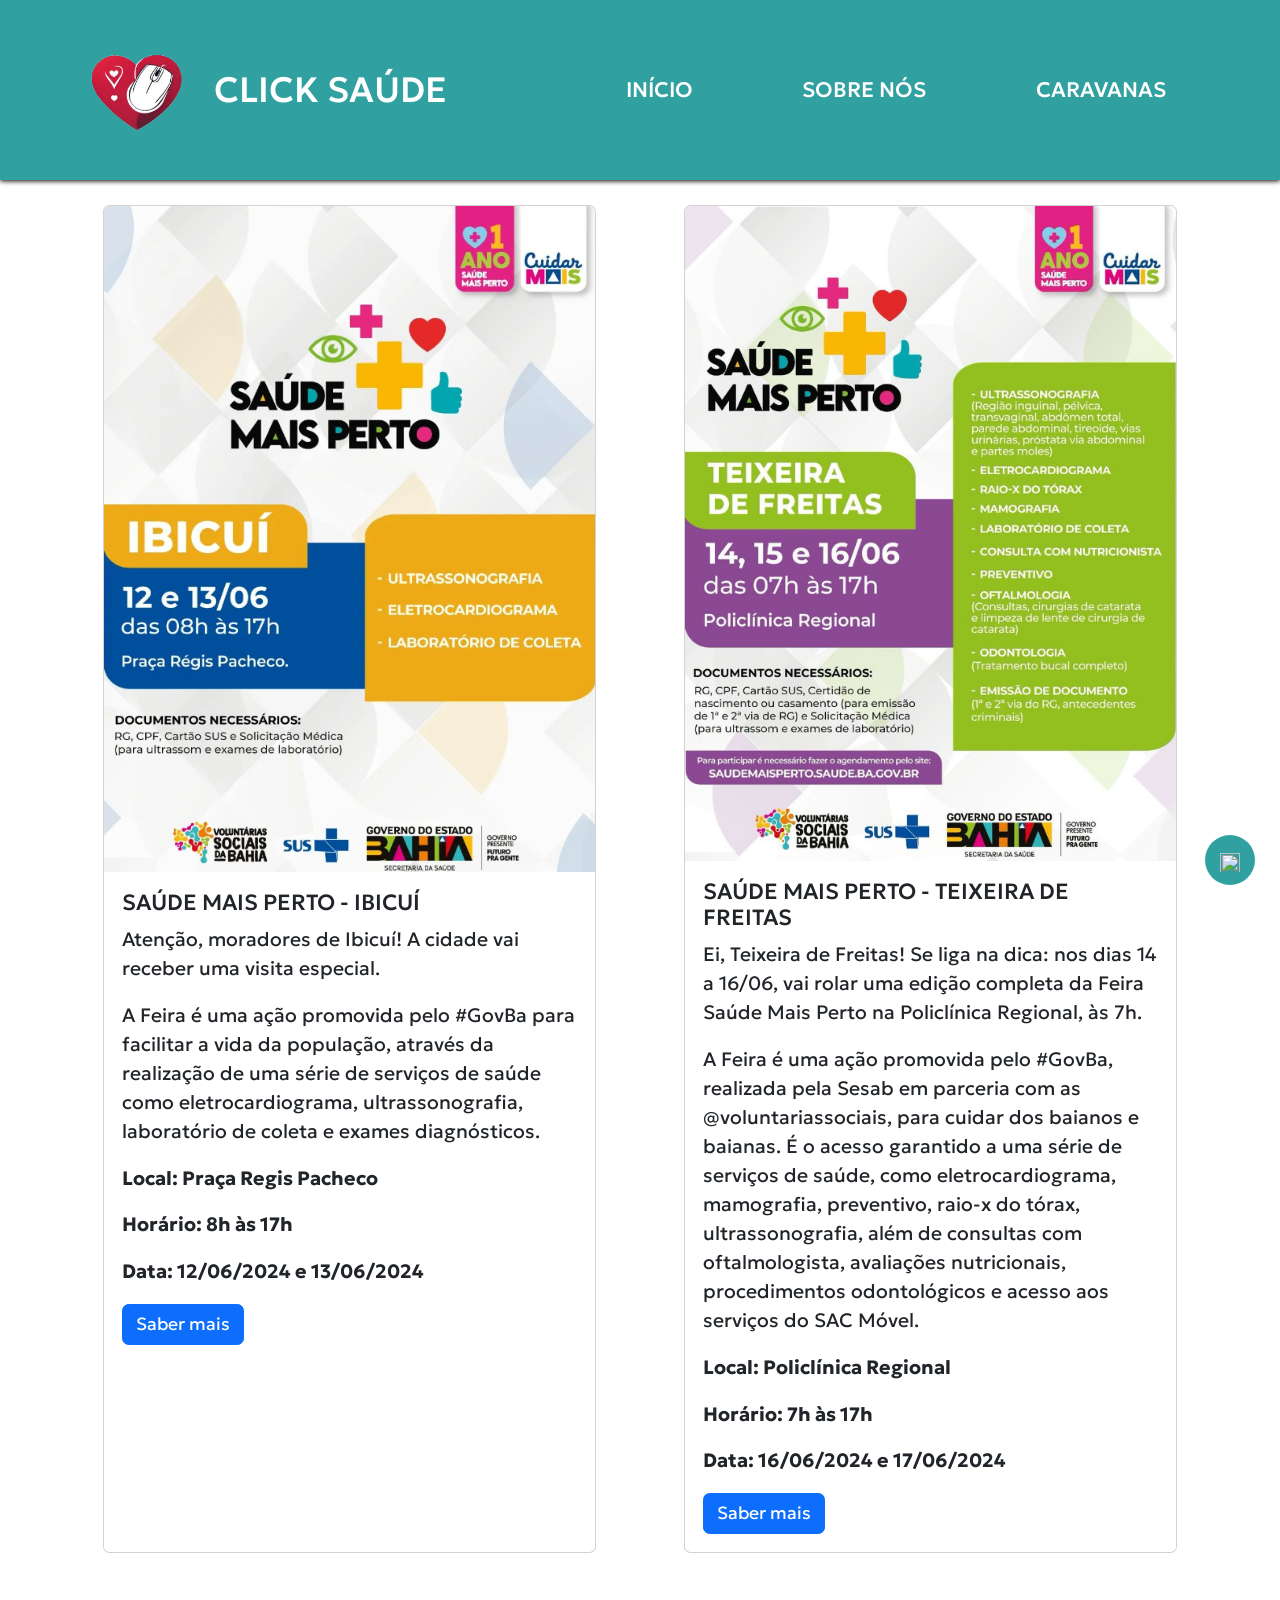
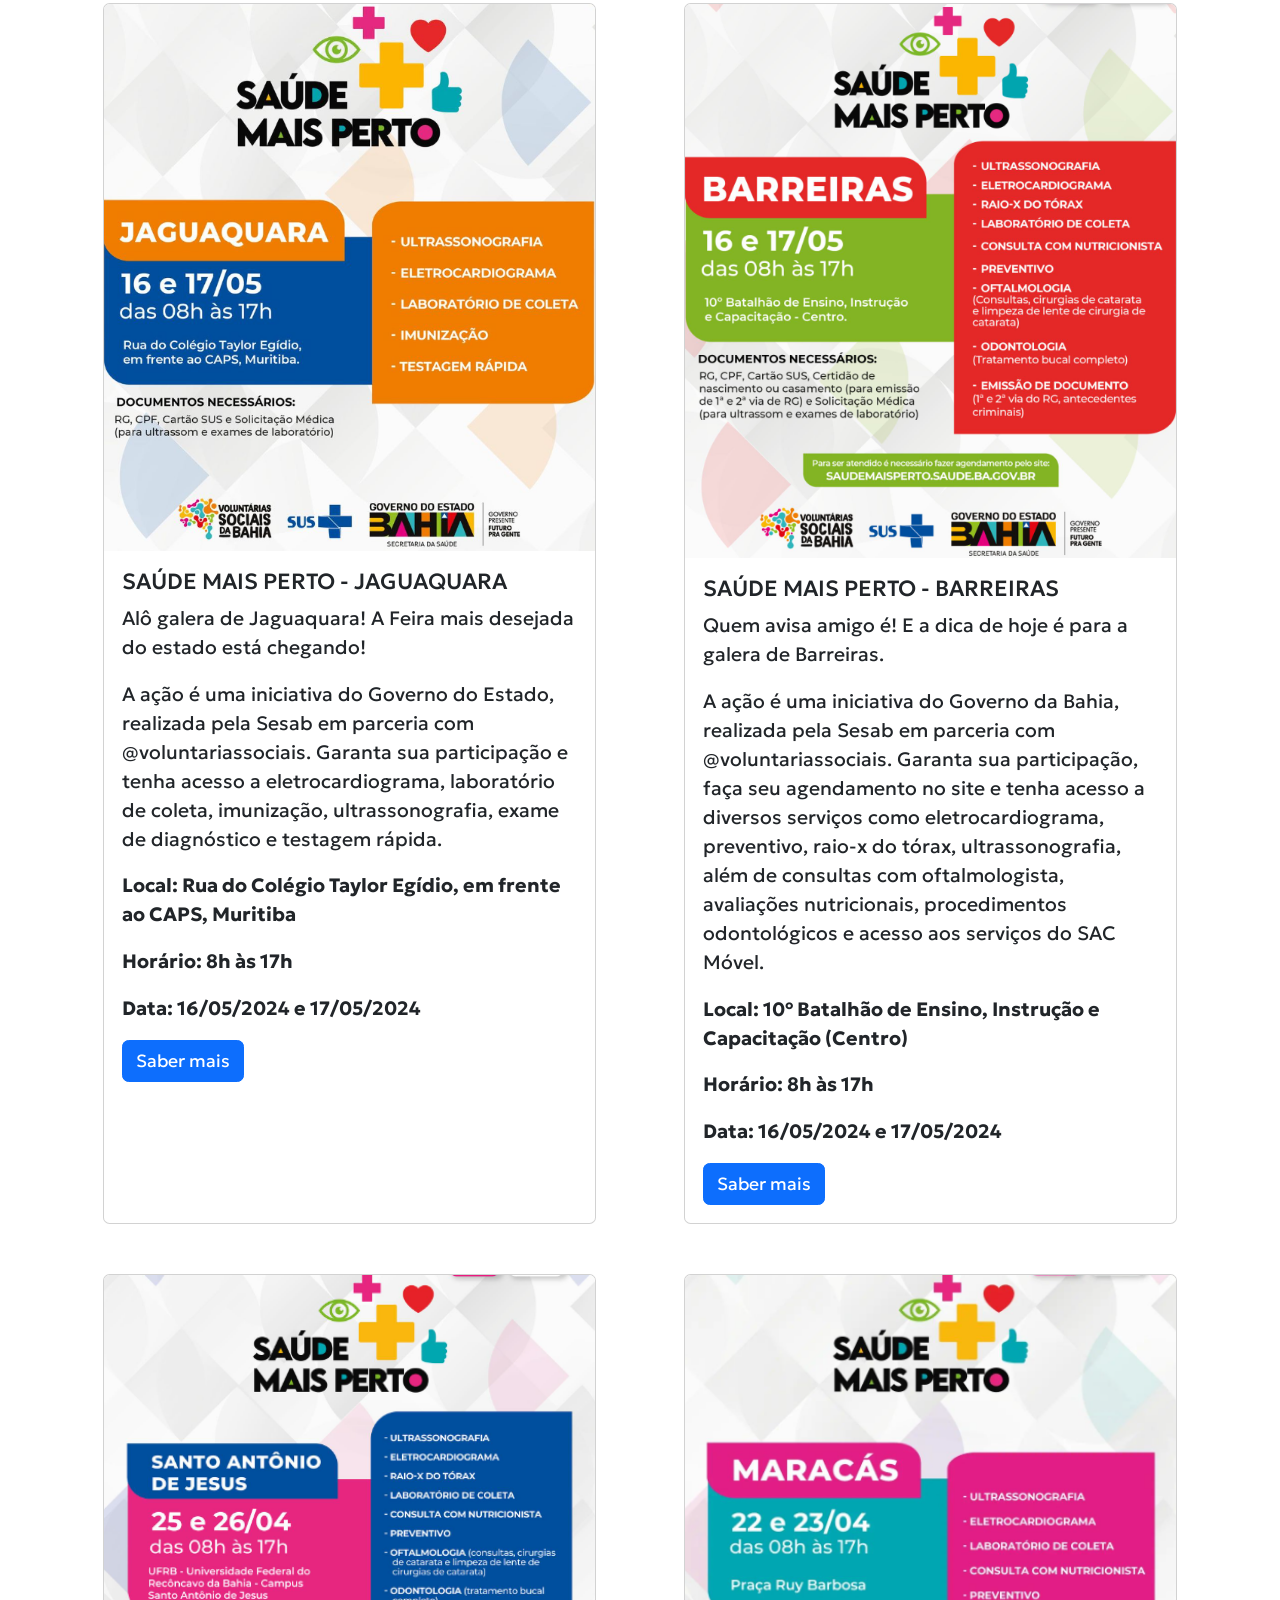
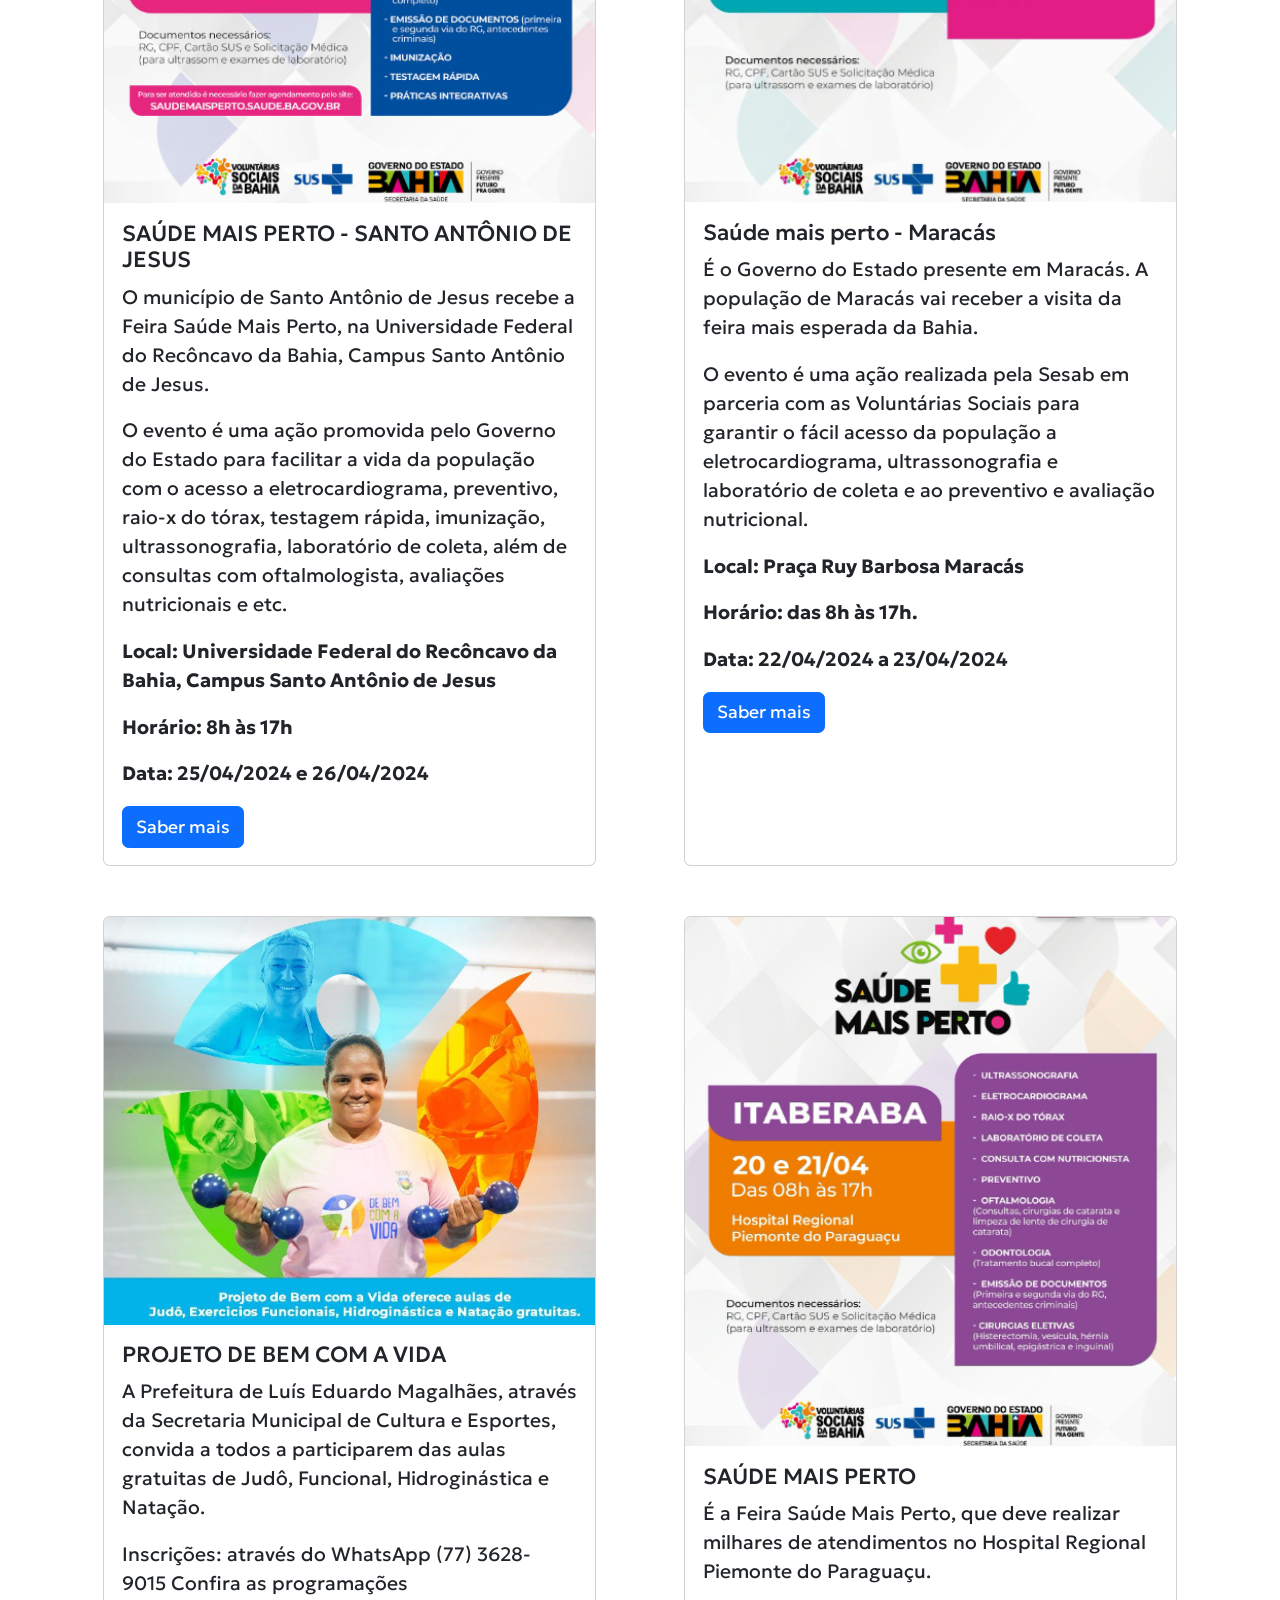
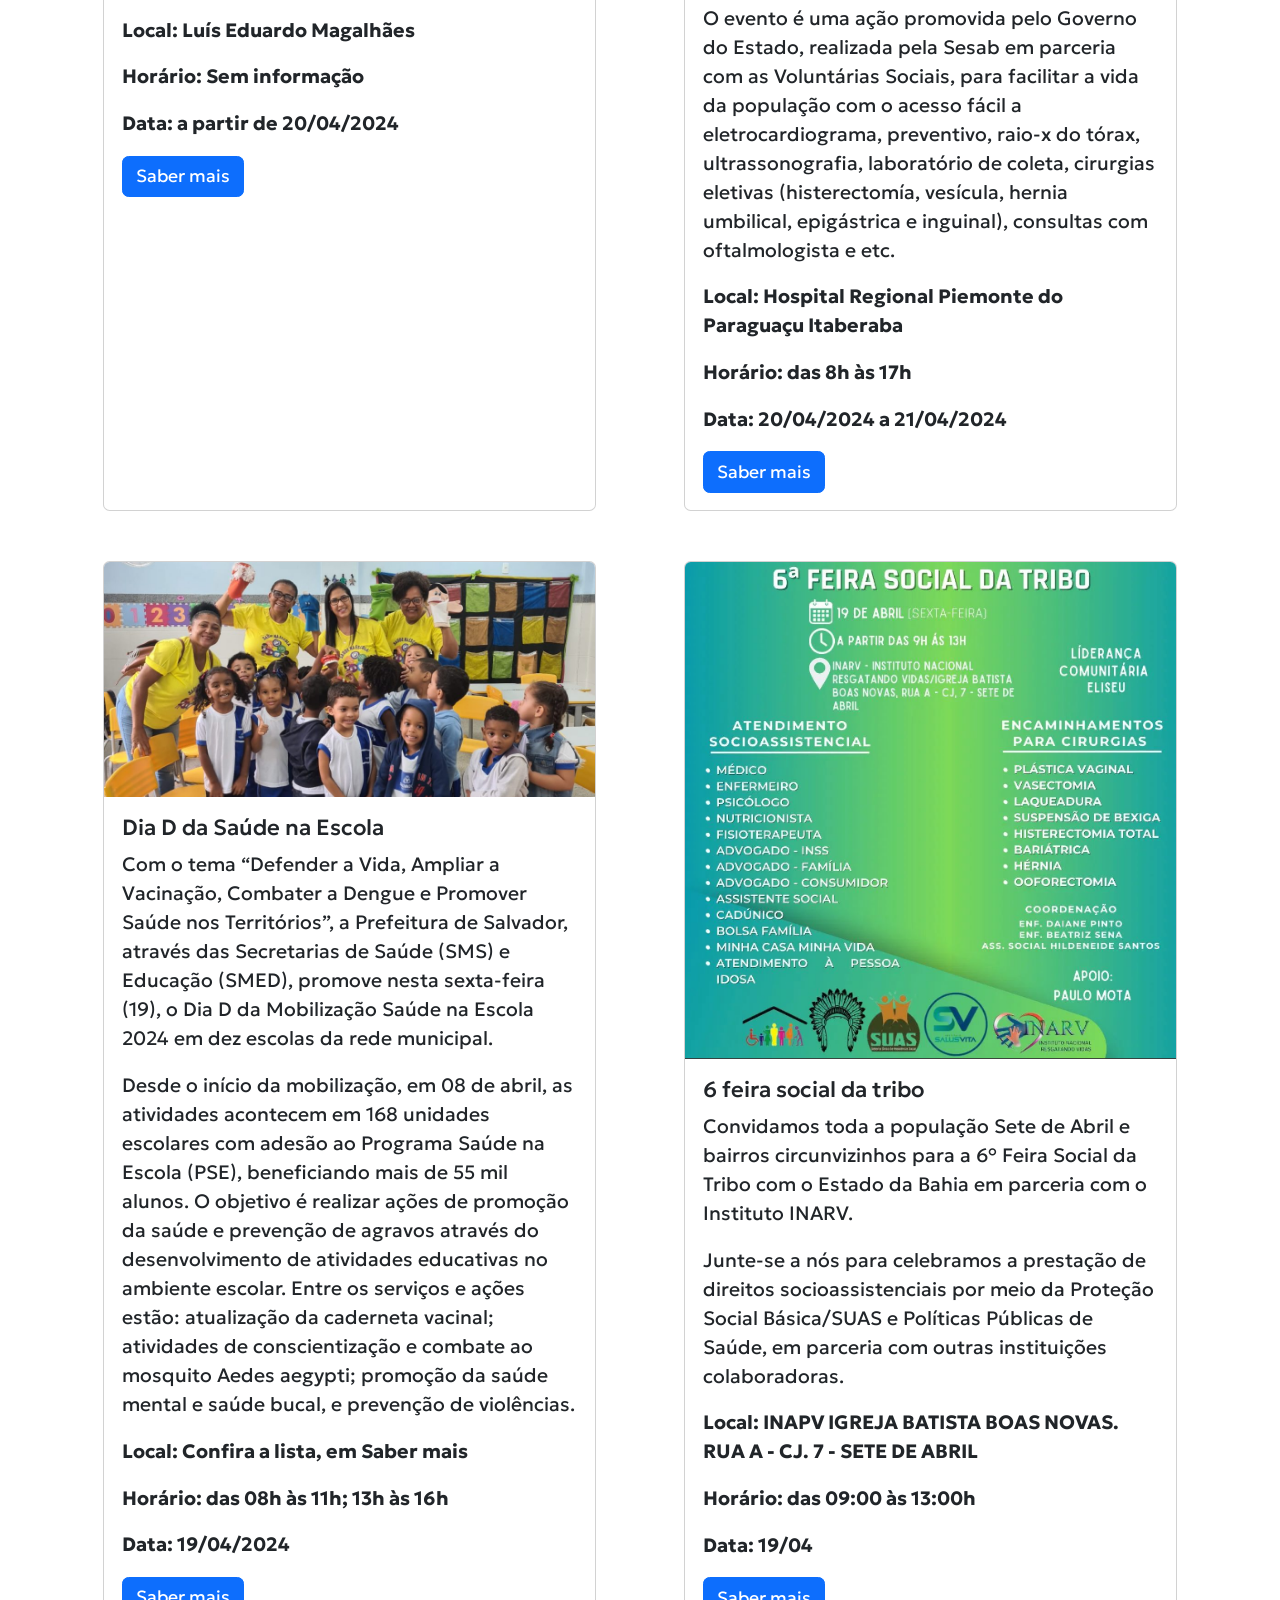
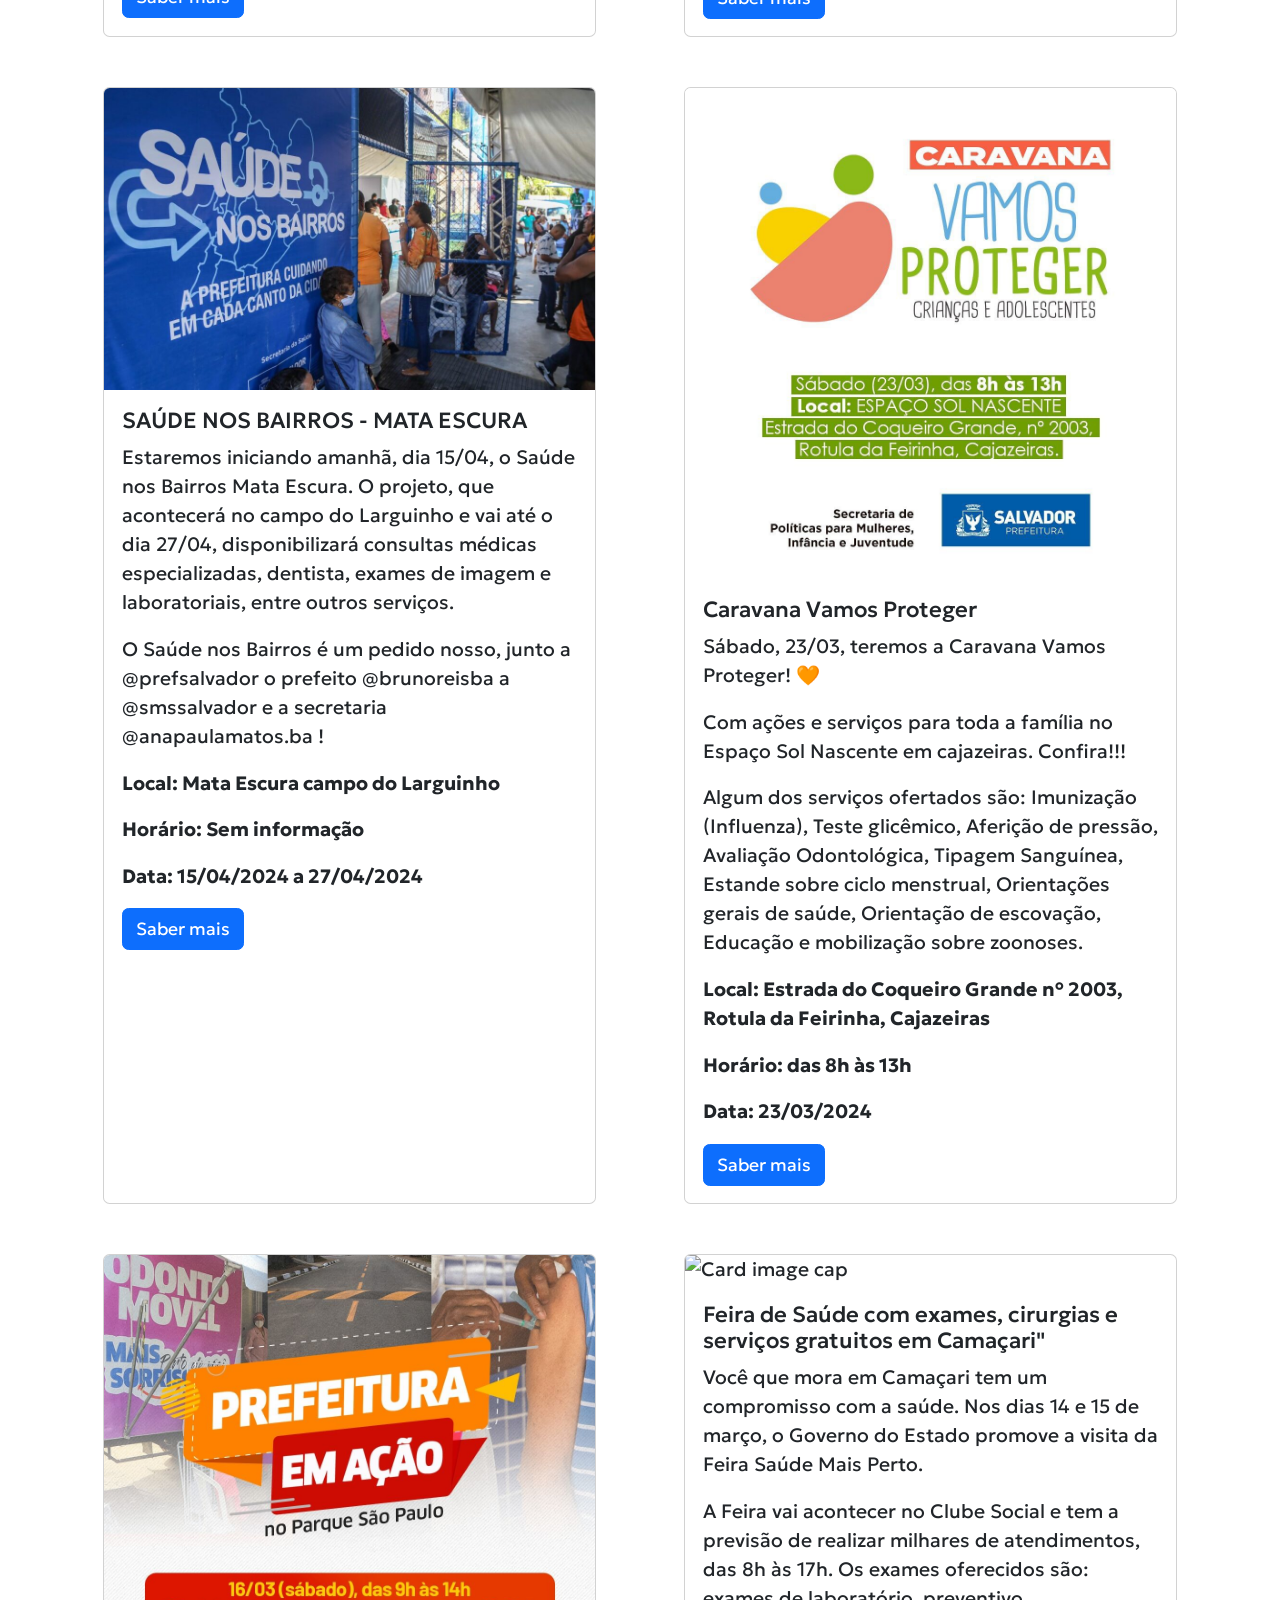
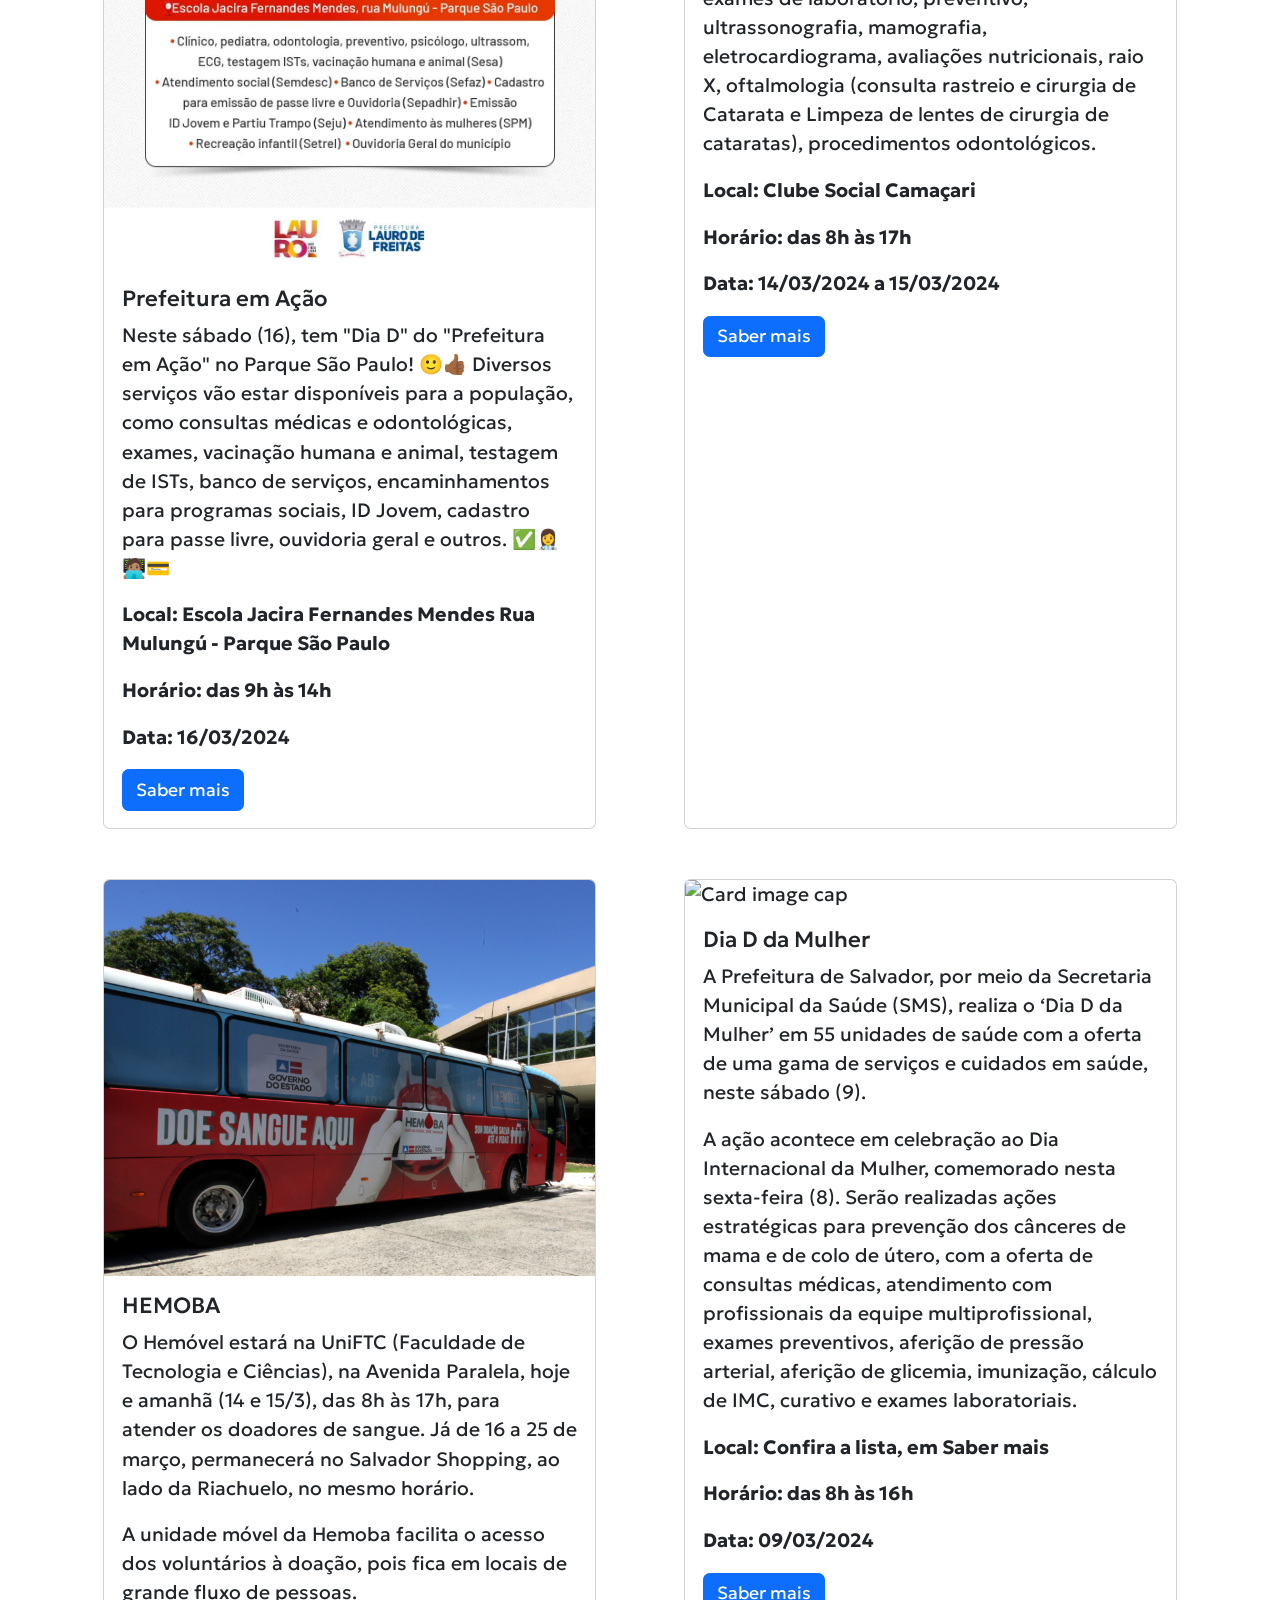
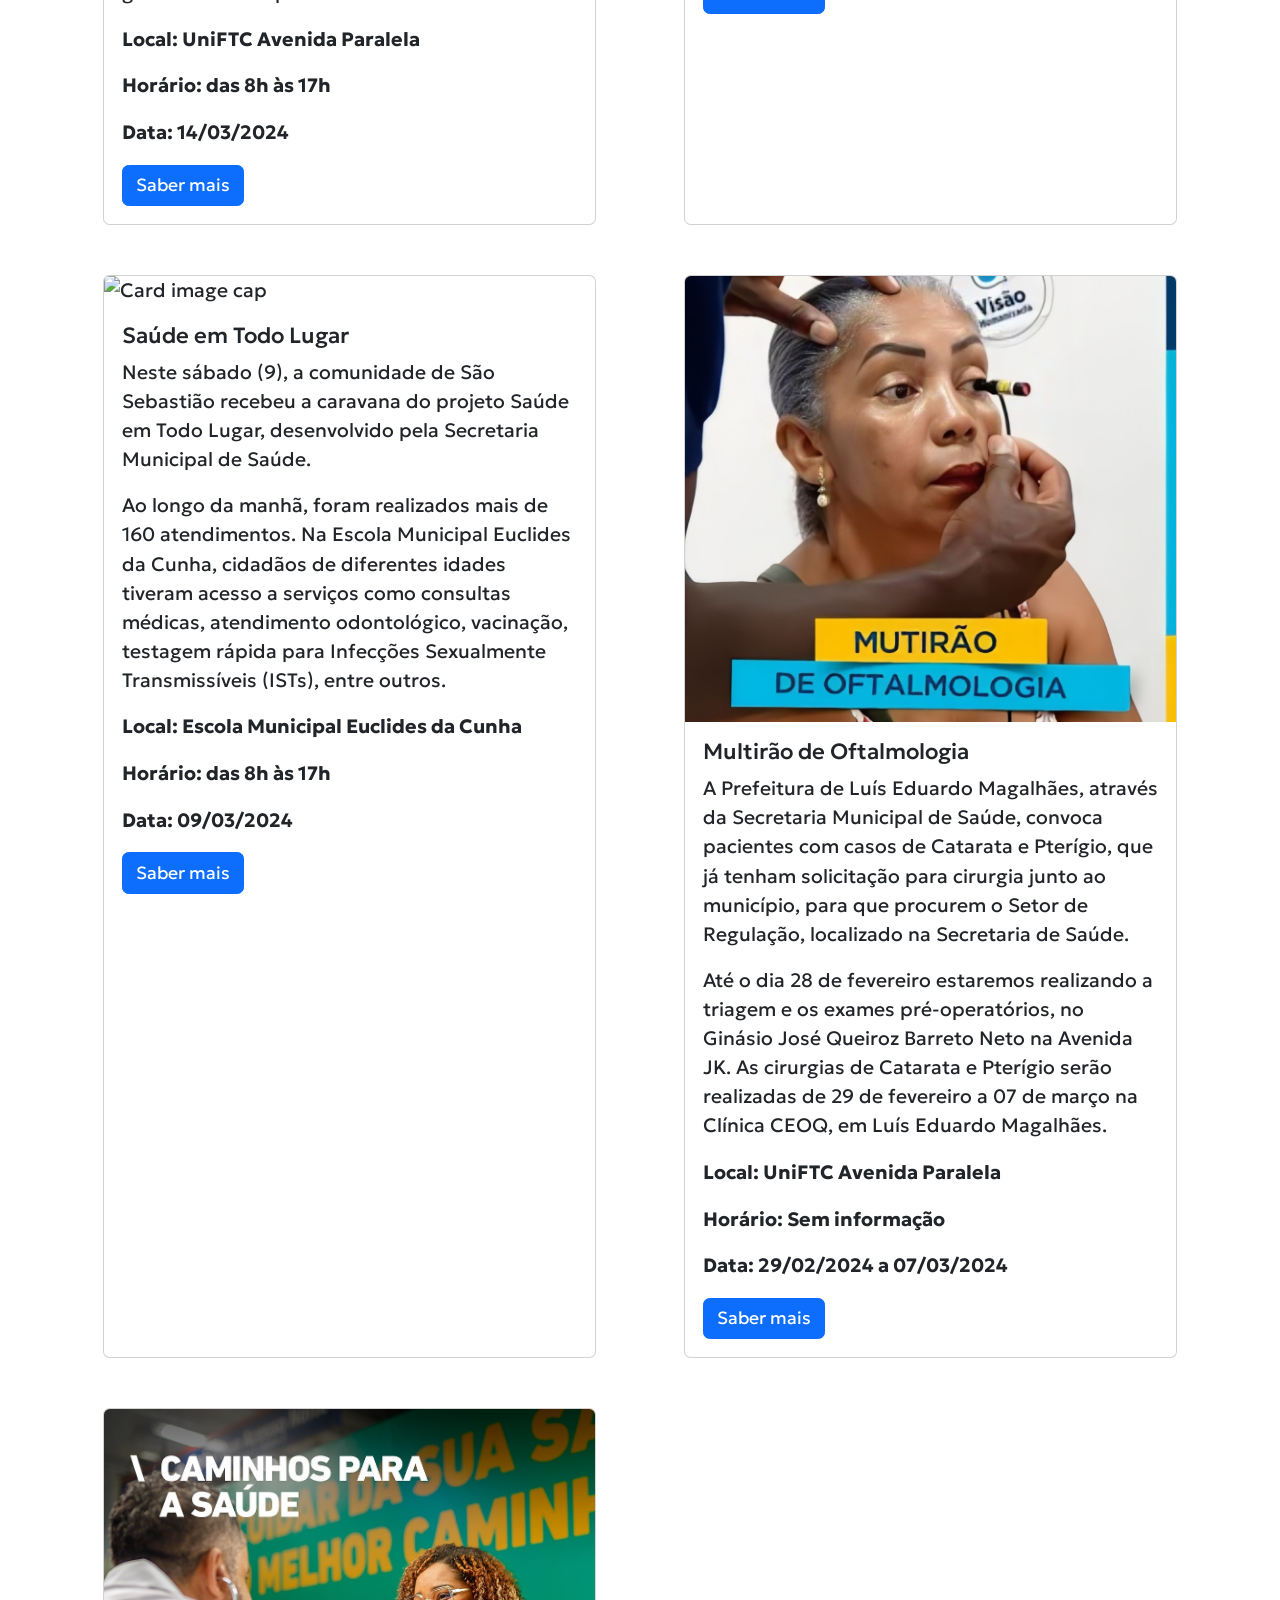
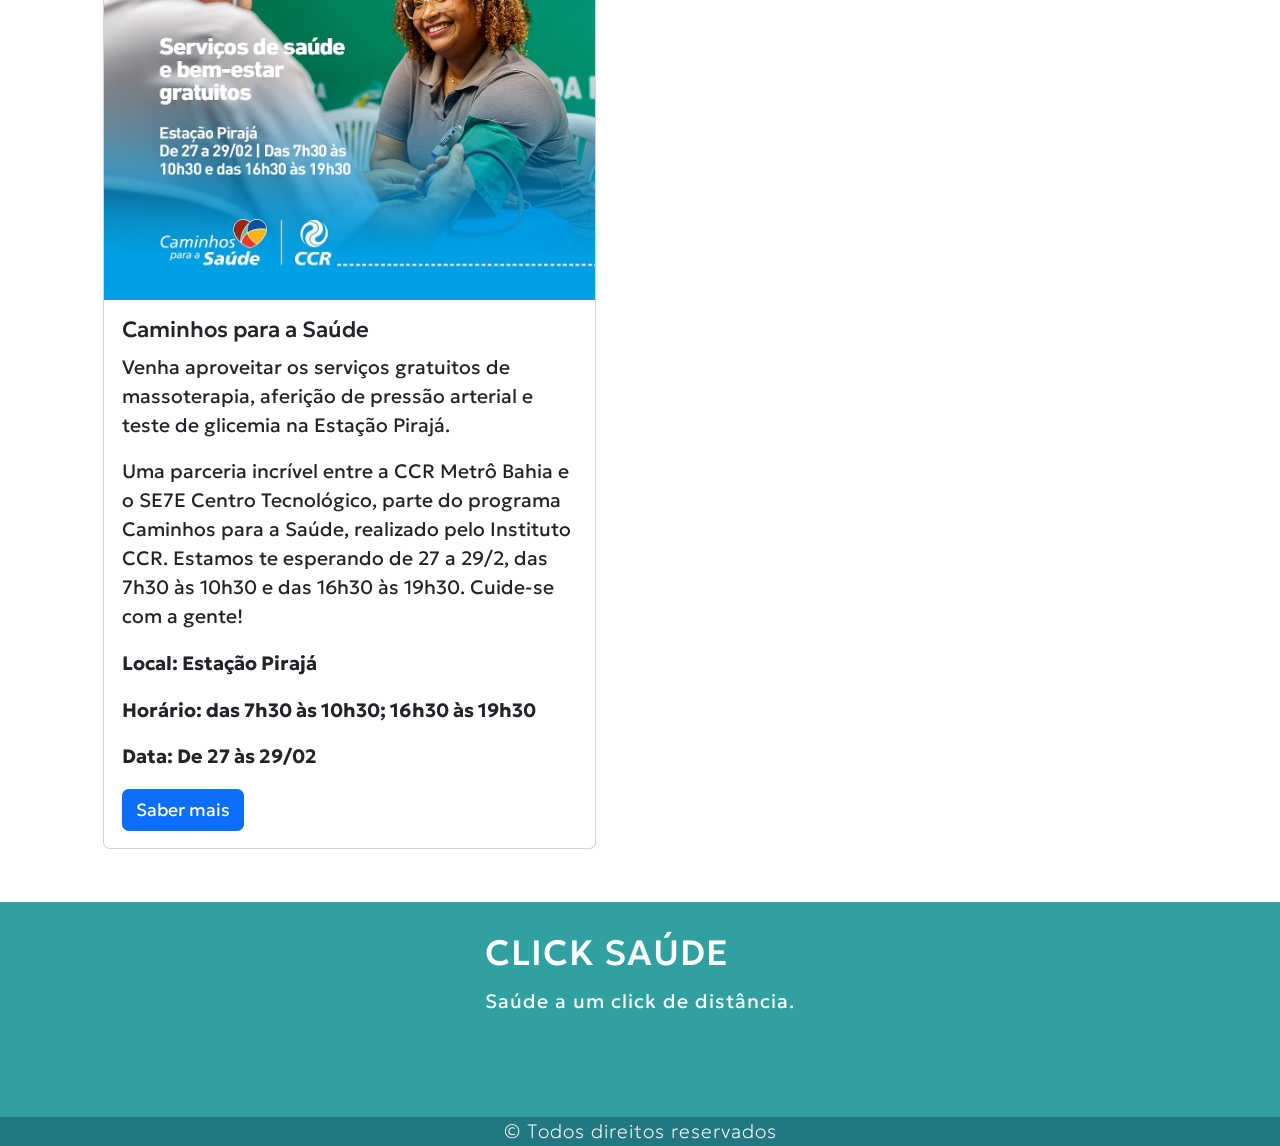
==== index.html @ d9667198 "Update index.html - Adjusted date on Teixeira de Freitas card; - Added new pack icons on footer." ====
<!DOCTYPE html>
<html lang="pt-br">
  <head>
    <meta charset="UTF-8" />
    <meta name="viewport" content="width=device-width, initial-scale=1.0" />
    <link rel="shortcut icon" href="images/favicon.ico" type="image/x-icon" />
    <script src="./index.js" defer></script>
    <title>Click Saúde</title>

    <!-- BOOTSTRAP -->
    <link
      href="https://cdn.jsdelivr.net/npm/bootstrap@5.3.3/dist/css/bootstrap.min.css"
      rel="stylesheet"
      integrity="sha384-QWTKZyjpPEjISv5WaRU9OFeRpok6YctnYmDr5pNlyT2bRjXh0JMhjY6hW+ALEwIH"
      crossorigin="anonymous"
    />
    <!-- ANIMATIONS -->
    <link rel="stylesheet" href="https://cdnjs.cloudflare.com/ajax/libs/animate.css/4.1.1/animate.min.css" />

    <!-- TAILWIND CSS -->
    <!-- <script src="https://cdn.tailwindcss.com"></script> -->

    <link
      rel="stylesheet"
      href="https://cdnjs.cloudflare.com/ajax/libs/font-awesome/6.2.0/css/all.min.css"
      integrity="sha512-xh6O/CkQoPOWDdYTDqeRdPCVd1SpvCA9XXcUnZS2FmJNp1coAFzvtCN9BmamE+4aHK8yyUHUSCcJHgXloTyT2A=="
      crossorigin="anonymous"
      referrerpolicy="no-referrer"
    />

    <link rel="stylesheet" href="style.css" />
  </head>
  <body>
    <header class="">
      <div class="logo-container">
        <img src="images/logo.png" id="logo" width="150" alt="Logo da click saúde" />
        <p class="logo-title">CLICK SAÚDE</p>
      </div>
      <!-- <div>Desenvolvimento de sistemas para Web</div> -->
      <nav>
        <ul class="nav-options">
          <li class="nav-options-button" tabindex="1">
            <a href="https://beamicalares.github.io/click-saude/#aba4" target="_blank"> INÍCIO </a>
          </li>
          <li class="nav-options-button" tabindex="2">
            <a href="https://beamicalares.github.io/click-saude/#inicio" target="_blank"> SOBRE NÓS </a>
          </li>
          <li class="nav-options-button" tabindex="3">
            <a href="#post-section"> CARAVANAS </a>
          </li>
          <!-- <li class="nav-options-button">1</li> -->
        </ul>
      </nav>
    </header>
    <div id="container">
      <div id="box">
        <div id="post-section">
          <div class="card">
            <img class="card-img-top" src="images/posts/saude-mais-perto-ibucui.png" alt="Card image cap" />
            <div class="card-body">
              <h5 class="card-title">SAÚDE MAIS PERTO - IBICUÍ</h5>
              <p class="card-text">
                Atenção, moradores de Ibicuí! A cidade vai receber uma visita especial.
              </p>
              <p>
                A Feira é uma ação promovida pelo #GovBa para facilitar a vida da população, 
                através da realização de uma série de serviços de saúde como eletrocardiograma, 
                ultrassonografia, laboratório de coleta e exames diagnósticos.
              </p>
              <p>
                <b>Local: <a 
                  class="local-links"
                  href="https://www.google.com/maps/dir//Praça+Regis+Pacheco+-+Ibicuí,+BA,+45290-000/@-14.8426752,-39.9872862,18.32z/data=!4m18!1m8!3m7!1s0x74789e4a16e6261:0xfa3d642fe5904601!2sPraça+Regis+Pacheco+-+Ibicuí,+BA,+45290-000!3b1!8m2!3d-14.8427332!4d-39.9866017!16s%2Fg%2F11sg8gr337!4m8!1m0!1m5!1m1!1s0x74789e4a16e6261:0xfa3d642fe5904601!2m2!1d-39.9866017!2d-14.8427332!3e3?entry=ttu"
                  target="_blank"
                  >Praça Regis Pacheco</a></b>
              </p>
              <p>
                <b>Horário: 8h às 17h</b>
              </p>
              <p>
                <b>Data: 12/06/2024 e 13/06/2024</b>
              </p>
              <a href="https://www.instagram.com/p/C8CJQI0OaCX/" class="btn btn-primary" target="_blank">Saber mais</a>
            </div>
          </div>
          
          <div class="card">
            <img class="card-img-top" src="images/posts/saude-mais-perto-teixeira-de-freitas.png" alt="Card image cap" />
            <div class="card-body">
              <h5 class="card-title">SAÚDE MAIS PERTO - TEIXEIRA DE FREITAS</h5>
              <p class="card-text">
                Ei, Teixeira de Freitas! Se liga na dica: nos dias 14 a 16/06, vai rolar uma edição completa da Feira Saúde Mais Perto na Policlínica Regional, às 7h.
              </p>
              <p>
                A Feira é uma ação promovida pelo #GovBa, realizada pela Sesab em parceria com as @voluntariassociais, para cuidar dos baianos e baianas. 
                É o acesso garantido a uma série de serviços de saúde, como eletrocardiograma, mamografia, preventivo, raio-x do tórax, ultrassonografia, 
                além de consultas com oftalmologista, avaliações nutricionais, procedimentos odontológicos e acesso aos serviços do SAC Móvel.
              </p>
              <p>
                <b>Local: <a 
                  href="https://www.google.com/maps/dir//Policlínica+Regional+do+Extremo+Sul+(Teixeira+de+Freitas)+-+Av.+Pres.+Getúlio+Vargas,+1733+-+São+José,+Teixeira+de+Freitas+-+BA,+45988-074/@-17.5358205,-39.7256033,19z/data=!4m17!1m7!3m6!1s0x73546ad3bff5d4b:0x19d08fd9bd49c306!2sPoliclínica+Regional+do+Extremo+Sul+(Teixeira+de+Freitas)!8m2!3d-17.5352365!4d-39.7257676!16s%2Fg%2F11d_tfnpm2!4m8!1m0!1m5!1m1!1s0x73546ad3bff5d4b:0x19d08fd9bd49c306!2m2!1d-39.7257236!2d-17.5353988!3e3?entry=ttu" 
                  class="local-links"
                  target="_blank"
                  >Policlínica Regional</a></b>
              </p>
              <p>
                <b>Horário: 7h às 17h</b>
              </p>
              <p>
                <b>Data: 16/06/2024 e 17/06/2024</b>
              </p>
              <a href="https://www.instagram.com/p/C77ZxQ_v9ya/" class="btn btn-primary" target="_blank">Saber mais</a>
            </div>
          </div>

          <div class="card">
            <img class="card-img-top" src="images/posts/saude-mais-perto-jaguaquara.png" alt="Card image cap" />
            <div class="card-body">
              <h5 class="card-title">SAÚDE MAIS PERTO - JAGUAQUARA</h5>
              <p class="card-text">
                Alô galera de Jaguaquara! A Feira mais desejada do estado está chegando!
              </p>
              <p>
                A ação é uma iniciativa do Governo do Estado, realizada pela Sesab em parceria com @voluntariassociais. Garanta sua participação e tenha acesso a eletrocardiograma, laboratório de coleta, imunização, ultrassonografia, exame de diagnóstico e testagem rápida.
              </p>
              <p>
                <b>Local: Rua do Colégio Taylor Egídio, em frente ao CAPS, Muritiba</b>
              </p>
              <p>
                <b>Horário: 8h às 17h</b>
              </p>
              <p>
                <b>Data: 16/05/2024 e 17/05/2024</b>
              </p>
              <a href="https://www.instagram.com/p/C69G8KdhngT/" class="btn btn-primary" target="_blank">Saber mais</a>
            </div>
          </div>

          <div class="card">
            <img class="card-img-top" src="images/posts/saude-mais-perto-barreiras.png" alt="Card image cap" />
            <div class="card-body">
              <h5 class="card-title">SAÚDE MAIS PERTO - BARREIRAS</h5>
              <p class="card-text">
                Quem avisa amigo é! E a dica de hoje é para a galera de Barreiras.
              </p>
              <p>
                A ação é uma iniciativa do Governo da Bahia, realizada pela Sesab em parceria com @voluntariassociais. Garanta sua participação,
                 faça seu agendamento no site e tenha acesso a diversos serviços como eletrocardiograma, preventivo, raio-x do tórax, ultrassonografia,
                  além de consultas com oftalmologista, avaliações nutricionais, procedimentos odontológicos e acesso aos serviços do SAC Móvel.
              </p>
              <p>
                <b>Local: 10º Batalhão de Ensino, Instrução e Capacitação (Centro)</b>
              </p>
              <p>
                <b>Horário: 8h às 17h</b>
              </p>
              <p>
                <b>Data: 16/05/2024 e 17/05/2024</b>
              </p>
              <a href="https://www.instagram.com/p/C664aNTqacf/" class="btn btn-primary" target="_blank">Saber mais</a>
            </div>
          </div>

          <div class="card">
            <img class="card-img-top" src="images/posts/saude-mais-perto-santo-antonio.png" alt="Card image cap" />
            <div class="card-body">
              <h5 class="card-title">SAÚDE MAIS PERTO - SANTO ANTÔNIO DE JESUS</h5>
              <p class="card-text">
                O município de Santo Antônio de Jesus recebe a Feira Saúde Mais Perto, na Universidade Federal do Recôncavo da Bahia, Campus Santo
                Antônio de Jesus.
              </p>
              <p>
                O evento é uma ação promovida pelo Governo do Estado para facilitar a vida da população com o acesso a eletrocardiograma, preventivo,
                raio-x do tórax, testagem rápida, imunização, ultrassonografia, laboratório de coleta, além de consultas com oftalmologista,
                avaliações nutricionais e etc.
              </p>
              <p>
                <b>Local: Universidade Federal do Recôncavo da Bahia, Campus Santo Antônio de Jesus</b>
              </p>
              <p>
                <b>Horário: 8h às 17h</b>
              </p>
              <p>
                <b>Data: 25/04/2024 e 26/04/2024</b>
              </p>
              <a href="https://www.instagram.com/p/C5_nRCVu8m1/" class="btn btn-primary" target="_blank">Saber mais</a>
            </div>
          </div>

          
          <div class="card">
            <img class="card-img-top" src="images/posts/saude-mais-perto-maracas.png" alt="Card image cap" />
            <div class="card-body">
              <h5 class="card-title">Saúde mais perto - Maracás</h5>
              <p class="card-text">
                É o Governo do Estado presente em Maracás. A população de Maracás vai receber a visita da feira mais esperada da Bahia.
              </p>
              <p>
                O evento é uma ação realizada pela Sesab em parceria com as Voluntárias Sociais para garantir o fácil acesso da população a
                eletrocardiograma, ultrassonografia e laboratório de coleta e ao preventivo e avaliação nutricional.
              </p>
              <p>
                <b>Local: Praça Ruy Barbosa Maracás</b>
              </p>
              <p>
                <b>Horário: das 8h às 17h.</b>
              </p>
              <p>
                <b>Data: 22/04/2024 a 23/04/2024</b>
              </p>
              <a href="https://www.instagram.com/p/C56QAoeu_Ie/" class="btn btn-primary" target="_blank">Saber mais</a>
            </div>
          </div>
       
            <div class="card">
            <img class="card-img-top" src="images/posts/projeto-de-bem.png" alt="Card image cap" />
            <div class="card-body">
              <h5 class="card-title">PROJETO DE BEM COM A VIDA</h5>
              <p class="card-text">
                A Prefeitura de Luís Eduardo Magalhães, através da Secretaria Municipal de Cultura e Esportes, convida a todos a participarem das
                aulas gratuitas de Judô, Funcional, Hidroginástica e Natação.
              </p>
              <p>Inscrições: através do WhatsApp (77) 3628- 9015 Confira as programações </p>
              <p>
                <b>Local: Luís Eduardo Magalhães</b>
              </p>
              <p>
                <b>Horário: Sem informação</b>
              </p>
              <p>
                <b>Data: a partir de 20/04/2024</b>
              </p>
              <a href="https://www.instagram.com/p/C58176KNqXq/" class="btn btn-primary" target="_blank">Saber mais</a>
            </div>
          </div>

          <div class="card">
            <img class="card-img-top" src="images/posts/saude-mais-perto.png" alt="Card image cap" />
            <div class="card-body">
              <h5 class="card-title">SAÚDE MAIS PERTO</h5>
              <p class="card-text">
                É a Feira Saúde Mais Perto, que deve realizar milhares de atendimentos no Hospital Regional Piemonte do Paraguaçu.
              </p>
              <p>
                O evento é uma ação promovida pelo Governo do Estado, realizada pela Sesab em parceria com as Voluntárias Sociais, para facilitar a
                vida da população com o acesso fácil a eletrocardiograma, preventivo, raio-x do tórax, ultrassonografia, laboratório de coleta,
                cirurgias eletivas (histerectomía, vesícula, hernia umbilical, epigástrica e inguinal), consultas com oftalmologista e etc.
              </p>
              <p>
                <b>Local: Hospital Regional Piemonte do Paraguaçu Itaberaba</b>
              </p>
              <p>
                <b>Horário: das 8h às 17h </b>
              </p>
              <p>
                <b>Data: 20/04/2024 a 21/04/2024</b>
              </p>
              <a href="https://www.instagram.com/p/C51KWeogonf/" class="btn btn-primary" target="_blank">Saber mais</a>
            </div>
          </div>

           <div class="card">
            <img class="card-img-top" src="images/posts/dia-d-escola.jpeg" alt="Card image cap" />
            <div class="card-body">
              <h5 class="card-title">Dia D da Saúde na Escola</h5>
              <p class="card-text">
                Com o tema “Defender a Vida, Ampliar a Vacinação, Combater a Dengue e Promover Saúde nos Territórios”, a Prefeitura de Salvador,
                através das Secretarias de Saúde (SMS) e Educação (SMED), promove nesta sexta-feira (19), o Dia D da Mobilização Saúde na Escola 2024
                em dez escolas da rede municipal.
              </p>
              <p>
                Desde o início da mobilização, em 08 de abril, as atividades acontecem em 168 unidades escolares com adesão ao Programa Saúde na
                Escola (PSE), beneficiando mais de 55 mil alunos. O objetivo é realizar ações de promoção da saúde e prevenção de agravos através do
                desenvolvimento de atividades educativas no ambiente escolar. Entre os serviços e ações estão: atualização da caderneta vacinal;
                atividades de conscientização e combate ao mosquito Aedes aegypti; promoção da saúde mental e saúde bucal, e prevenção de violências.
              </p>
              <p>
                <b>Local: Confira a lista, em Saber mais</b>
              </p>
              <p>
                <b>Horário: das 08h às 11h; 13h às 16h</b>
              </p>
              <p>
                <b>Data: 19/04/2024</b>
              </p>
              <a
                href="http://www.saude.salvador.ba.gov.br/prefeitura-de-salvador-promove-dia-d-da-saude-na-escola-nesta-sexta-feira-19-confira-programacao/"
                class="btn btn-primary"
                target="_blank"
                >Saber mais</a
              >
            </div>
          </div>

            <div class="card">
            <img class="card-img-top" src="images/posts/6-feira-social-tribo.png" alt="Card image cap" />
            <div class="card-body">
              <h5 class="card-title">6 feira social da tribo</h5>
              <p class="card-text">
                Convidamos toda a população Sete de Abril e bairros circunvizinhos para a 6° Feira Social da Tribo com o Estado da Bahia em parceria
                com o Instituto INARV.
              </p>
              <p>
                Junte-se a nós para celebramos a prestação de direitos socioassistenciais por meio da Proteção Social Básica/SUAS e Políticas Públicas
                de Saúde, em parceria com outras instituições colaboradoras.
              </p>
              <p>
                <b>Local: INAPV IGREJA BATISTA BOAS NOVAS. RUA A - CJ. 7 - SETE DE ABRIL</b>
              </p>
              <p>
                <b>Horário: das 09:00 às 13:00h</b>
              </p>
              <p>
                <b>Data: 19/04</b>
              </p>
              <a href="https://www.instagram.com/p/C5i6bUKuUdg/" class="btn btn-primary" target="_blank">Saber mais</a>
            </div>
          </div>
    
         <div class="card">
            <img class="card-img-top" src="images/posts/saude-nos-bairros.jpeg" alt="Card image cap" />
            <div class="card-body">
              <h5 class="card-title">SAÚDE NOS BAIRROS - MATA ESCURA</h5>
              <p class="card-text">
                Estaremos iniciando amanhã, dia 15/04, o Saúde nos Bairros Mata Escura. O projeto, que acontecerá no campo do Larguinho e vai até o
                dia 27/04, disponibilizará consultas médicas especializadas, dentista, exames de imagem e laboratoriais, entre outros serviços.
              </p>
              <p>
                O Saúde nos Bairros é um pedido nosso, junto a @prefsalvador o prefeito @brunoreisba a @smssalvador e a secretaria @anapaulamatos.ba !
              </p>
              <p>
                <b>Local: Mata Escura campo do Larguinho</b>
              </p>
              <p>
                <b>Horário: Sem informação</b>
              </p>
              <p>
                <b>Data: 15/04/2024 a 27/04/2024</b>
              </p>
              <a href="https://www.instagram.com/reel/C5v3Rq1AEQJ/" class="btn btn-primary" target="_blank">Saber mais</a>
            </div>
          </div>

          <!-- Caravana Vamos Proteger: 23/03/2024 -->
          <div class="card">
            <img class="card-img-top" src="images/posts/vamos-proteger.jpeg" alt="Card image cap" />
            <div class="card-body">
              <h5 class="card-title">Caravana Vamos Proteger</h5>
              <p class="card-text">Sábado, 23/03, teremos a Caravana Vamos Proteger! 🧡</p>
              <p>Com ações e serviços para toda a família no Espaço Sol Nascente em cajazeiras. Confira!!!</p>
              <p>
                Algum dos serviços ofertados são: Imunização (Influenza), Teste glicêmico, Aferição de pressão, Avaliação Odontológica, Tipagem
                Sanguínea, Estande sobre ciclo menstrual, Orientações gerais de saúde, Orientação de escovação, Educação e mobilização sobre zoonoses.
              </p>

              <p>
                <b>Local: Estrada do Coqueiro Grande n° 2003, Rotula da Feirinha, Cajazeiras</b>
              </p>
              <p>
                <b>Horário: das 8h às 13h</b>
              </p>
              <p>
                <b>Data: 23/03/2024</b>
              </p>
              <a href="https://www.instagram.com/p/C4vwredp9qp/" class="btn btn-primary" target="_blank">Saber mais</a>
            </div>
          </div>

          
          <!-- Prefeitura em Ação: 16/03/2024 -->
          <div class="card">
            <img class="card-img-top" src="images/posts/prefeitura-em-acao.jpeg" alt="Card image cap" />
            <div class="card-body">
              <h5 class="card-title">Prefeitura em Ação</h5>
              <p class="card-text">
                Neste sábado (16), tem "Dia D" do "Prefeitura em Ação" no Parque São Paulo! 🙂👍🏾 Diversos serviços vão estar disponíveis para a
                população, como consultas médicas e odontológicas, exames, vacinação humana e animal, testagem de ISTs, banco de serviços,
                encaminhamentos para programas sociais, ID Jovem, cadastro para passe livre, ouvidoria geral e outros. ✅👩‍⚕️🧑🏽‍💻💳
              </p>
              <p>
                <b>Local: Escola Jacira Fernandes Mendes Rua Mulungú - Parque São Paulo</b>
              </p>
              <p>
                <b>Horário: das 9h às 14h</b>
              </p>
              <p>
                <b>Data: 16/03/2024</b>
              </p>
              <a href="https://www.instagram.com/p/C4iRJ_fMQtt/?igsh=MTMxcGsxNGJqbmh5ZQ%3D%3D" class="btn btn-primary" target="_blank">Saber mais</a>
            </div>
          </div>
          
          <!-- Feira de Saúde em Camaçari: 14/03/2024 a 15/03/2024 -->
          <div class="card">
            <img
              class="card-img-top"
              src="https://jornalcamacari.com.br/wp-content/uploads/2024/03/IMG_20240311_194954.jpg.webp"
              alt="Card image cap"
            />
            <div class="card-body">
              <h5 class="card-title">Feira de Saúde com exames, cirurgias e serviços gratuitos em Camaçari"</h5>
              <p class="card-text">
                Você que mora em Camaçari tem um compromisso com a saúde. Nos dias 14 e 15 de março, o Governo do Estado promove a visita da Feira
                Saúde Mais Perto.
              </p>
              <p>
                A Feira vai acontecer no Clube Social e tem a previsão de realizar milhares de atendimentos, das 8h às 17h. Os exames oferecidos são:
                exames de laboratório, preventivo, ultrassonografia, mamografia, eletrocardiograma, avaliações nutricionais, raio X, oftalmologia
                (consulta rastreio e cirurgia de Catarata e Limpeza de lentes de cirurgia de cataratas), procedimentos odontológicos.
              </p>
              <p>
                <b>Local: Clube Social Camaçari</b>
              </p>
              <p>
                <b>Horário: das 8h às 17h</b>
              </p>
              <p>
                <b>Data: 14/03/2024 a 15/03/2024</b>
              </p>
              <a
                href="https://jornalcamacari.com.br/estado-promove-feira-de-saude-com-exames-cirurgias-e-servicos-gratuitos-em-camacari/"
                class="btn btn-primary"
                target="_blank"
                >Saber mais</a
              >
            </div>
          </div>

          <!-- HEMOBA: 14/03/2024 -->
          <div class="card">
            <img class="card-img-top" src="images/posts/hemoba.png" alt="Card image cap" />
            <div class="card-body">
              <h5 class="card-title">HEMOBA</h5>
              <p class="card-text">
                O Hemóvel estará na UniFTC (Faculdade de Tecnologia e Ciências), na Avenida Paralela, hoje e amanhã (14 e 15/3), das 8h às 17h, para
                atender os doadores de sangue. Já de 16 a 25 de março, permanecerá no Salvador Shopping, ao lado da Riachuelo, no mesmo horário.
              </p>
              <p>A unidade móvel da Hemoba facilita o acesso dos voluntários à doação, pois fica em locais de grande fluxo de pessoas.</p>
              <p>
                <b>Local: UniFTC Avenida Paralela</b>
              </p>
              <p>
                <b>Horário: das 8h às 17h</b>
              </p>
              <p>
                <b>Data: 14/03/2024</b>
              </p>
              <a
                href="http://www.hemoba.ba.gov.br/noticia/view/1212/hemovel-atendera-doadores-de-sangue-na-uniftc-e-salvador-shopping"
                class="btn btn-primary"
                target="_blank"
                >Saber mais</a
              >
            </div>
          </div>

              <!-- Dia D da Mulher: 09/03/2024 -->
          <div class="card">
            <img
              class="card-img-top"
              src="https://bahiaeconomica.com.br/wp/wp-content/uploads/2024/03/08-03-24_Prefeitura-DiaD-Mulher-Foto-Paulo-Almeida-Divulgacao-SMS-2.jpeg"
              alt="Card image cap"
            />
            <div class="card-body">
              <h5 class="card-title">Dia D da Mulher</h5>
              <p class="card-text">
                A Prefeitura de Salvador, por meio da Secretaria Municipal da Saúde (SMS), realiza o ‘Dia D da Mulher’ em 55 unidades de saúde com a
                oferta de uma gama de serviços e cuidados em saúde, neste sábado (9).
              </p>
              <p>
                A ação acontece em celebração ao Dia Internacional da Mulher, comemorado nesta sexta-feira (8). Serão realizadas ações estratégicas
                para prevenção dos cânceres de mama e de colo de útero, com a oferta de consultas médicas, atendimento com profissionais da equipe
                multiprofissional, exames preventivos, aferição de pressão arterial, aferição de glicemia, imunização, cálculo de IMC, curativo e
                exames laboratoriais.
              </p>
              <p>
                <b>Local: Confira a lista, em Saber mais</b>
              </p>
              <p>
                <b>Horário: das 8h às 16h</b>
              </p>
              <p>
                <b>Data: 09/03/2024</b>
              </p>
              <a
                href="https://bahiaeconomica.com.br/wp/2024/03/08/prefeitura-promove-dia-d-da-mulher-em-55-unidades-de-saude-neste-sabado-9/"
                class="btn btn-primary"
                target="_blank"
                >Saber mais</a
              >
            </div>
          </div>
          
              <!-- Saúde em Todo Lugar: 09/03/2024 -->
          <div class="card">
            <img
              class="card-img-top"
              src="https://www.pmvc.ba.gov.br/wp-content/uploads/Sa%C3%BAde-em-todo-lugar-S%C3%A3o-Sebasti%C3%A3o-09-03-2024-4-1020x680.jpg"
              alt="Card image cap"
            />
            <div class="card-body">
              <h5 class="card-title">Saúde em Todo Lugar</h5>
              <p class="card-text">
                Neste sábado (9), a comunidade de São Sebastião recebeu a caravana do projeto Saúde em Todo Lugar, desenvolvido pela Secretaria
                Municipal de Saúde.
              </p>
              <p>
                Ao longo da manhã, foram realizados mais de 160 atendimentos. Na Escola Municipal Euclides da Cunha, cidadãos de diferentes idades
                tiveram acesso a serviços como consultas médicas, atendimento odontológico, vacinação, testagem rápida para Infecções Sexualmente
                Transmissíveis (ISTs), entre outros.
              </p>
              <p>
                <b>Local: Escola Municipal Euclides da Cunha</b>
              </p>
              <p>
                <b>Horário: das 8h às 17h</b>
              </p>
              <p>
                <b>Data: 09/03/2024</b>
              </p>
              <a
                href="https://www.pmvc.ba.gov.br/distrito-de-sao-sebastiao-recebe-acao-do-saude-em-todo-lugar/"
                class="btn btn-primary"
                target="_blank"
                >Saber mais</a
              >
            </div>
          </div>

            <!-- Multirão de Oftalmologia: 29/02/2024 a 07/03/2024 -->
          <div class="card">
            <img class="card-img-top" src="images/posts/multirao-de-oftamologia.jpeg" alt="Card image cap" />
            <div class="card-body">
              <h5 class="card-title">Multirão de Oftalmologia</h5>
              <p class="card-text">
                A Prefeitura de Luís Eduardo Magalhães, através da Secretaria Municipal de Saúde, convoca pacientes com casos de Catarata e Pterígio,
                que já tenham solicitação para cirurgia junto ao município, para que procurem o Setor de Regulação, localizado na Secretaria de Saúde.
              </p>
              <p>
                Até o dia 28 de fevereiro estaremos realizando a triagem e os exames pré-operatórios, no Ginásio José Queiroz Barreto Neto na Avenida
                JK. As cirurgias de Catarata e Pterígio serão realizadas de 29 de fevereiro a 07 de março na Clínica CEOQ, em Luís Eduardo Magalhães.
              </p>
              <p>
                <b>Local: UniFTC Avenida Paralela</b>
              </p>
              <p>
                <b>Horário: Sem informação</b>
              </p>
              <p>
                <b>Data: 29/02/2024 a 07/03/2024</b>
              </p>
              <a href="https://www.instagram.com/p/C35VtutuF1Q/" class="btn btn-primary" target="_blank">Saber mais</a>
            </div>
          </div>

          <!-- Caminhos para a Saúde: 27/02/2024 a 29/02/2024 -->
          <div class="card">
            <img class="card-img-top" src="images/posts/caminho-para-a-saude.jpeg" alt="Card image cap" />
            <div class="card-body">
              <h5 class="card-title">Caminhos para a Saúde</h5>
              <p class="card-text">
                Venha aproveitar os serviços gratuitos de massoterapia, aferição de pressão arterial e teste de glicemia na Estação Pirajá.
              </p>
              <p>
                Uma parceria incrível entre a CCR Metrô Bahia e o SE7E Centro Tecnológico, parte do programa Caminhos para a Saúde, realizado pelo
                Instituto CCR. Estamos te esperando de 27 a 29/2, das 7h30 às 10h30 e das 16h30 às 19h30. Cuide-se com a gente!
              </p>
              <p>
                <b>Local: Estação Pirajá</b>
              </p>
              <p>
                <b>Horário: das 7h30 às 10h30; 16h30 às 19h30</b>
              </p>
              <p>
                <b>Data: De 27 às 29/02</b>
              </p>
              <a href="https://www.instagram.com/p/C30J_0sAQ_Z/?igsh=MWwxN2R5YWlkNnM5aA==" class="btn btn-primary" target="_blank">Saber mais</a>
            </div>
          </div>
        </div>
      </div>
    </div>

    <br><br>
    <footer>
      <div id="footer-content">

        <div id="footer-contacts">
          <h2> CLICK SAÚDE </h2>
          <p> Saúde a um click de distância. </p>

          <div id="footer-social-media"> 
            <a href="#" class="footer-link" id="instagram"> 
              <ion-icon name="logo-instagram"></ion-icon>
            </a>
            
            <a href="#" class="footer-link" id="facebook"> 
              <ion-icon name="logo-facebook"></ion-icon>
            </a>
            
            <a href="#" class="footer-link" id="whatsapp"> 
              <ion-icon name="logo-whatsapp"></ion-icon>
            </a>
            
            <a href="#" class="footer-link" id="github">
               <ion-icon name="logo-github"></ion-icon>
            </a>
  
          
        </div>
      </div>
          
        </div>
        
        <div id="footer-copyright">
          &copy; Todos direitos reservados 
        </div>
    </footer>

    <div id="utils">
      <button id="speechValue">
        <img width="20px" height="20px" src="images/audio.png" id="speechImage" alt="" />
      </button>
      <button id="pauseSpeech">
        <?xml version="1.0" ?><!DOCTYPE svg PUBLIC '-//W3C//DTD SVG 1.1//EN' 'http://www.w3.org/Graphics/SVG/1.1/DTD/svg11.dtd'>
        <svg
          height="20px"
          id="Layer_1"
          style="enable-background: new 0 0 512 512"
          version="1.1"
          viewBox="0 0 512 512"
          width="20px"
          xml:space="preserve"
          xmlns="http://www.w3.org/2000/svg"
          xmlns:xlink="http://www.w3.org/1999/xlink"
        >
          <g>
            <path
              d="M224,435.8V76.1c0-6.7-5.4-12.1-12.2-12.1h-71.6c-6.8,0-12.2,5.4-12.2,12.1v359.7c0,6.7,5.4,12.2,12.2,12.2h71.6   C218.6,448,224,442.6,224,435.8z"
            />
            <path
              d="M371.8,64h-71.6c-6.7,0-12.2,5.4-12.2,12.1v359.7c0,6.7,5.4,12.2,12.2,12.2h71.6c6.7,0,12.2-5.4,12.2-12.2V76.1   C384,69.4,378.6,64,371.8,64z"
            />
          </g>
        </svg>
      </button>
      <button id="scrollToTop">&UpArrow;</button>
    </div>
    <script>
      const header = document.querySelector('header');
      const button = document.getElementById('scrollToTop');
      window.onscroll = (ev) => {
        if (document.documentElement.scrollTop > header.getBoundingClientRect().y) {
          button.style.display = 'block';
          button.style.animation = 'fadeIn';
          button.style.animationDuration = '1s';
        } else button.style.display = 'none';
      };
      button.addEventListener('click', () => {
        document.documentElement.scrollTop = 0;
      });
    </script>
    <script type="module" src="https://unpkg.com/ionicons@7.1.0/dist/ionicons/ionicons.esm.js"></script>
    <script nomodule src="https://unpkg.com/ionicons@7.1.0/dist/ionicons/ionicons.js"></script>
  </body>
</html>
---- style.css ----
@import url('https://fonts.googleapis.com/css2?family=Geologica:wght@100..900&family=Merriweather:ital,wght@0,300;0,400;0,700;0,900;1,300;1,400;1,700;1,900&display=swap');
* {
  margin: 0;
  padding: 0;
  font-size: 1.1rem;
  font-family: 'Geologica', sans-serif;
}

dl,
ol,
ul {
  margin-top: 0;
  margin-bottom: 0;
}
ol,
ul {
  padding-left: 0;
}

body {
  width: 100vw;
  max-width: 100vw;
  min-height: 100vh;
  height: 100vh;
  overflow-x: hidden;
}

html {
  scroll-behavior: smooth;
}

header {
  width: 100%;
  display: flex;
  justify-content: space-around;
  align-items: center;
  height: 20%;
  background-color: rgb(48, 160, 160);
  /* background-color: white; */
  box-shadow: 0 1px 5px rgb(0, 0, 0);
  margin-bottom: 5px;
  color: white;
}

nav {
  width: 50%;
  display: flex;
  align-items: center;
  justify-content: center;
  /* font-size: 30px; */
  height: 100%;
}

#logo {
  animation: pulse infinite;
  animation-duration: 2s;
}

.logo-container {
  display: flex;
  align-items: center;
  font-weight: 500;
  animation: fadeIn;
  animation-duration: 0.5s;
}
.logo-title {
  margin: 0;
  font-size: 2rem ;
}
.nav-options {
  width: 100%;
  display: flex;
  justify-content: space-between;
  list-style: none;
}

.nav-options-button {
  padding: 5px 50px;
  font-size: 1.2rem;
  font-weight: 500;
  transition: ease 0.2s;
  animation: fadeInLeft;
  animation-duration: 0.5s;
}

.nav-options-button:hover {
  /* opacity: 0.5; */
  border-radius: 10px;
  border-bottom: solid 1px white;
}

/* FOOTER */
@import url('https://fonts.googleapis.com/css2?family=Inter:wght@100..900&display=swap');

footer {
  font-family: 'inter', sans-serif;
  letter-spacing: 1px;
  color: white;
}

#footer-content{
  background-color: rgb(48, 160, 160 );
  display: flex;
  align-items: center;
  justify-content: center;
  padding: 30px;
  gap: 100px;
  width: 100%;
}

#footer-contacts h2{
  margin-bottom: 0.75rem;
}

#footer-social-media{
  display: flex;
  gap: 2rem;
  margin-top: 1.5rem;
}

#footer-social-media .footer-link{
  height: 2.5rem;
  width: 2.5rem;
  color: white;
  transition: all 0.4s;
}

#footer-social-media .footer-link:hover{
  text-decoration: none;
  color: #a8a29e;
  }

#footer-copyright{
  display:flex;
 justify-content: center ;
  background-color: rgb(34, 120, 128);
  font-weight: 100;
}

#container {
  width: 100%;
  display: flex;
  flex-direction: row;
  justify-content: center;
}
#box {
  width: 90%;
  display: flex;
  flex-direction: column;
  gap: 10px;
  margin-top: 20px;
}
#utils > * {
  height: 50px;
  width: 50px;
  border: none;
  border-radius: 100px;
  background-color: rgb(48, 160, 160 );
}

#utils > *:hover {
  background-color: #ddd;
}
#utils {
  gap: 5px;
  position: fixed;
  bottom: 10px;
  right: 15px;
  padding: 5px 10px;
  display: flex;
  flex-direction: column;
}

#pauseSpeech {
  display: none;
  box-shadow: 0 3px 5px rgb(0, 0, 0);
}

#scrollToTop {
  display: none;
  /* position: fixed; */
  /* bottom: 10px; */
  /* right: 15px; */
  border-radius: 100px;
  height: 50px;
  width: 50px;
  border: none;
  background-color: rgb(48, 160, 160 );
  box-shadow: 0 3px 5px rgb(0, 0, 0);
}
#scrollToTop:hover {
  background-color: #ddd;
}

#post-section {
  display: grid;
  grid-template-columns: repeat(3, 1fr);
  gap: 50px 10px;
  justify-items: center;
}
.card {
  width: 28rem;
  animation: fadeIn; /* referring directly to the animation's @keyframe declaration */
  animation-duration: 1.5s; /* don't forget to set a duration! */
}

::-webkit-scrollbar {
  width: 10px;
}

::-webkit-scrollbar-track {
  box-shadow: inset 0 0 5px grey;
  border-radius: 10px;
}

::-webkit-scrollbar-thumb {
  background: rgb(37, 40, 41);
  border-radius: 10px;
}

@media screen and (max-width: 1600px) {
  #post-section {
    display: grid;
    grid-template-columns: repeat(2, 1fr);
  }
}

@media screen and (max-width: 1220px) {
  #post-section {
    display: grid;
    grid-template-columns: repeat(1, 1fr);
  }

  nav {
    /* width: 100%; */
    align-items: end;
  }
  .nav-options {
    width: 80%;
    justify-content: normal;
  }
  .nav-options-button {
    padding: 6px 30px;
  }
}

@media screen and (max-width: 920px) {
  header {
    justify-content: flex-start;
    flex-direction: column;
    height: fit-content;
  }
  nav {
    width: 100%;
    display: flex;
    justify-content: center;
  }
  .nav-options {
    justify-content: center;
    width: 100%;
    flex-direction: column;
  }
  #logo {
    width: 80px;
  }
  .nav-options-button {
    font-size: 1.1rem;
  }
  .logo-container {
    flex-direction: column;
  }
  #box {
    overflow-x: auto;
  }
  .card {
    width: 18rem;
  }
}

nav > ul > li > a {
  list-style: none;
  text-decoration: none;
  font-size: inherit;
  color: inherit;
}
.local-links {
  text-decoration: none;
  color: #212529;
  transition: 350ms;
}
.local-links:hover {
  color: #0b5ed7;
  transition: 350ms;
}
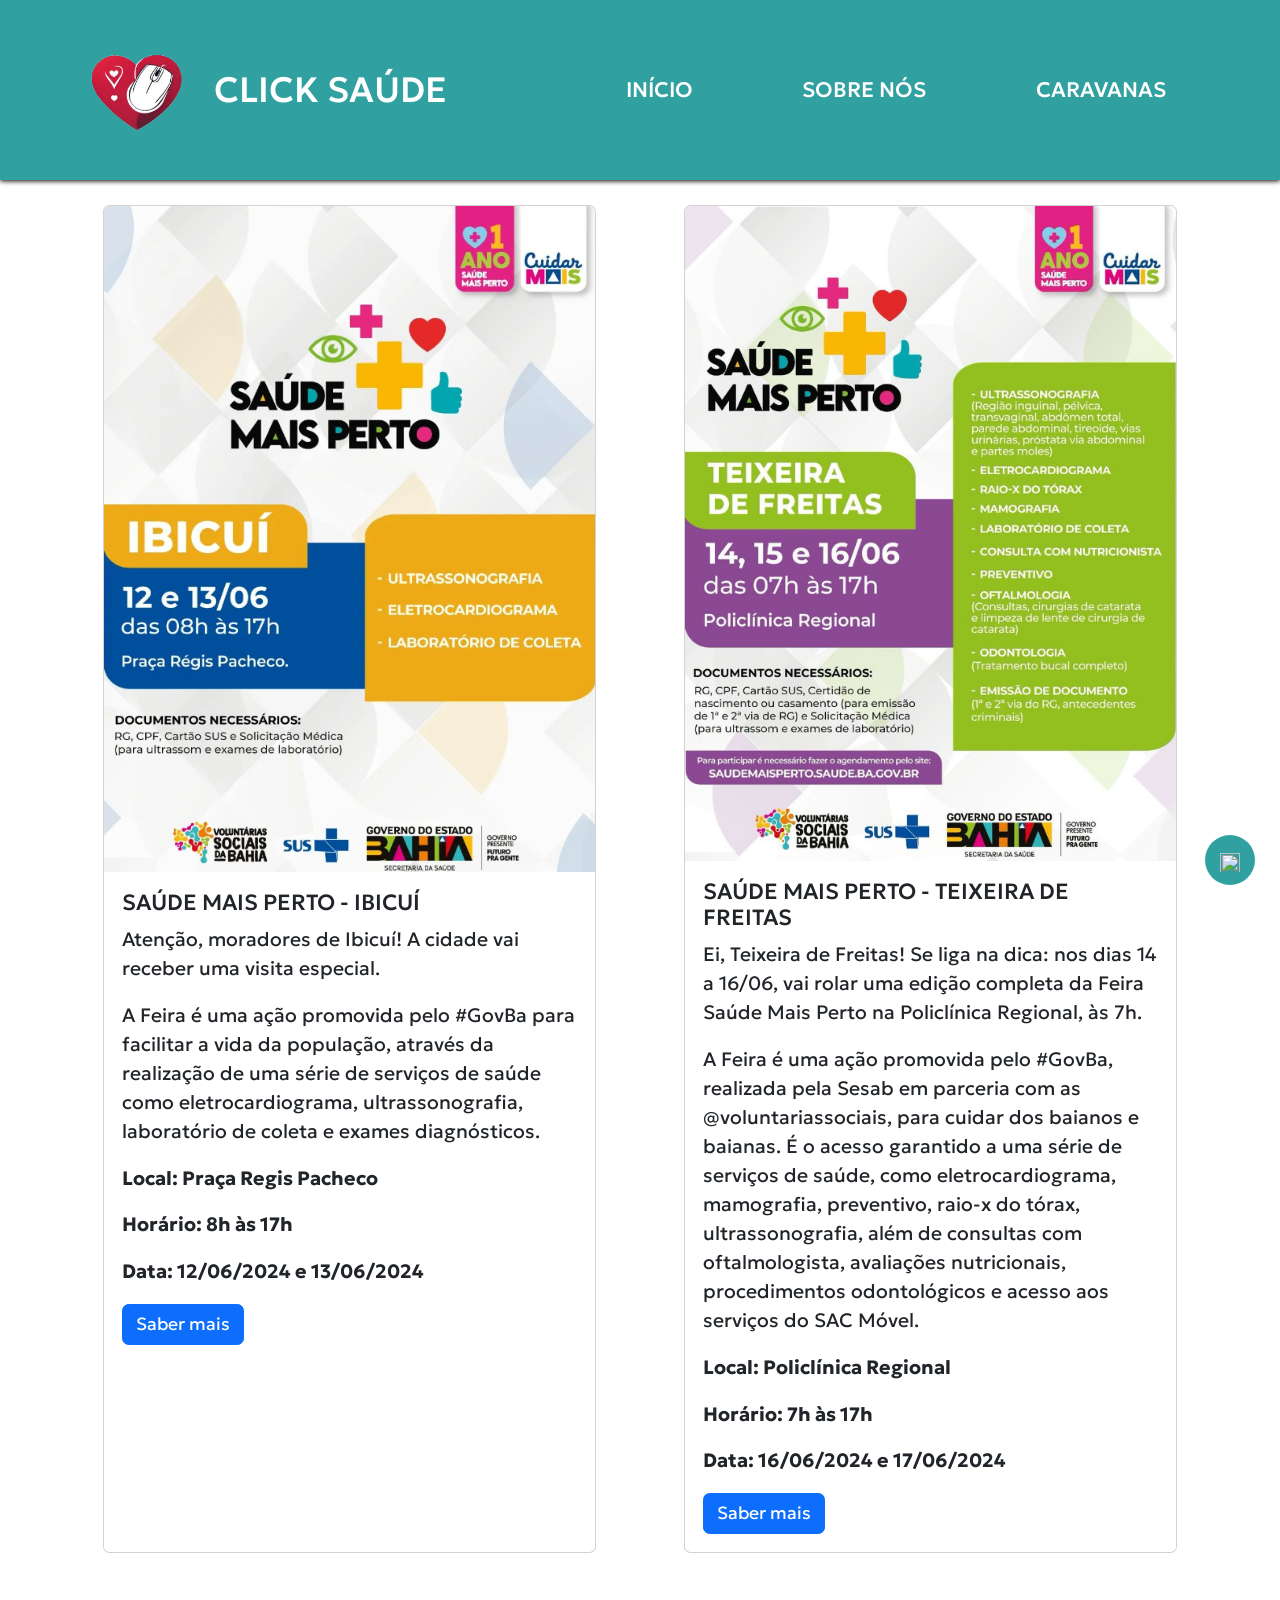
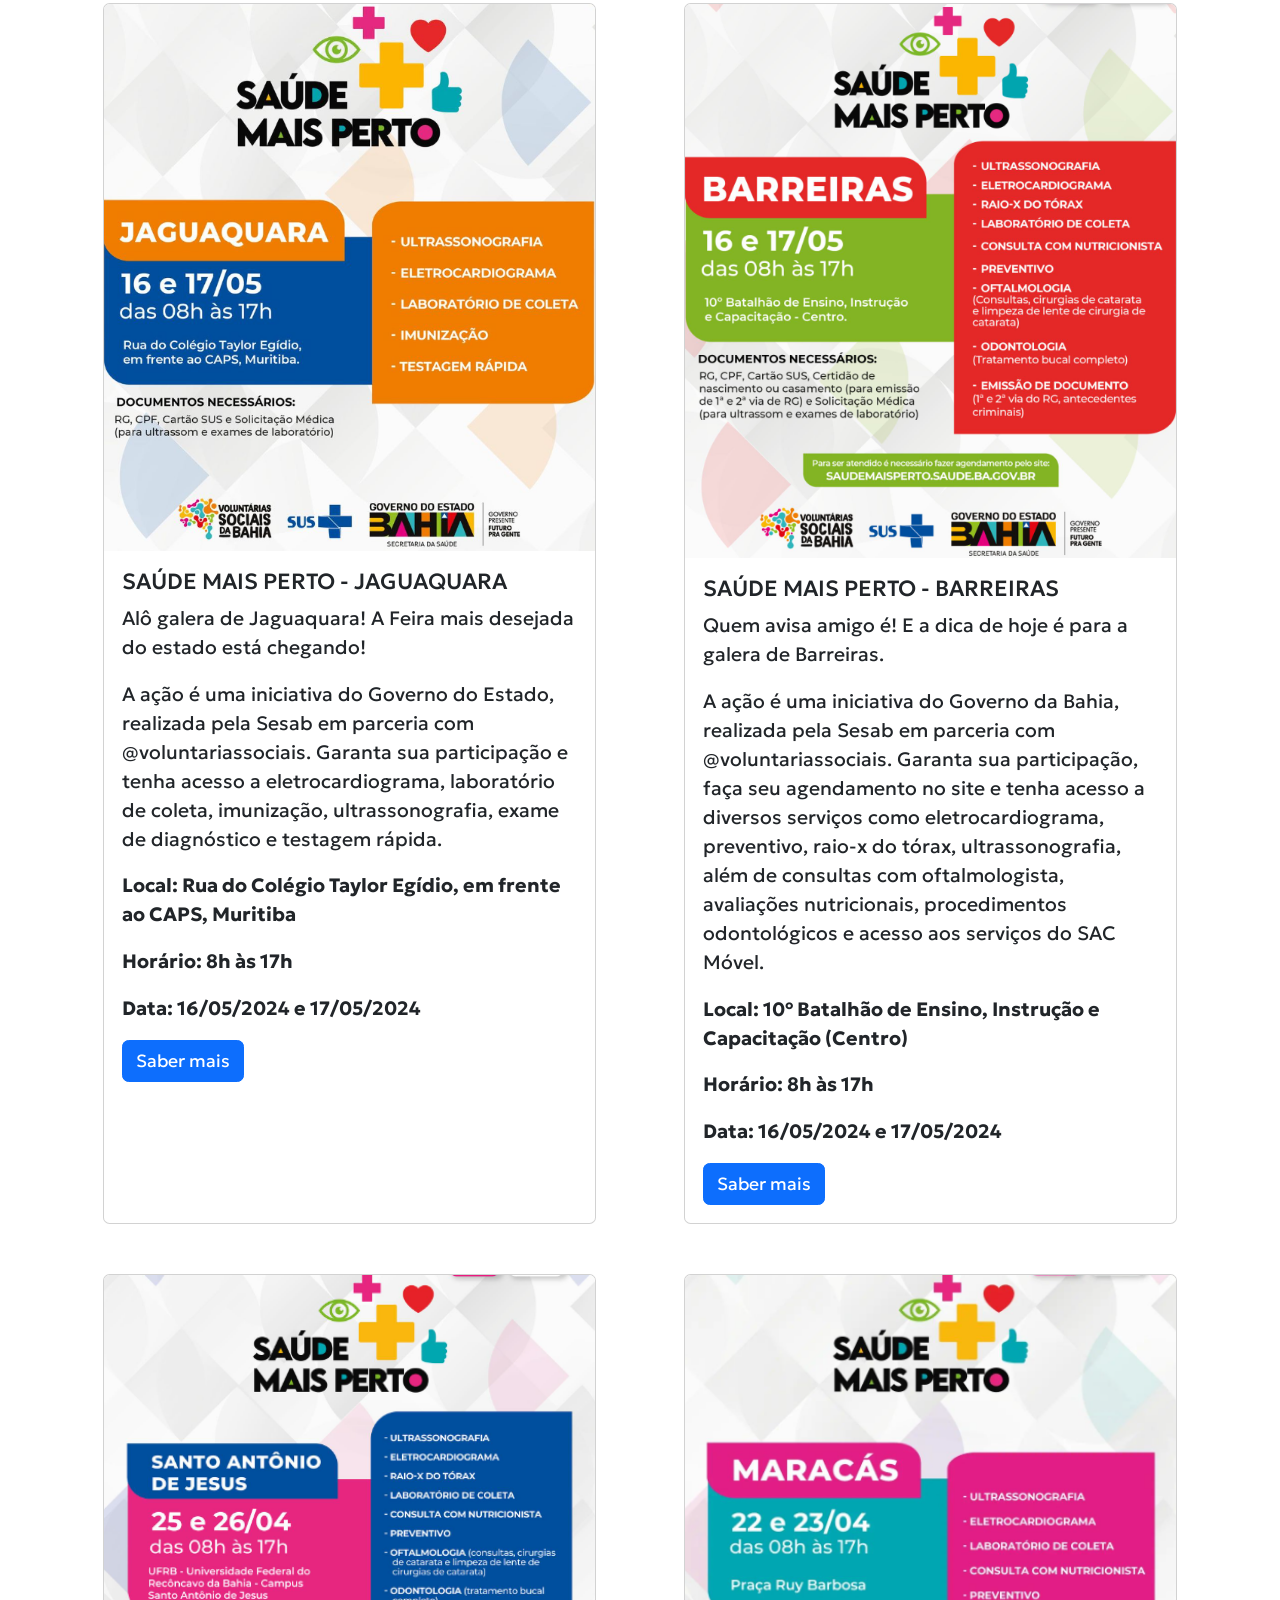
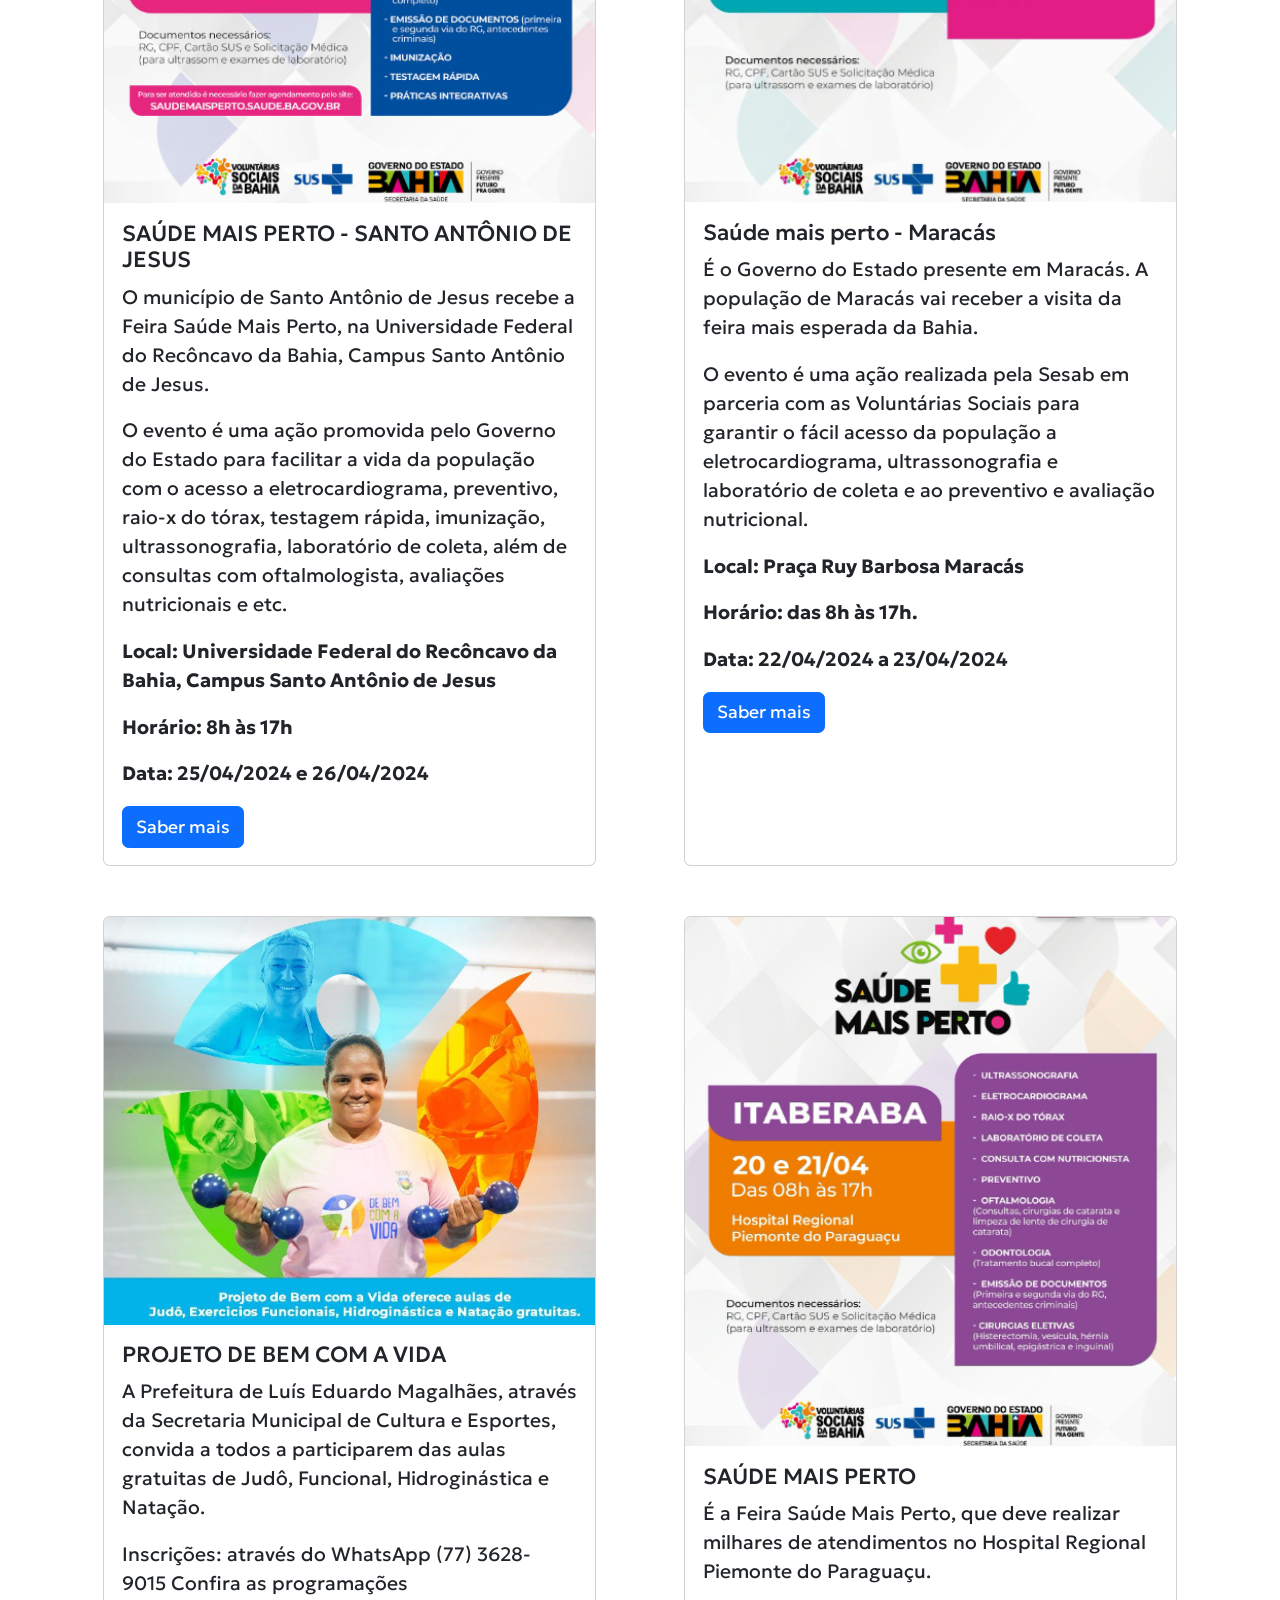
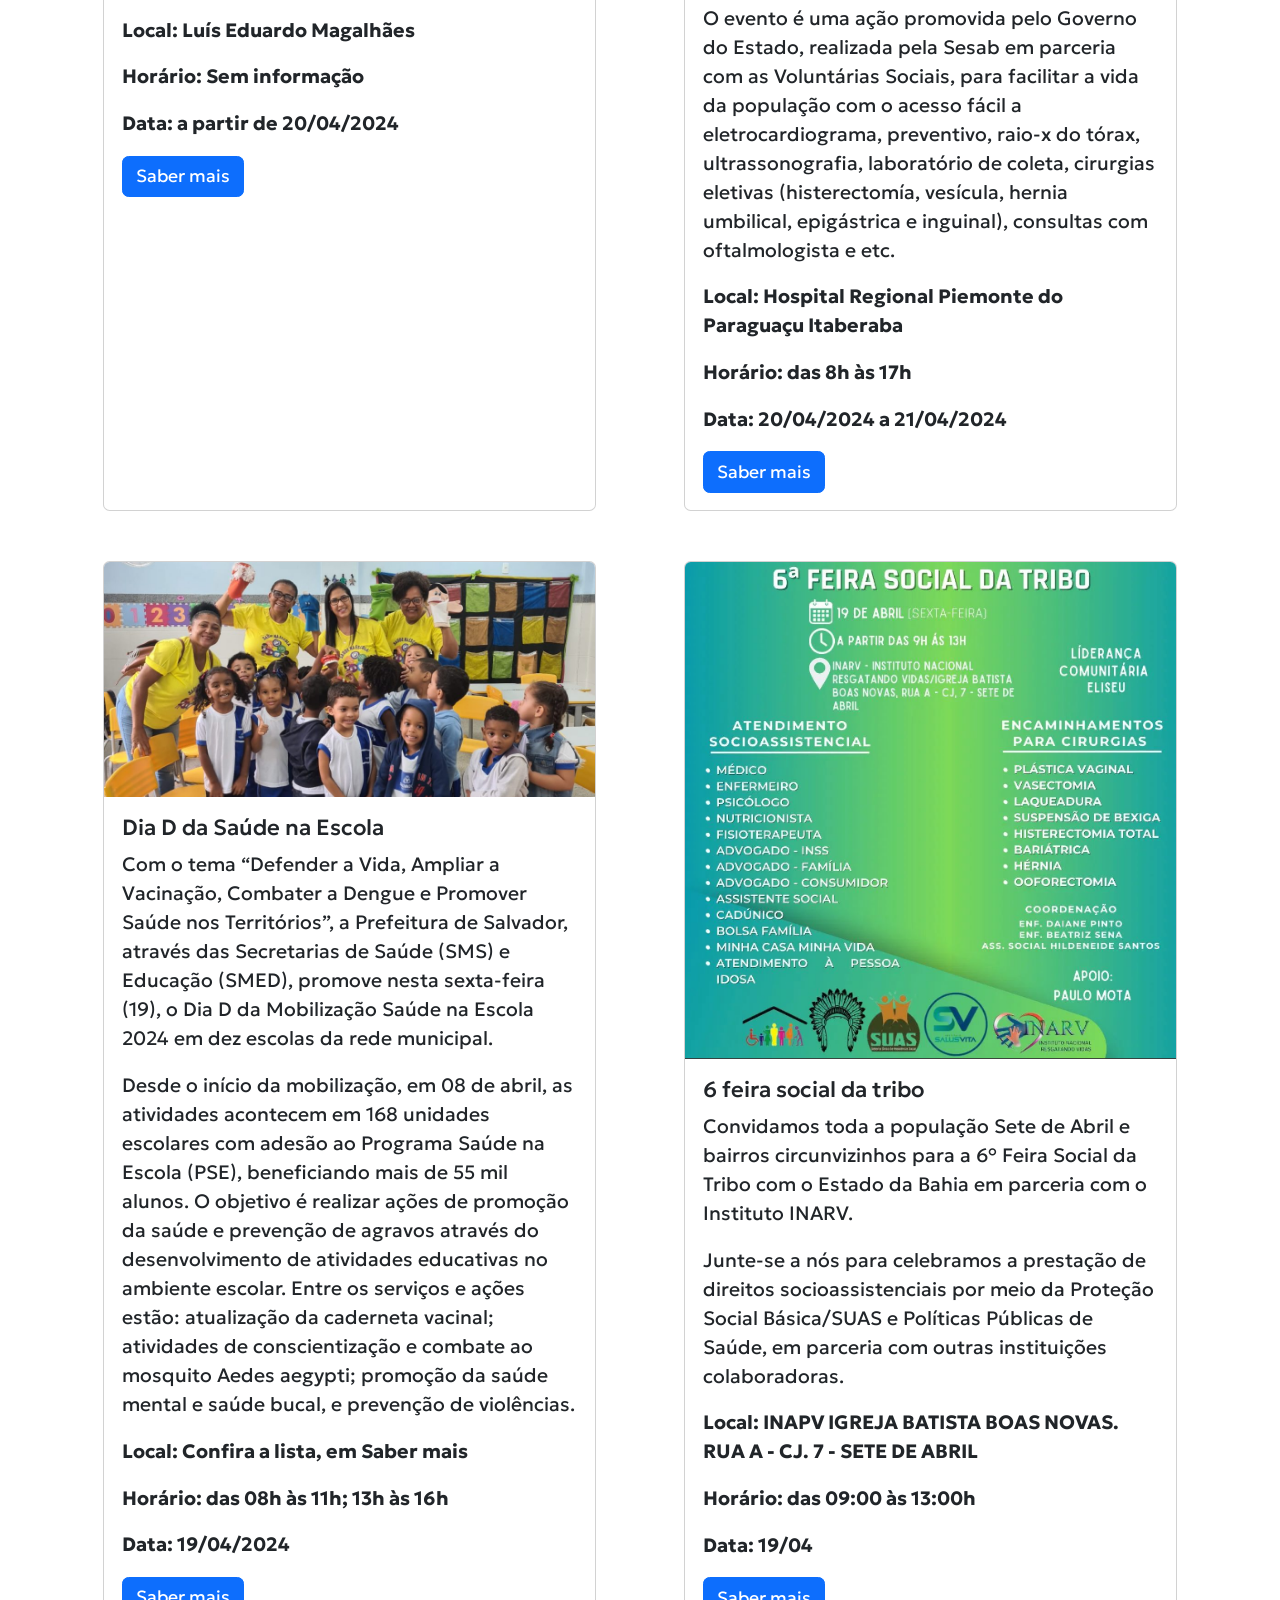
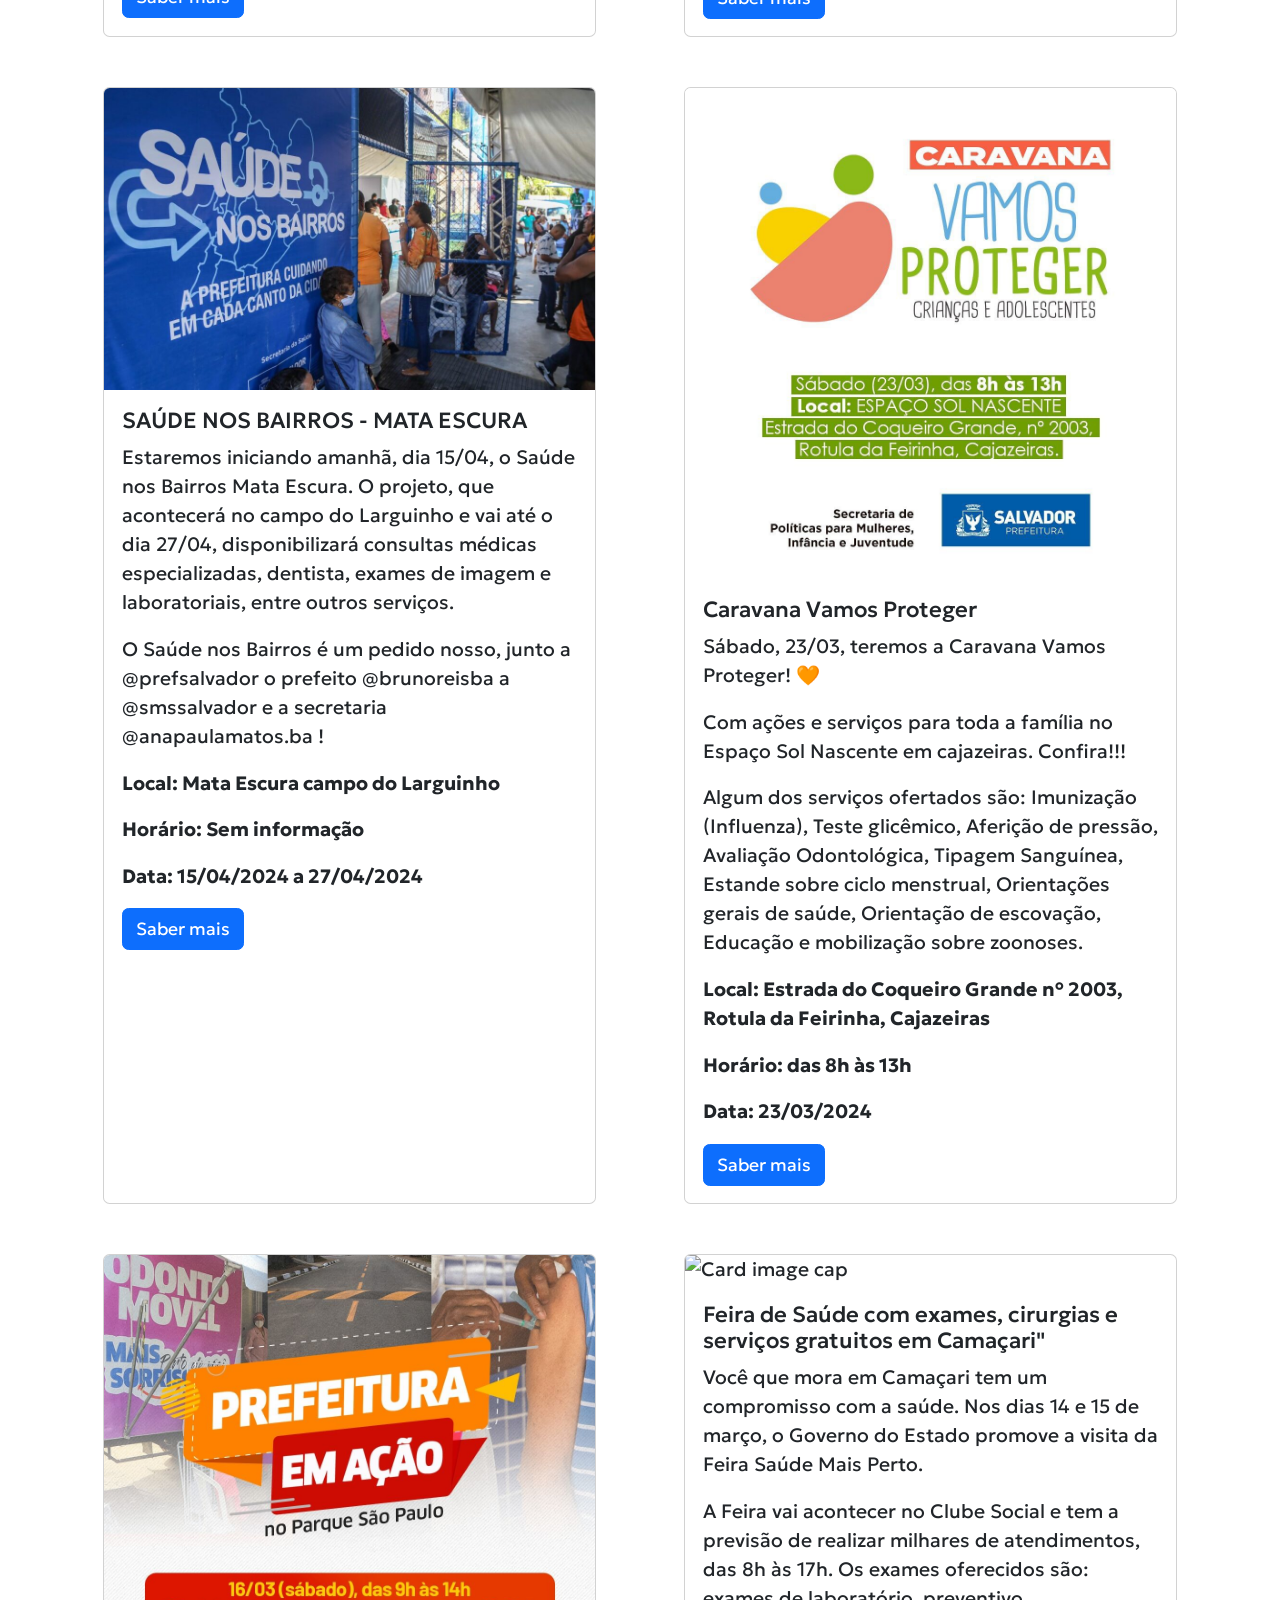
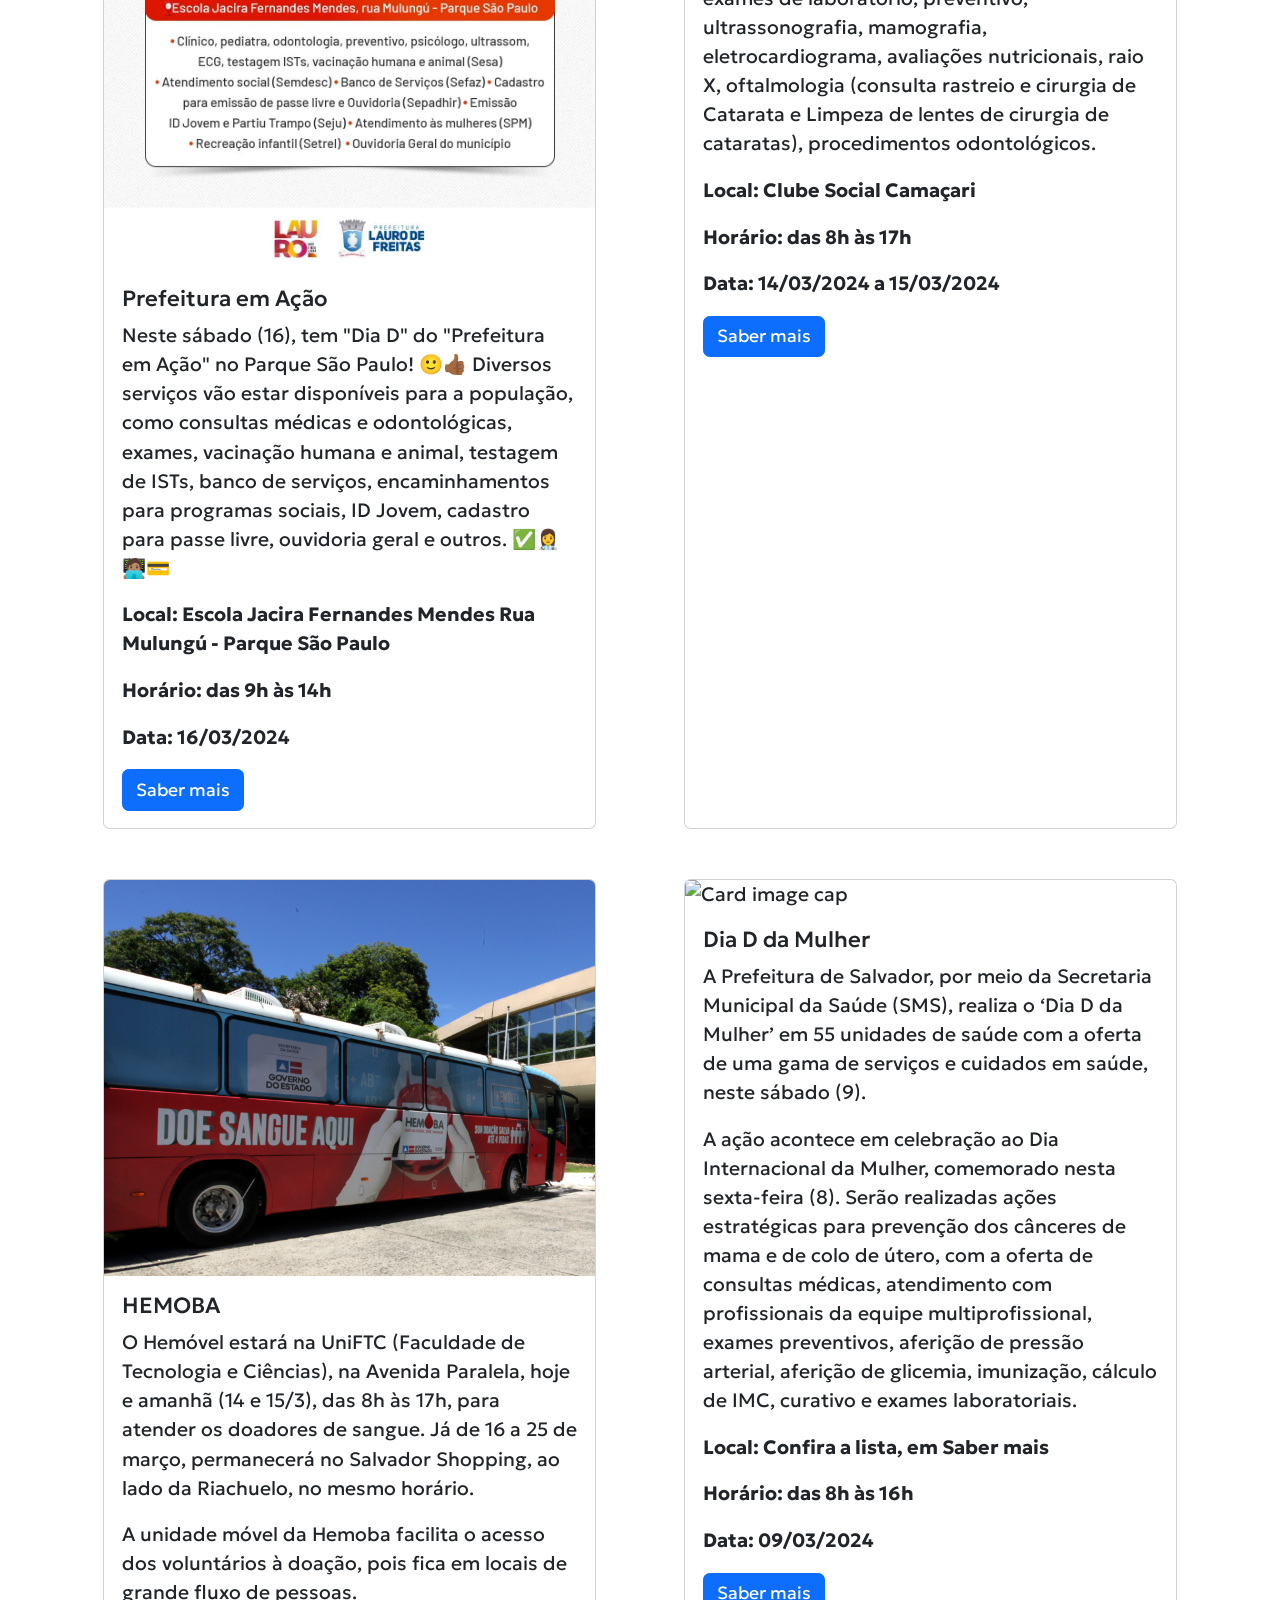
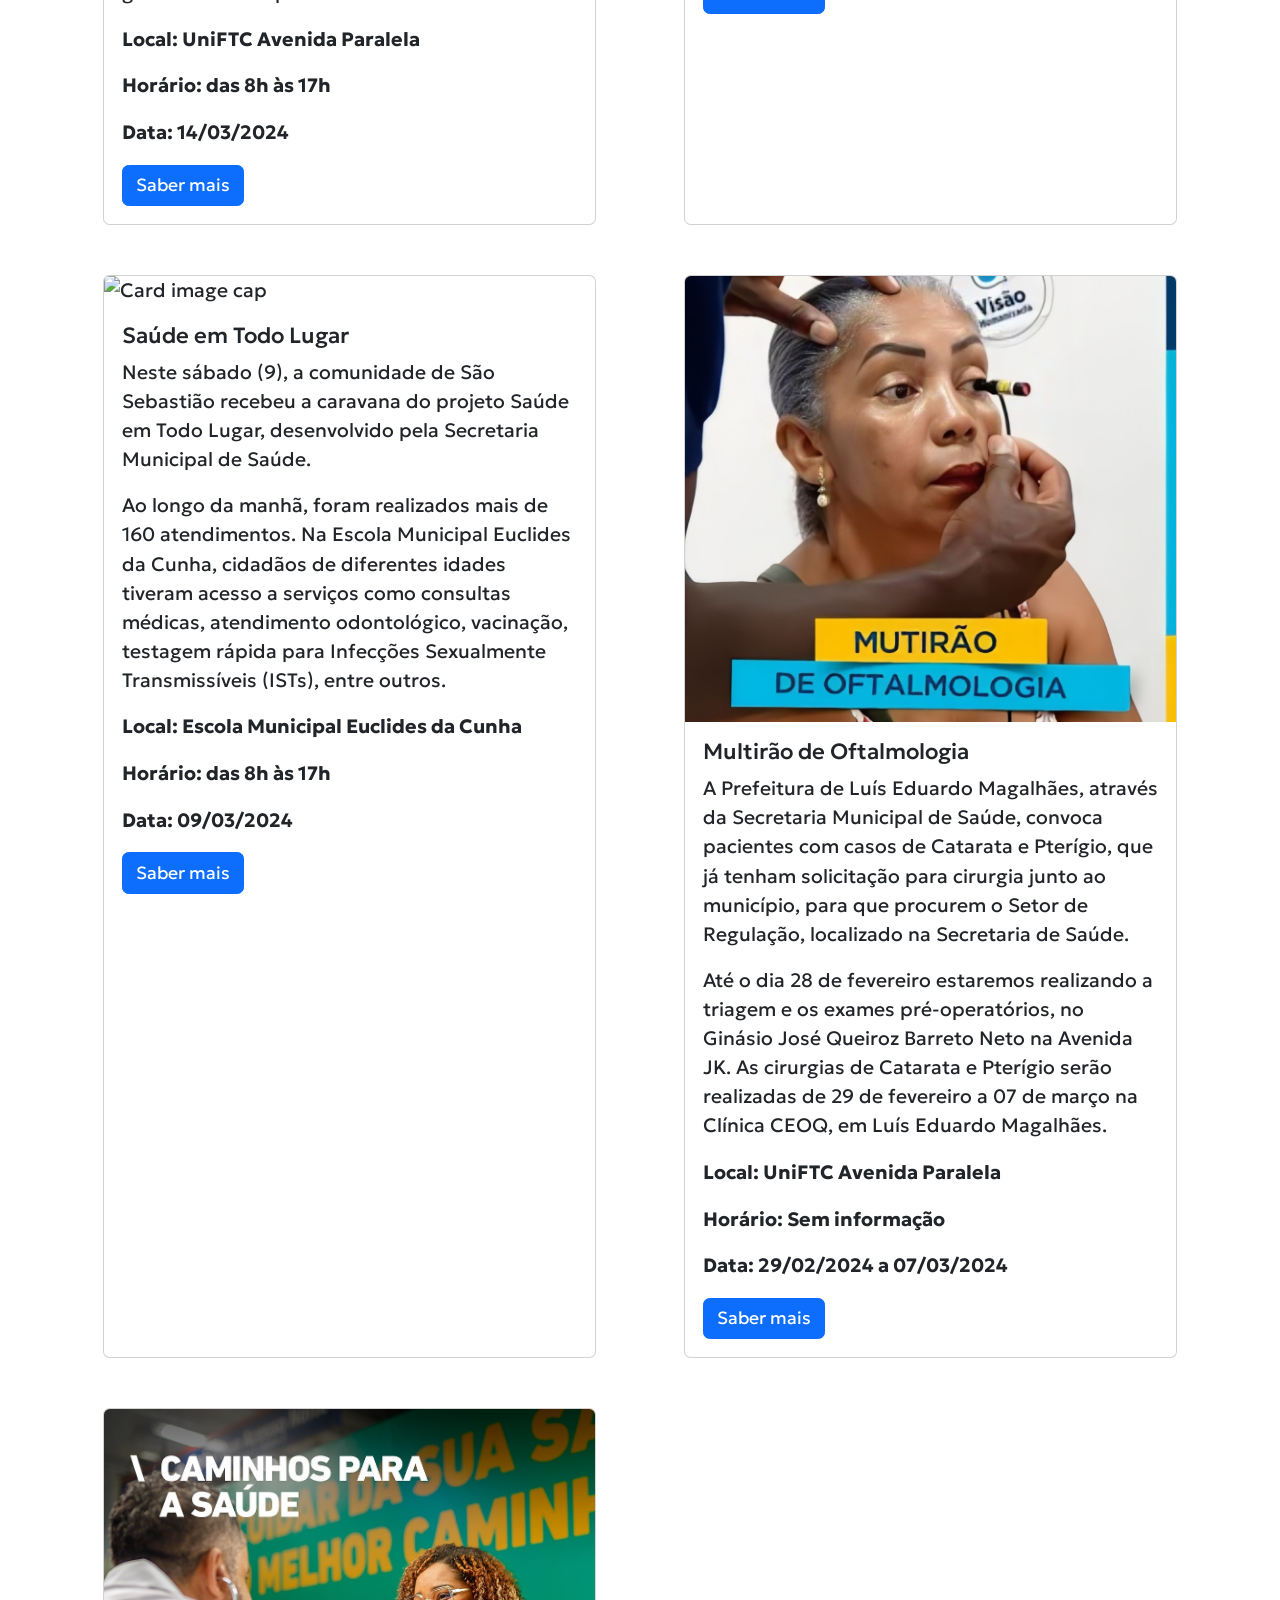
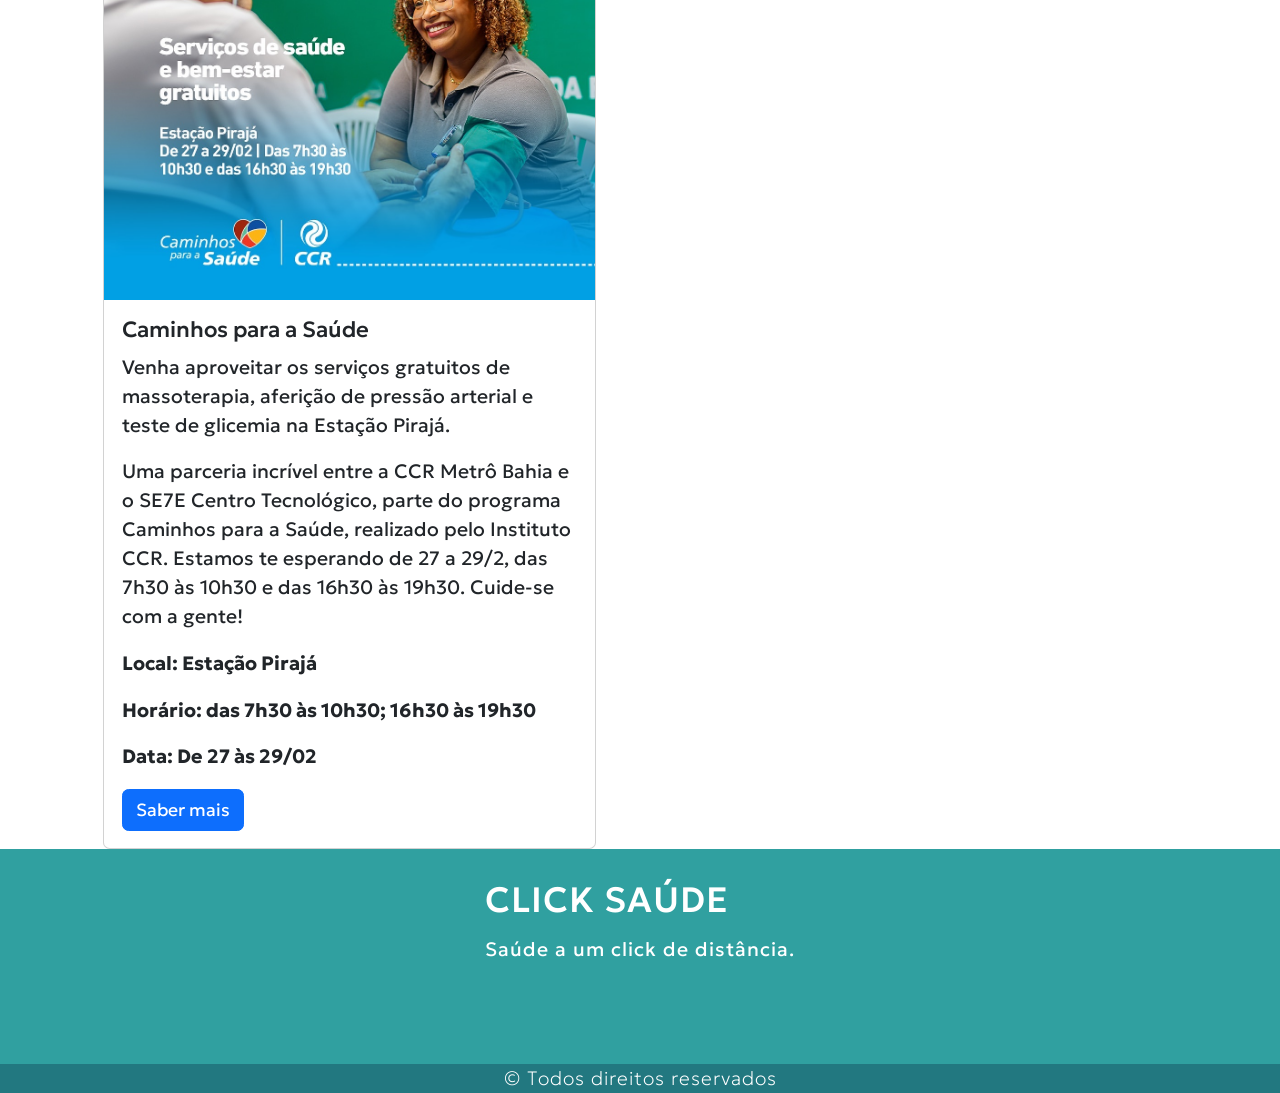
==== commit 188e6616: "Update index.html - Removed br tags before footer" ====
--- a/index.html
+++ b/index.html
@@ -580,8 +580,7 @@
         </div>
       </div>
     </div>
-
-    <br><br>
+    
     <footer>
       <div id="footer-content">
 
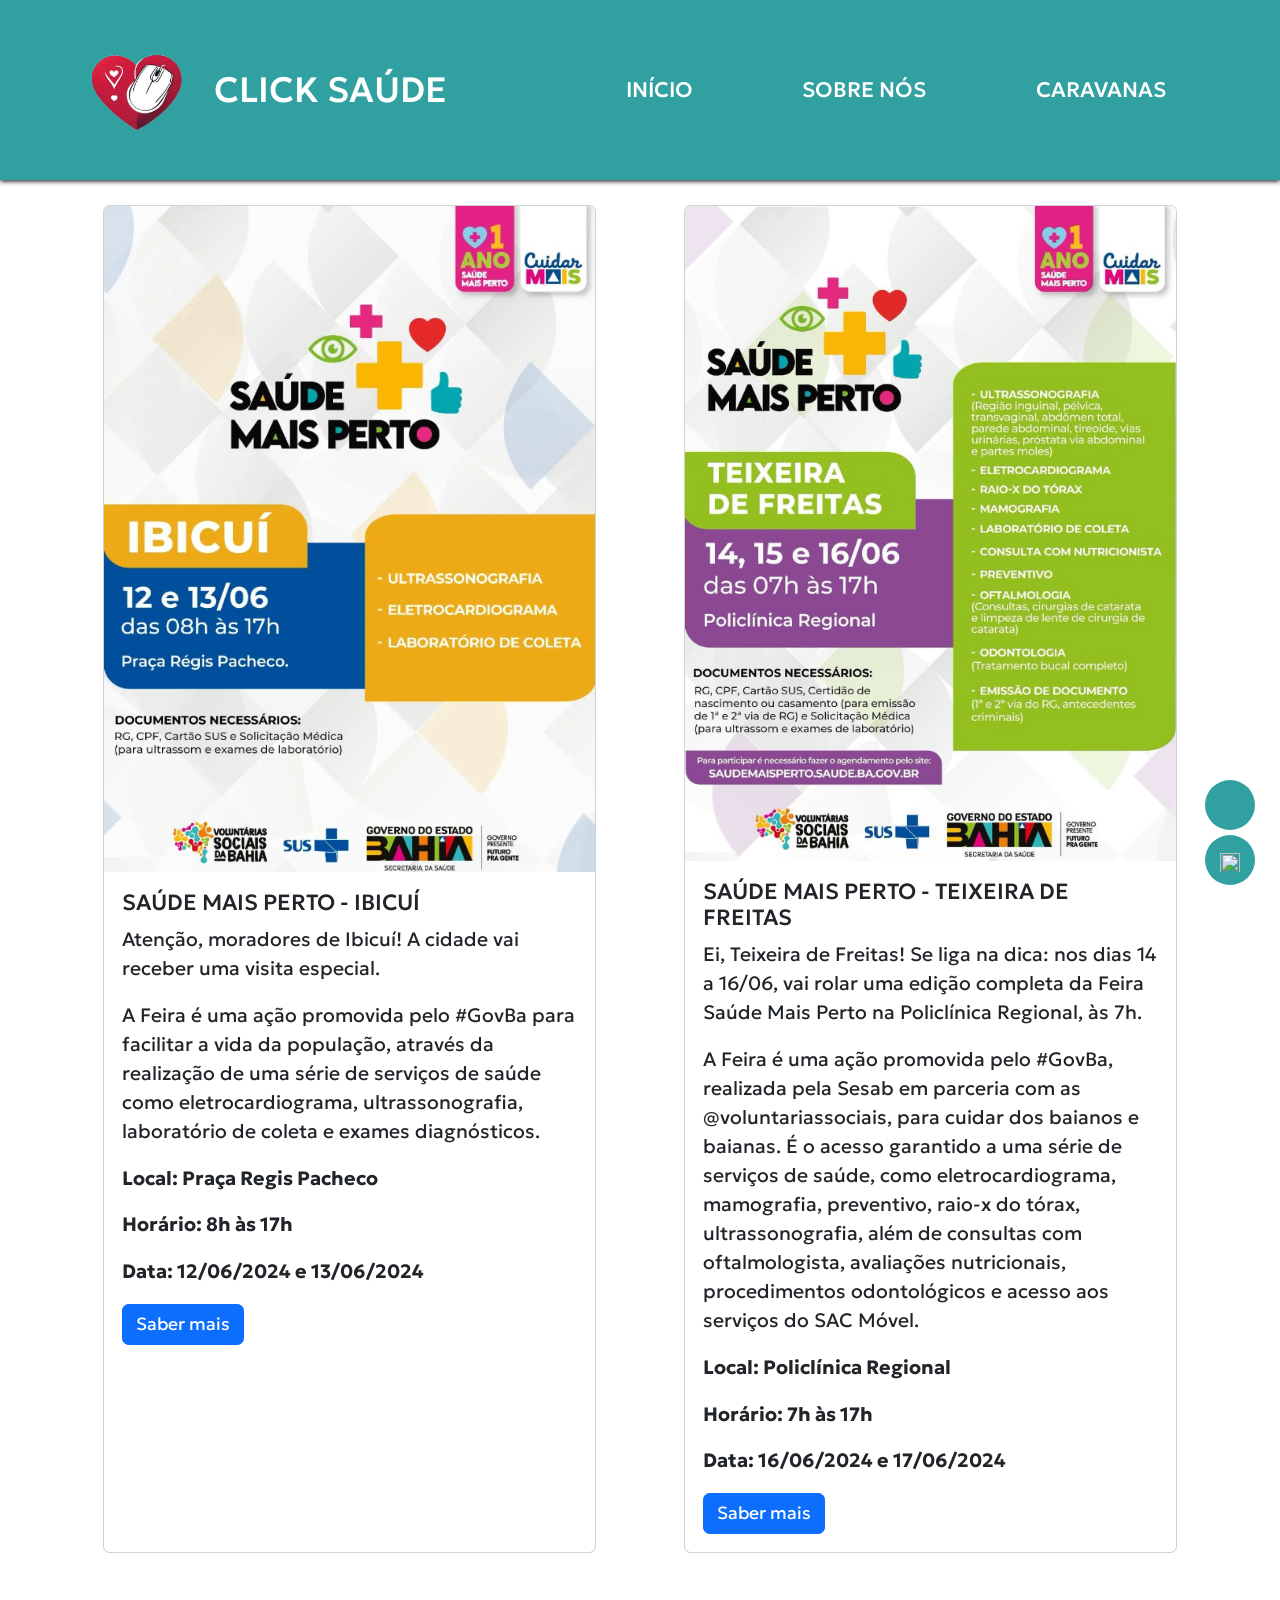
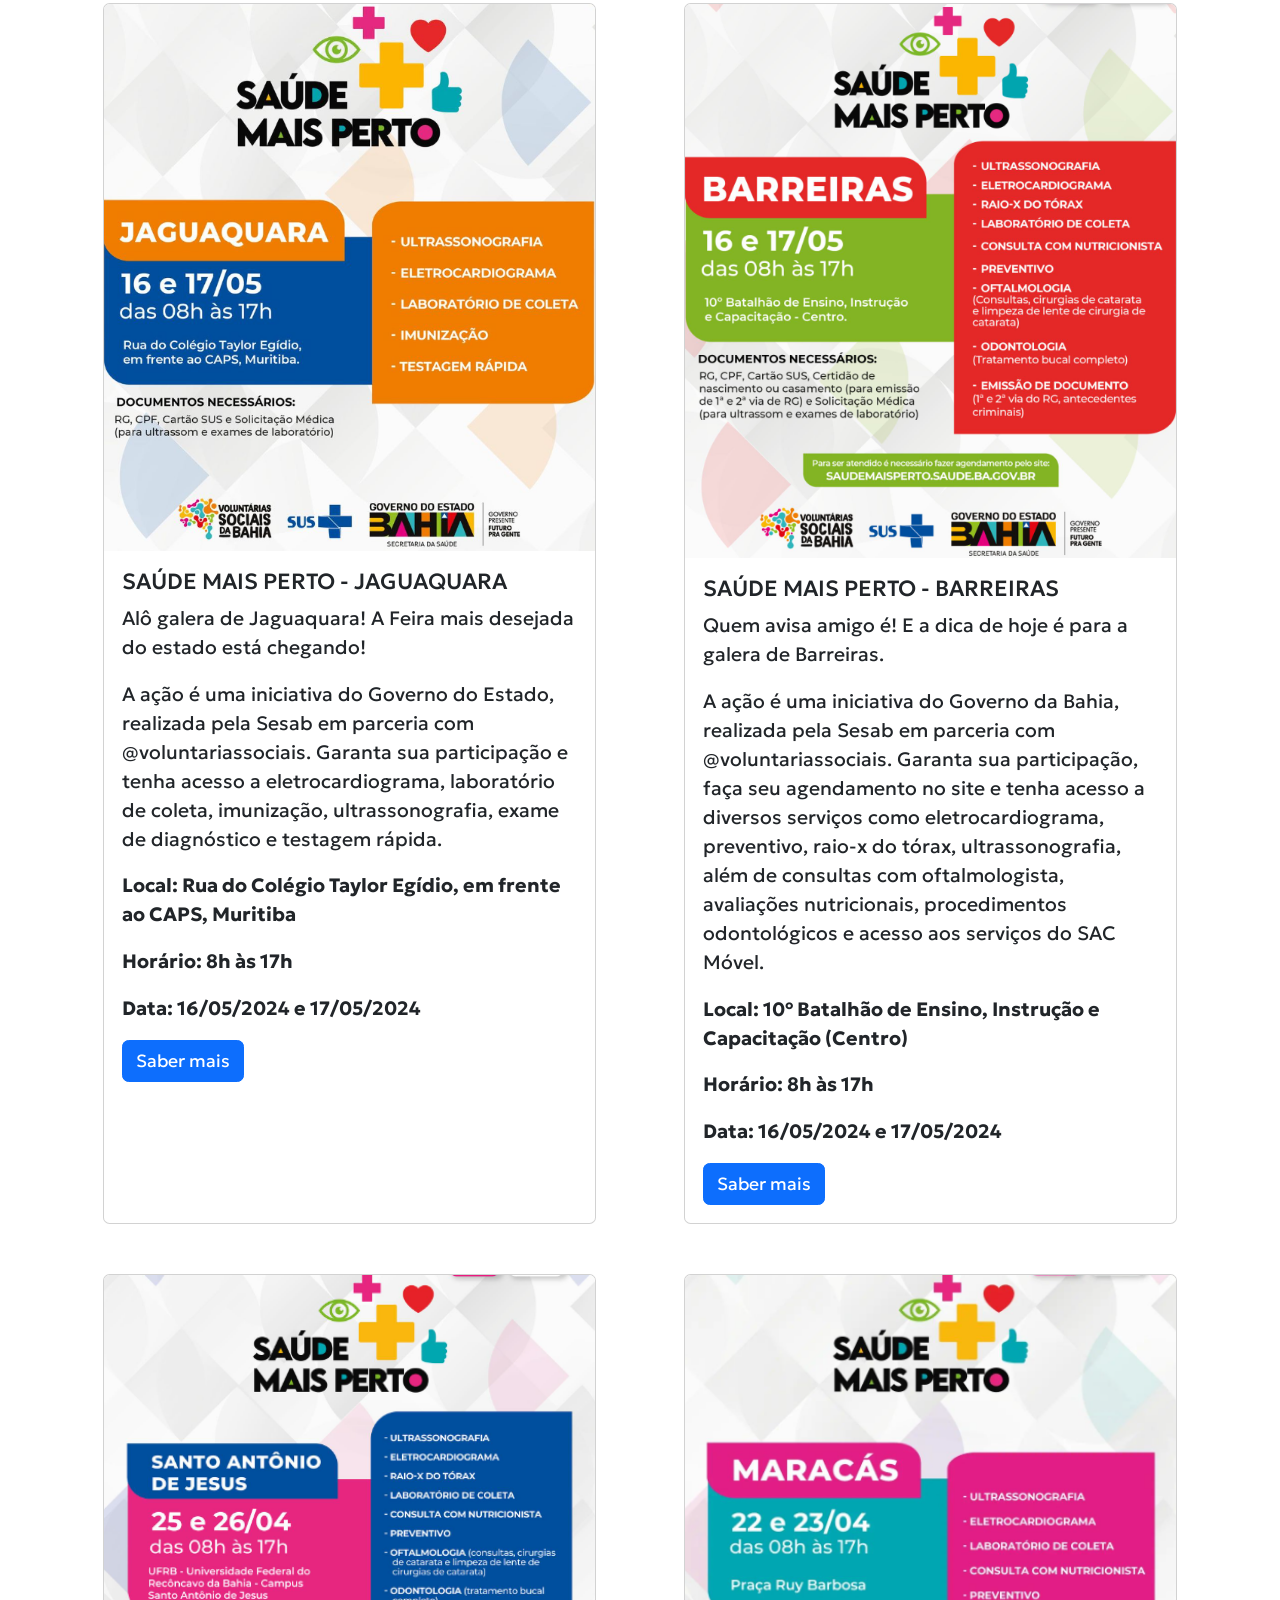
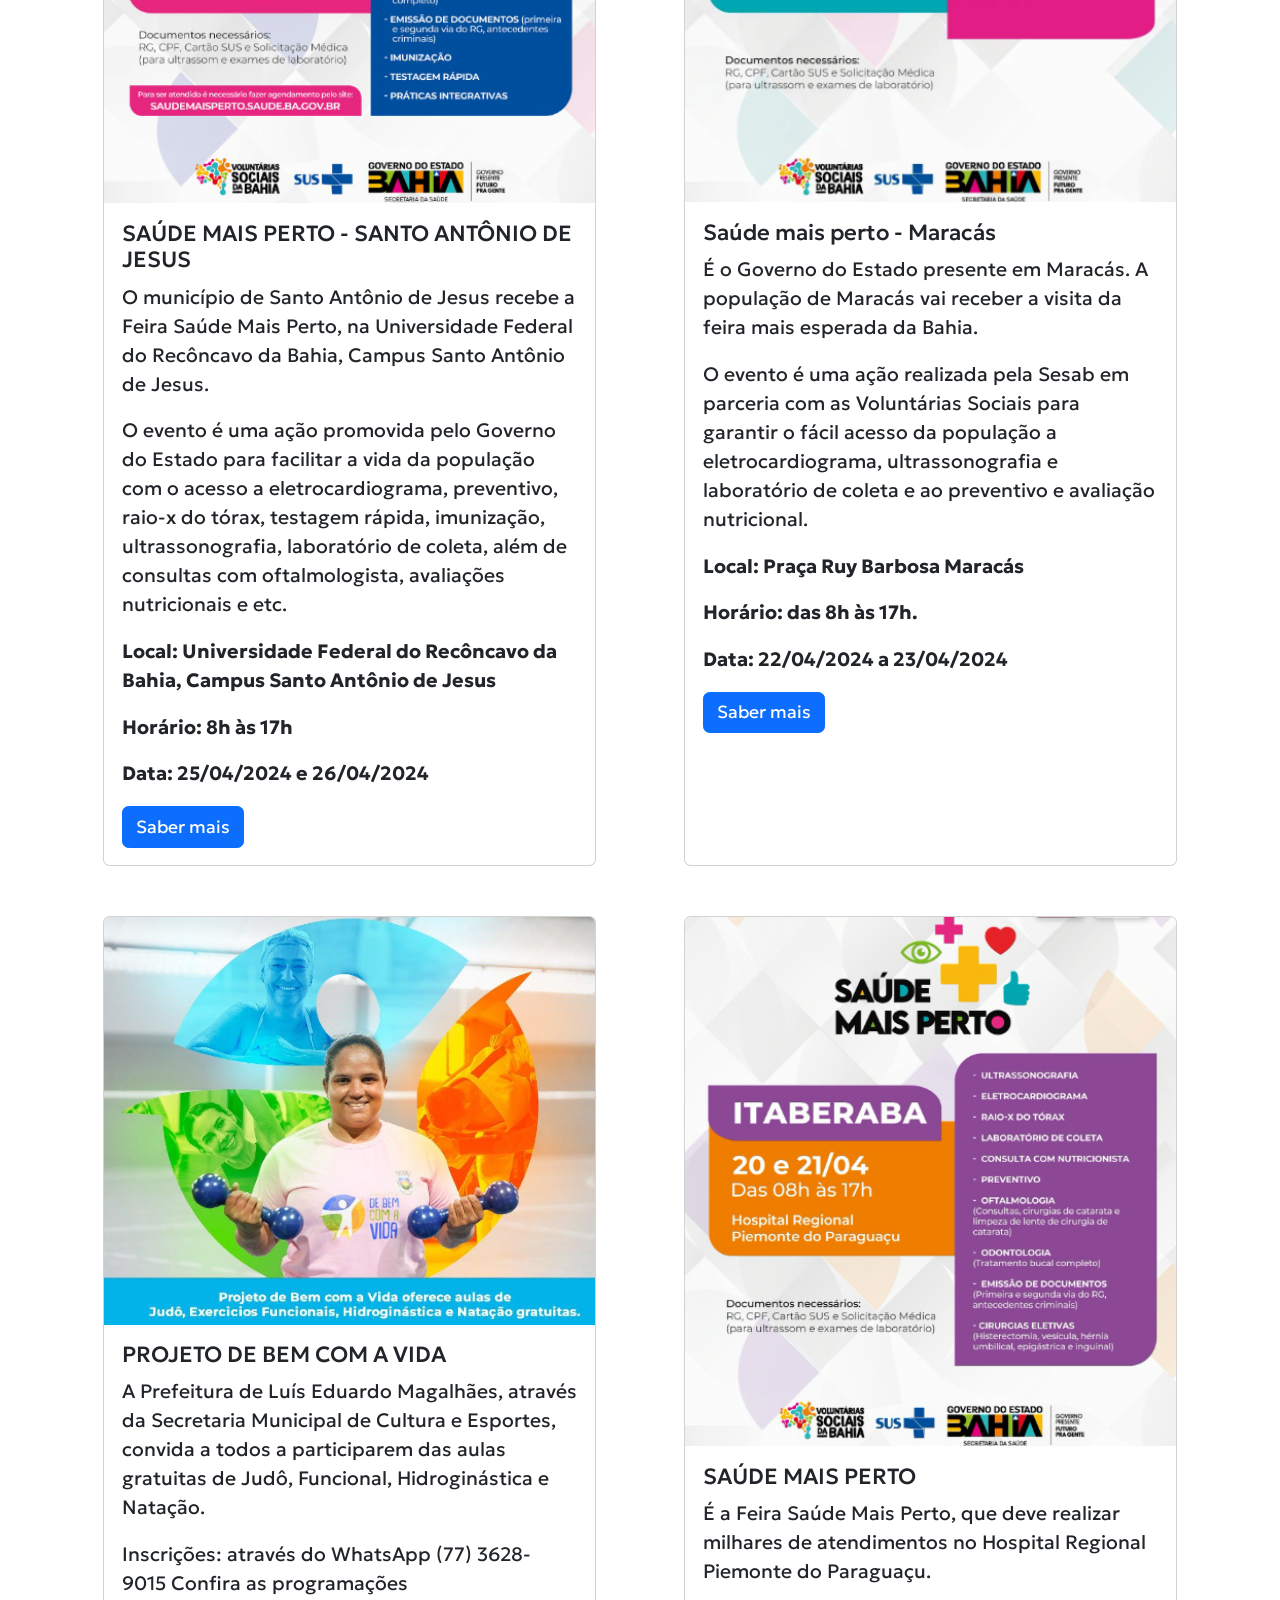
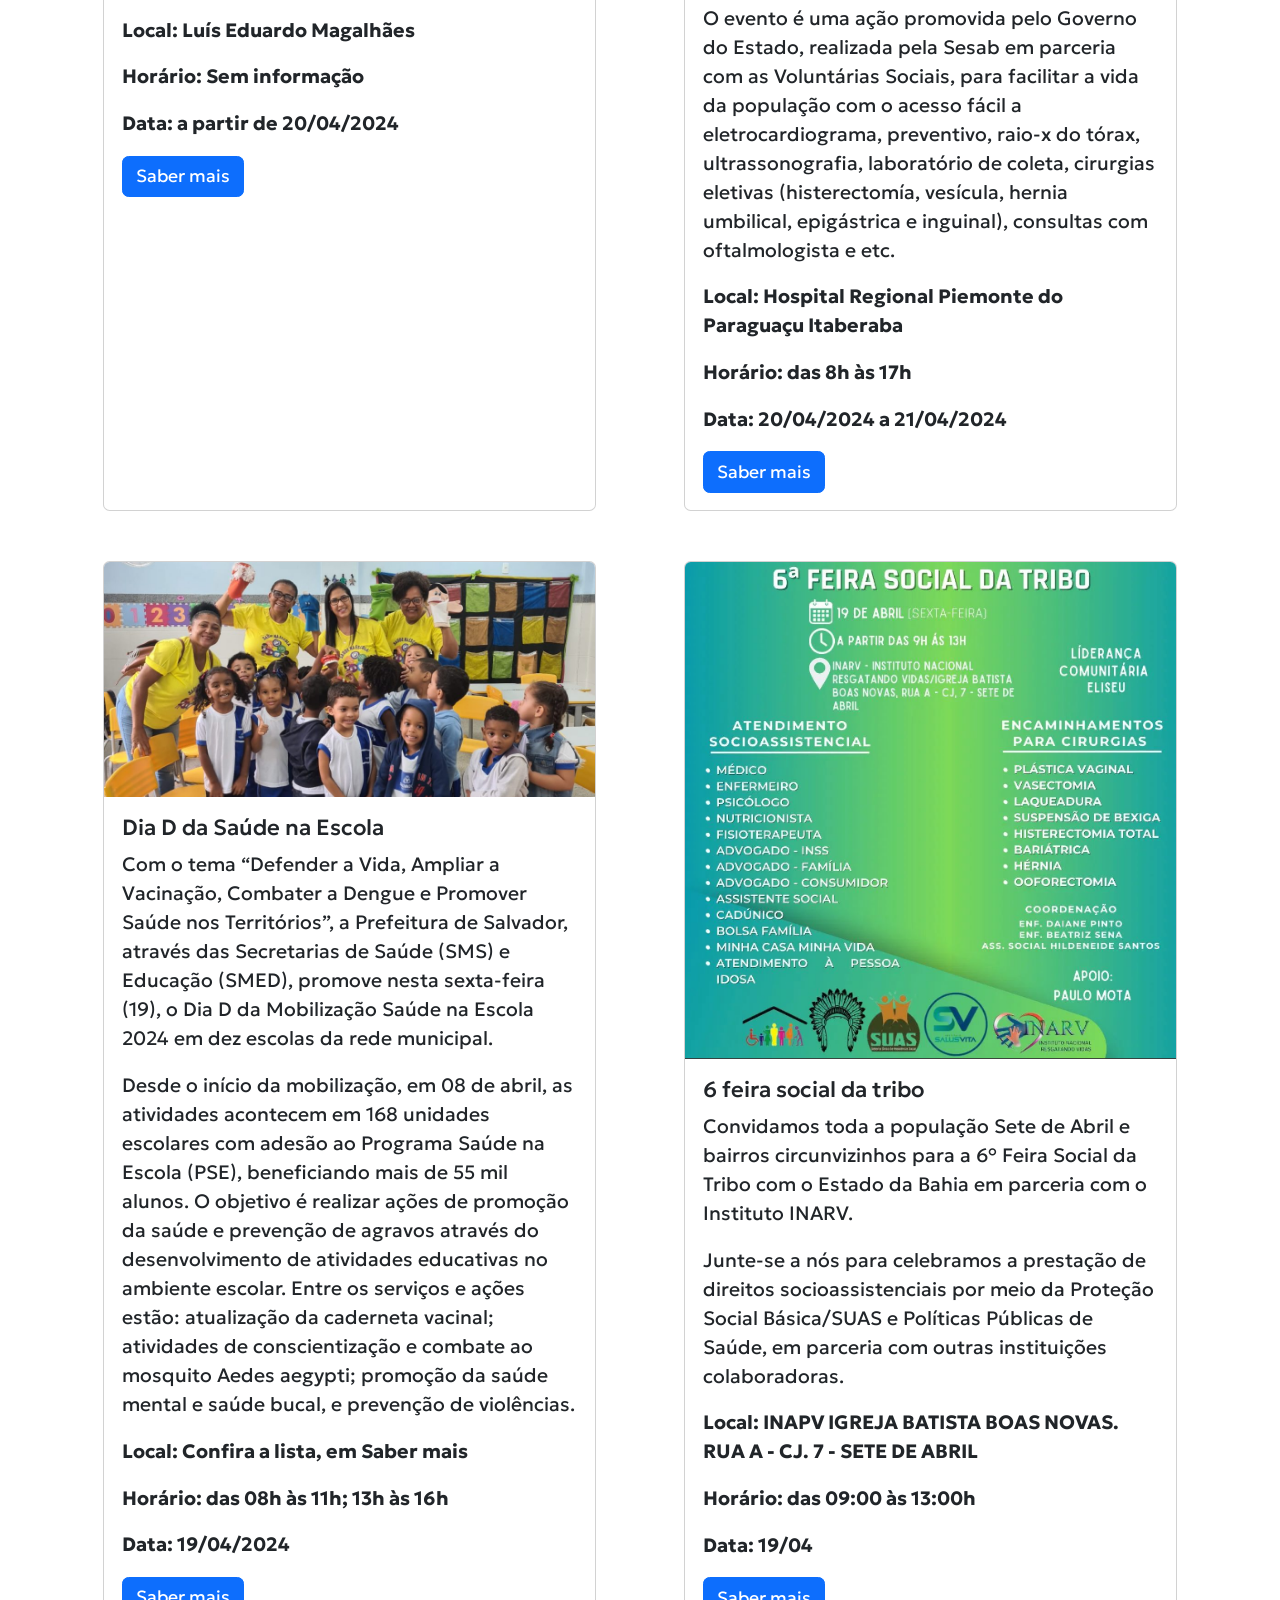
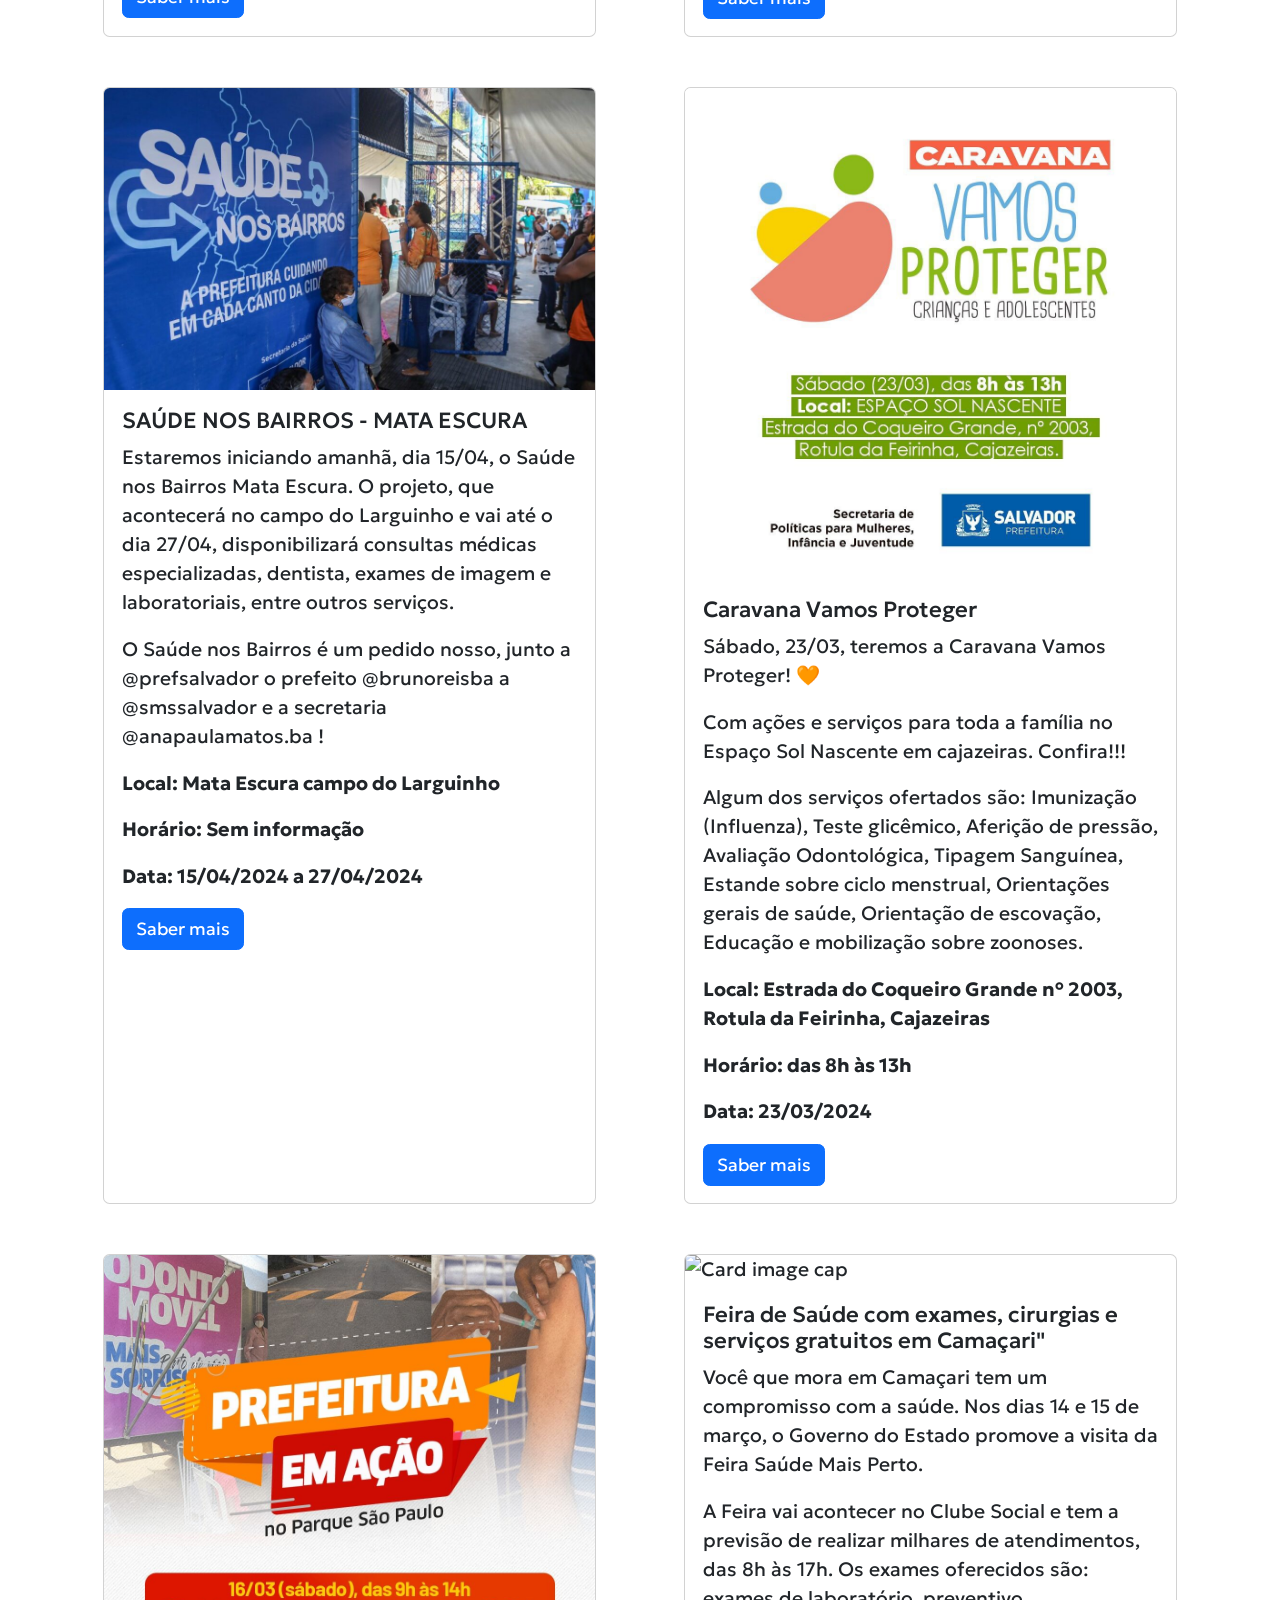
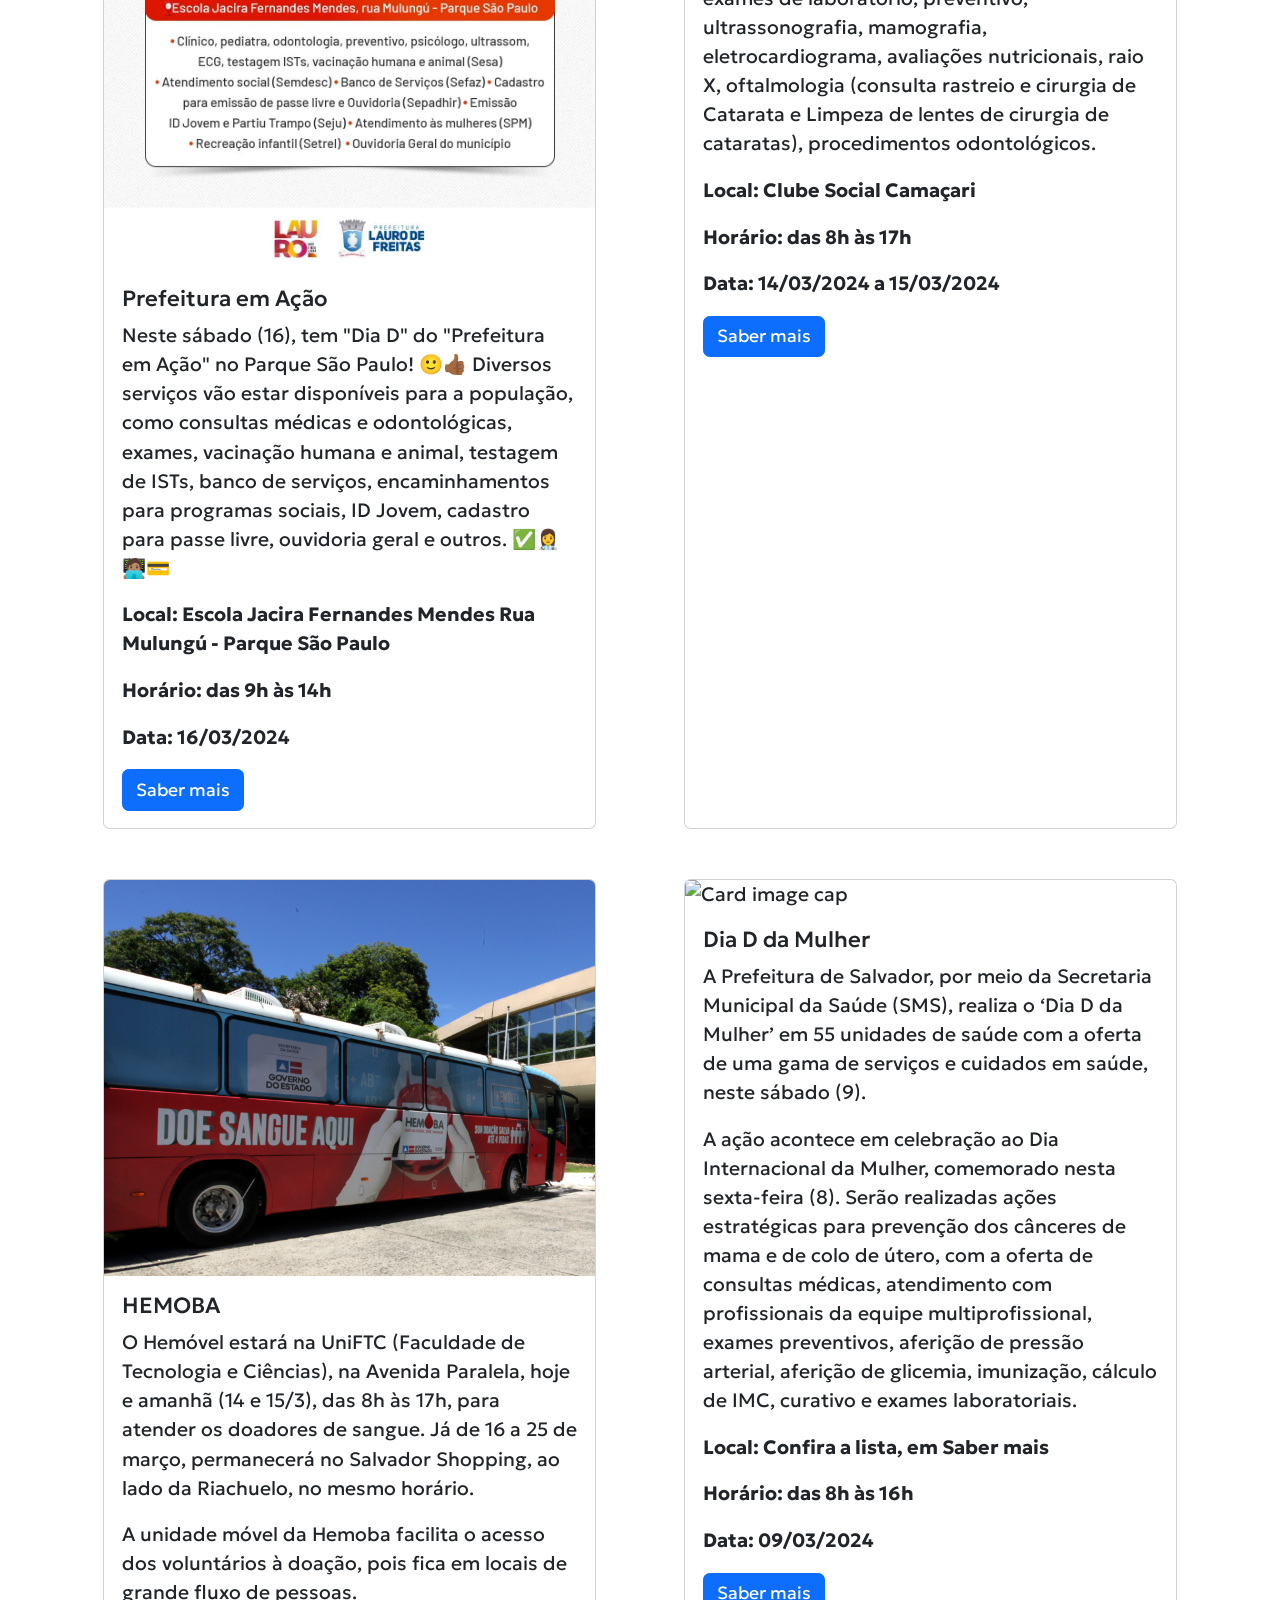
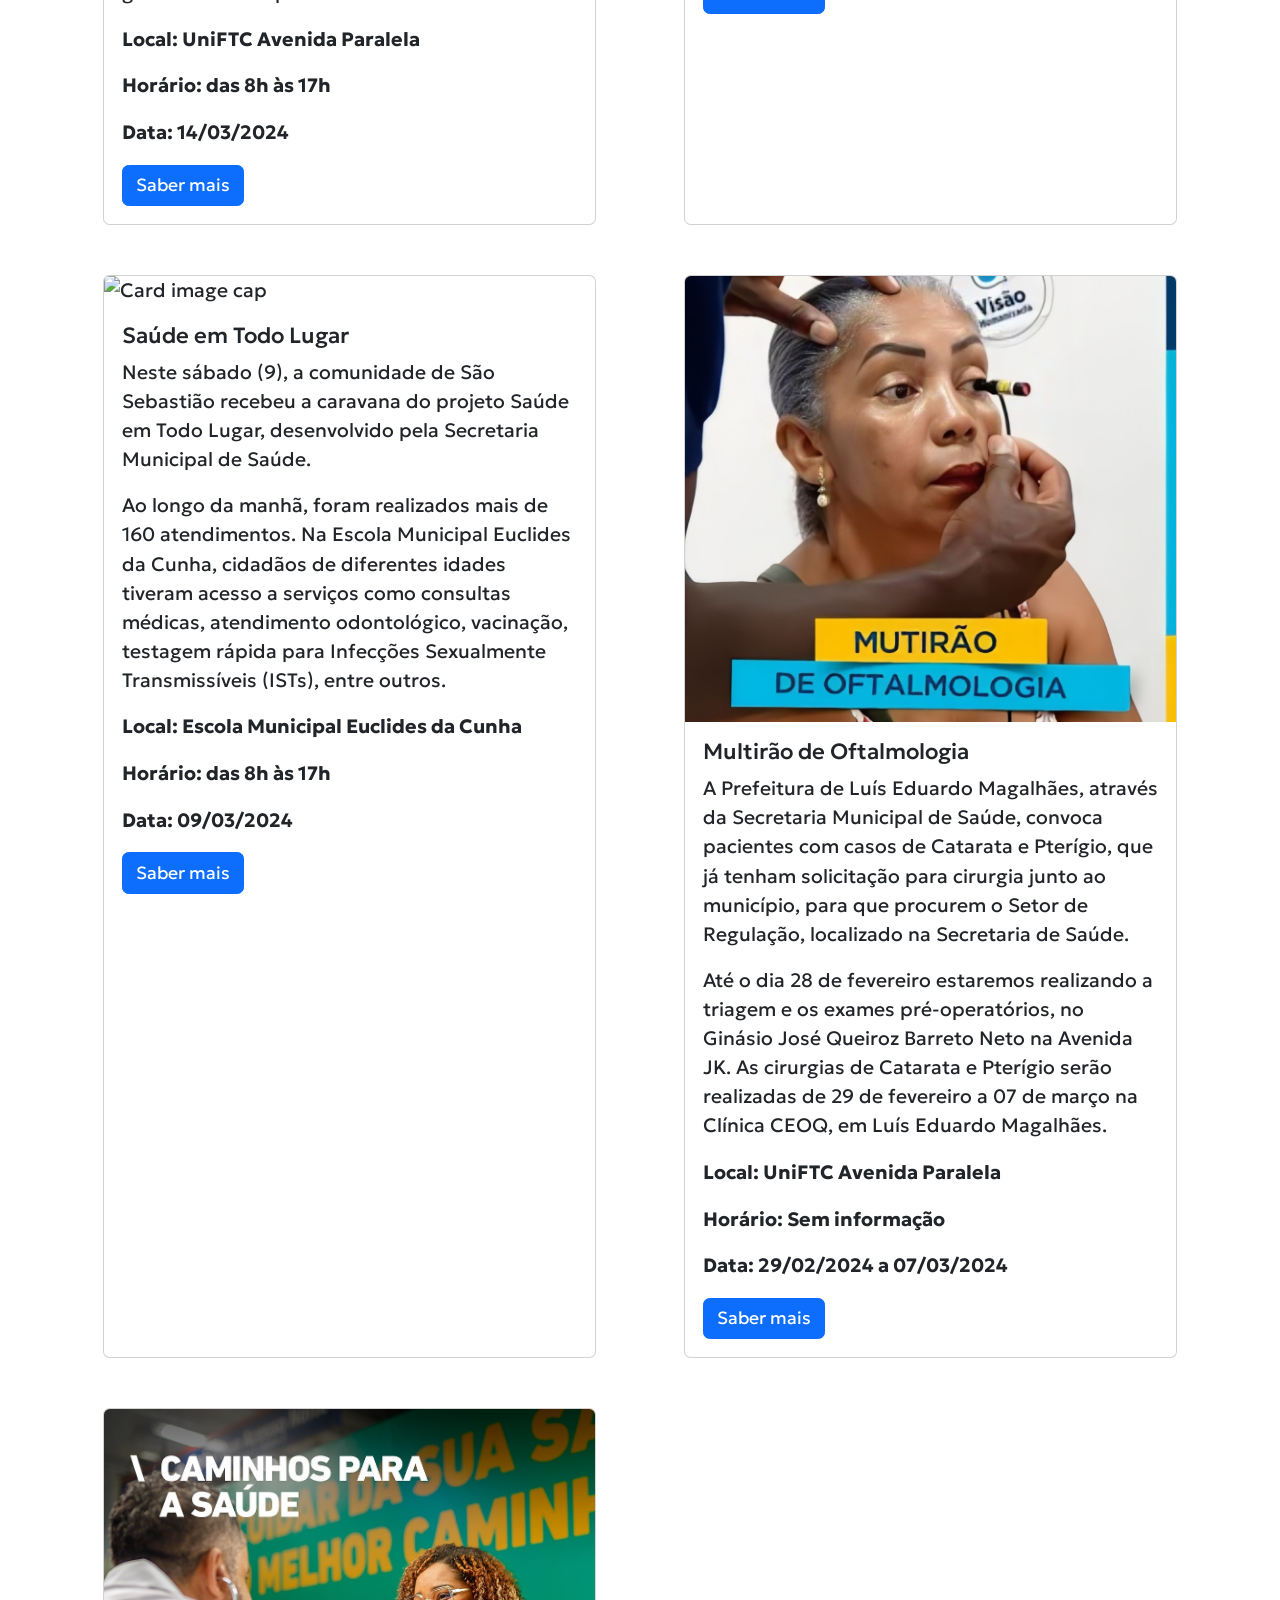
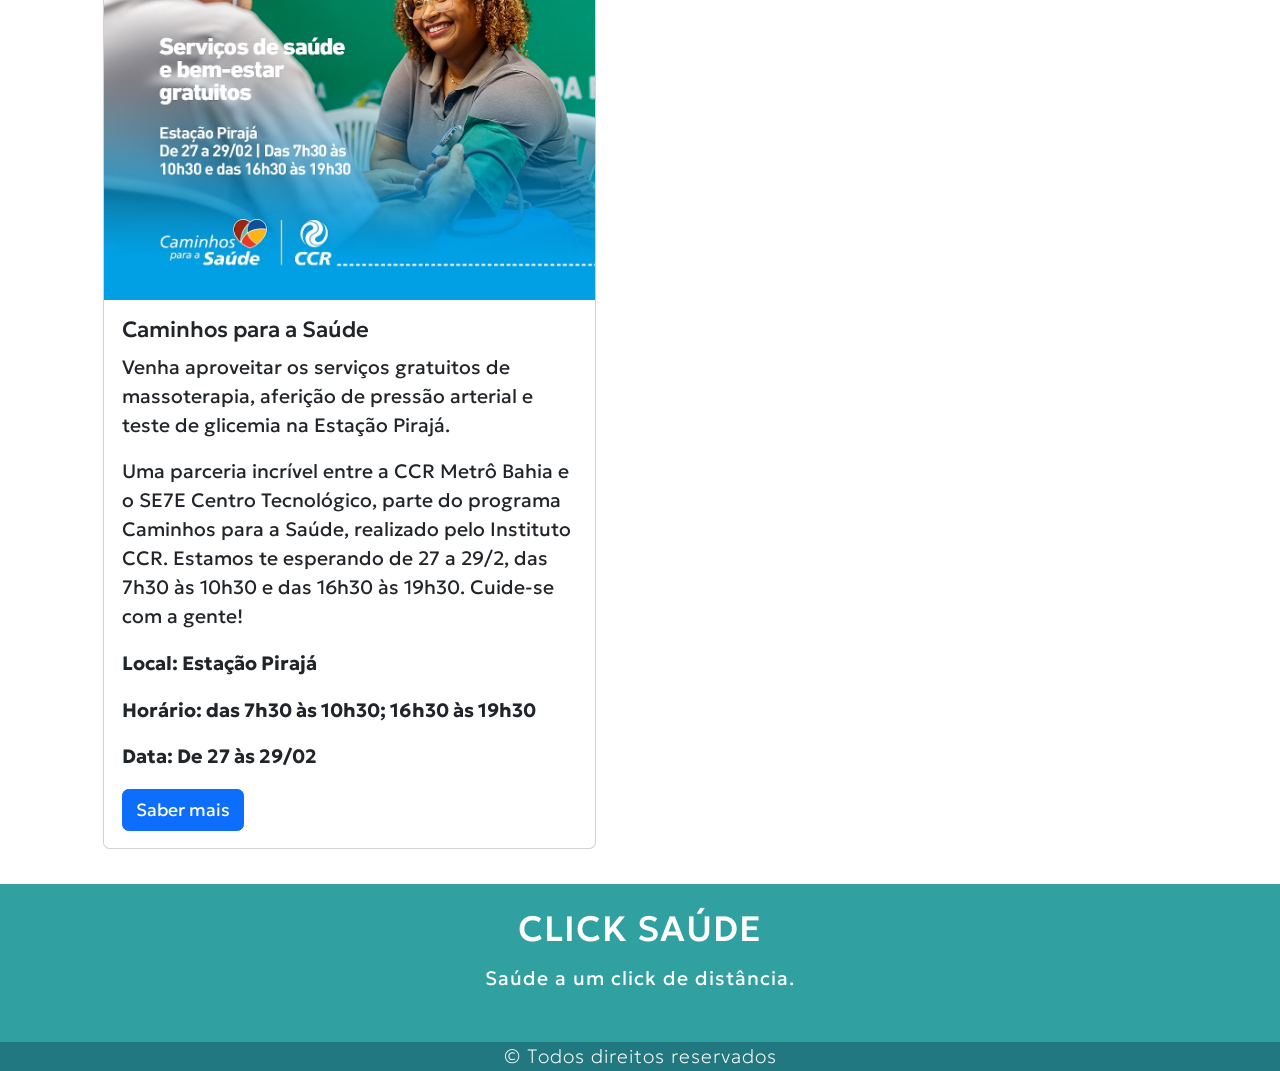
==== commit b25f4ee4: "Update index.html - Added a new button for a new feature: dark mode" ====
--- a/index.html
+++ b/index.html
@@ -30,7 +30,7 @@
 
     <link rel="stylesheet" href="style.css" />
   </head>
-  <body>
+  <body class="dark">
     <header class="">
       <div class="logo-container">
         <img src="images/logo.png" id="logo" width="150" alt="Logo da click saúde" />
@@ -583,11 +583,9 @@
     
     <footer>
       <div id="footer-content">
-
         <div id="footer-contacts">
           <h2> CLICK SAÚDE </h2>
           <p> Saúde a um click de distância. </p>
-
           <div id="footer-social-media"> 
             <a href="#" class="footer-link" id="instagram"> 
               <ion-icon name="logo-instagram"></ion-icon>
@@ -604,12 +602,9 @@
             <a href="#" class="footer-link" id="github">
                <ion-icon name="logo-github"></ion-icon>
             </a>
-  
-          
-        </div>
+          </div>
+        </div>    
       </div>
-          
-        </div>
         
         <div id="footer-copyright">
           &copy; Todos direitos reservados 
@@ -617,6 +612,7 @@
     </footer>
 
     <div id="utils">
+      <button id="switch-theme" onclick="switchTheme()"></button>
       <button id="speechValue">
         <img width="20px" height="20px" src="images/audio.png" id="speechImage" alt="" />
       </button>
@@ -659,7 +655,5 @@
         document.documentElement.scrollTop = 0;
       });
     </script>
-    <script type="module" src="https://unpkg.com/ionicons@7.1.0/dist/ionicons/ionicons.esm.js"></script>
-    <script nomodule src="https://unpkg.com/ionicons@7.1.0/dist/ionicons/ionicons.js"></script>
   </body>
 </html>
--- a/style.css
+++ b/style.css
@@ -96,43 +96,45 @@
   font-family: 'inter', sans-serif;
   letter-spacing: 1px;
   color: white;
+  margin-top: 2rem;
 }
 
 #footer-content{
-  background-color: rgb(48, 160, 160 );
-  display: flex;
-  align-items: center;
-  justify-content: center;
-  padding: 30px;
-  gap: 100px;
+  background-color: rgb(48, 160, 160);
+  display: flex;
+  align-items: center;
+  justify-content: center;
+  padding: 24px 24px 12px;
   width: 100%;
 }
 
 #footer-contacts h2{
+  display: flex;
+  justify-content: center;
   margin-bottom: 0.75rem;
 }
 
 #footer-social-media{
   display: flex;
-  gap: 2rem;
-  margin-top: 1.5rem;
+  justify-content: space-around;
+  margin: 0px auto 0px;
 }
 
 #footer-social-media .footer-link{
-  height: 2.5rem;
-  width: 2.5rem;
+  display: flex;
+  padding: 10px;
+  border-radius: 50%;
   color: white;
-  transition: all 0.4s;
+  transition: background 250ms;
 }
 
 #footer-social-media .footer-link:hover{
-  text-decoration: none;
-  color: #a8a29e;
+  background: rgba(255, 255, 255, 0.2);
   }
 
 #footer-copyright{
-  display:flex;
- justify-content: center ;
+  display: flex;
+  justify-content: center;
   background-color: rgb(34, 120, 128);
   font-weight: 100;
 }
@@ -155,7 +157,7 @@
   width: 50px;
   border: none;
   border-radius: 100px;
-  background-color: rgb(48, 160, 160 );
+  background-color: rgb(48, 160, 160);
 }
 
 #utils > *:hover {
@@ -185,7 +187,7 @@
   height: 50px;
   width: 50px;
   border: none;
-  background-color: rgb(48, 160, 160 );
+  background-color: rgb(48, 160, 160);
   box-shadow: 0 3px 5px rgb(0, 0, 0);
 }
 #scrollToTop:hover {
@@ -286,9 +288,9 @@
 .local-links {
   text-decoration: none;
   color: #212529;
-  transition: 350ms;
+  transition: 250ms;
 }
 .local-links:hover {
   color: #0b5ed7;
-  transition: 350ms;
-}
+  transition: 250ms;
+}
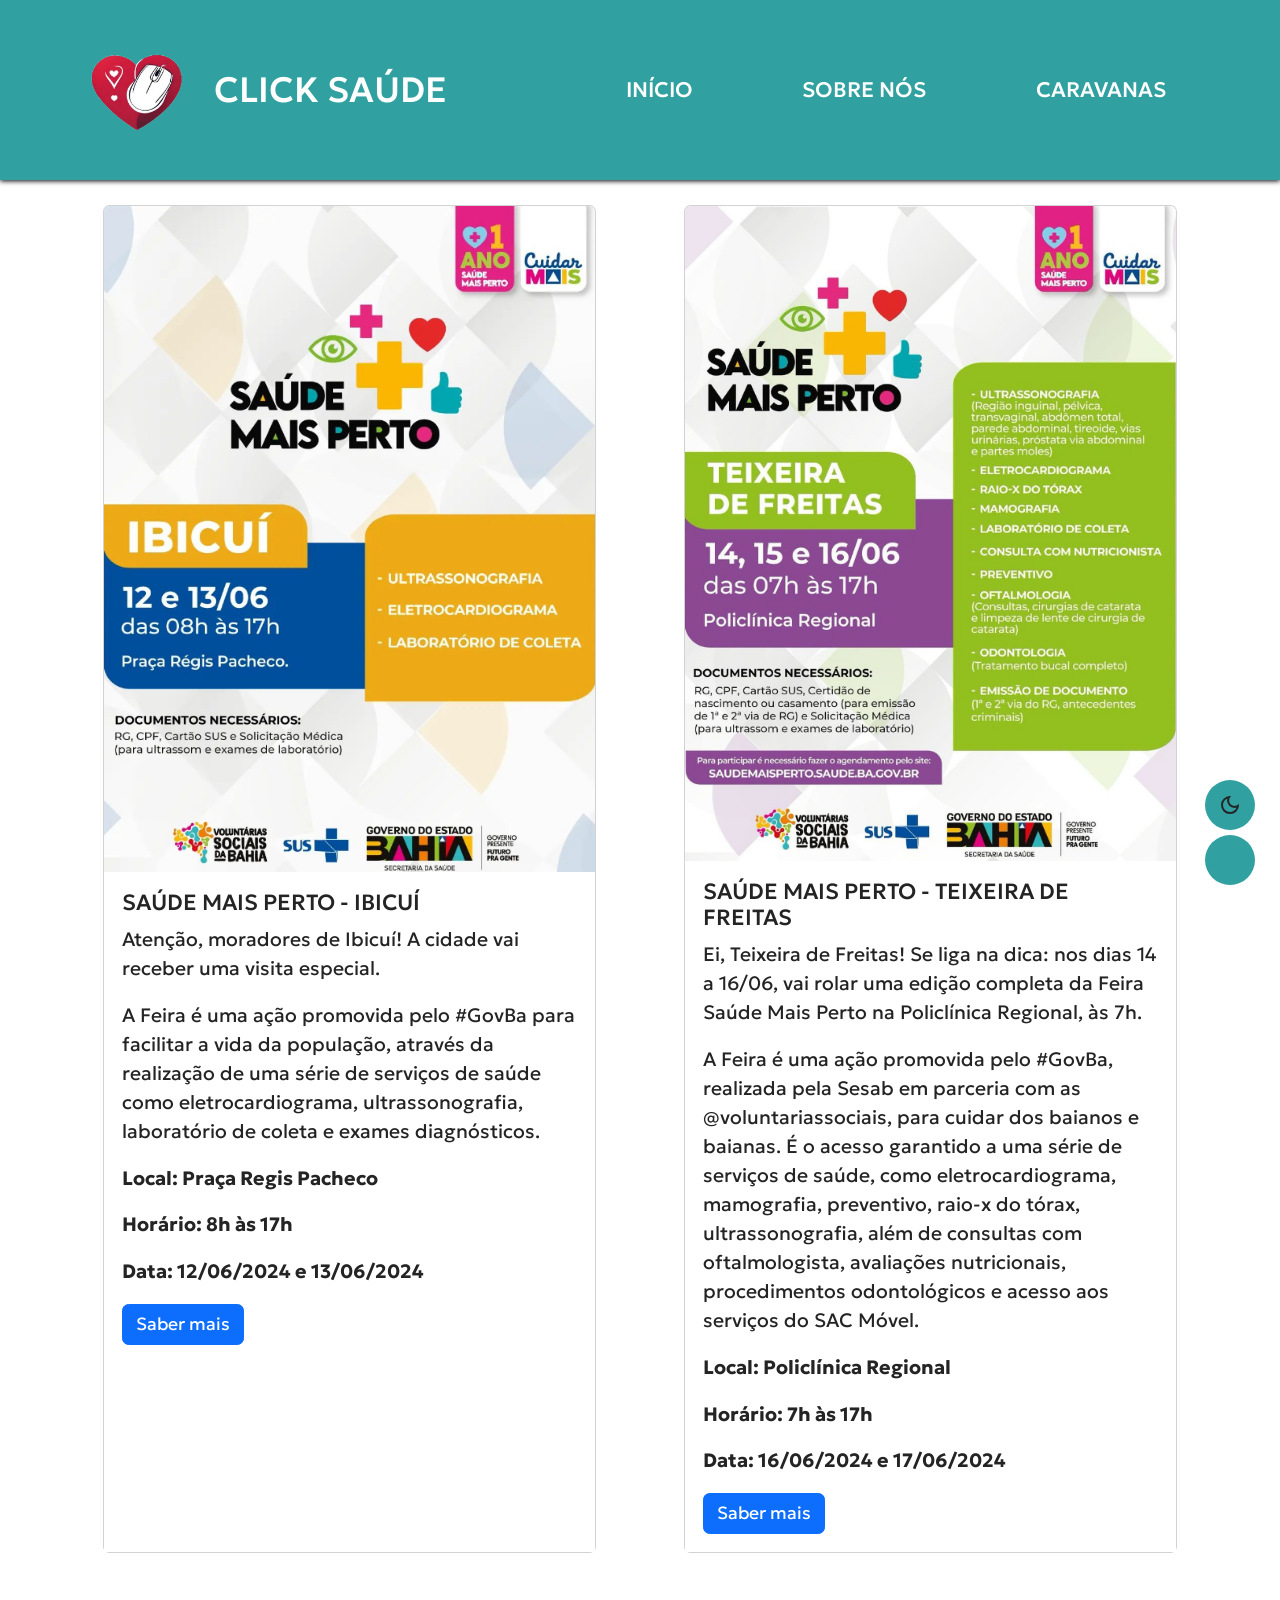
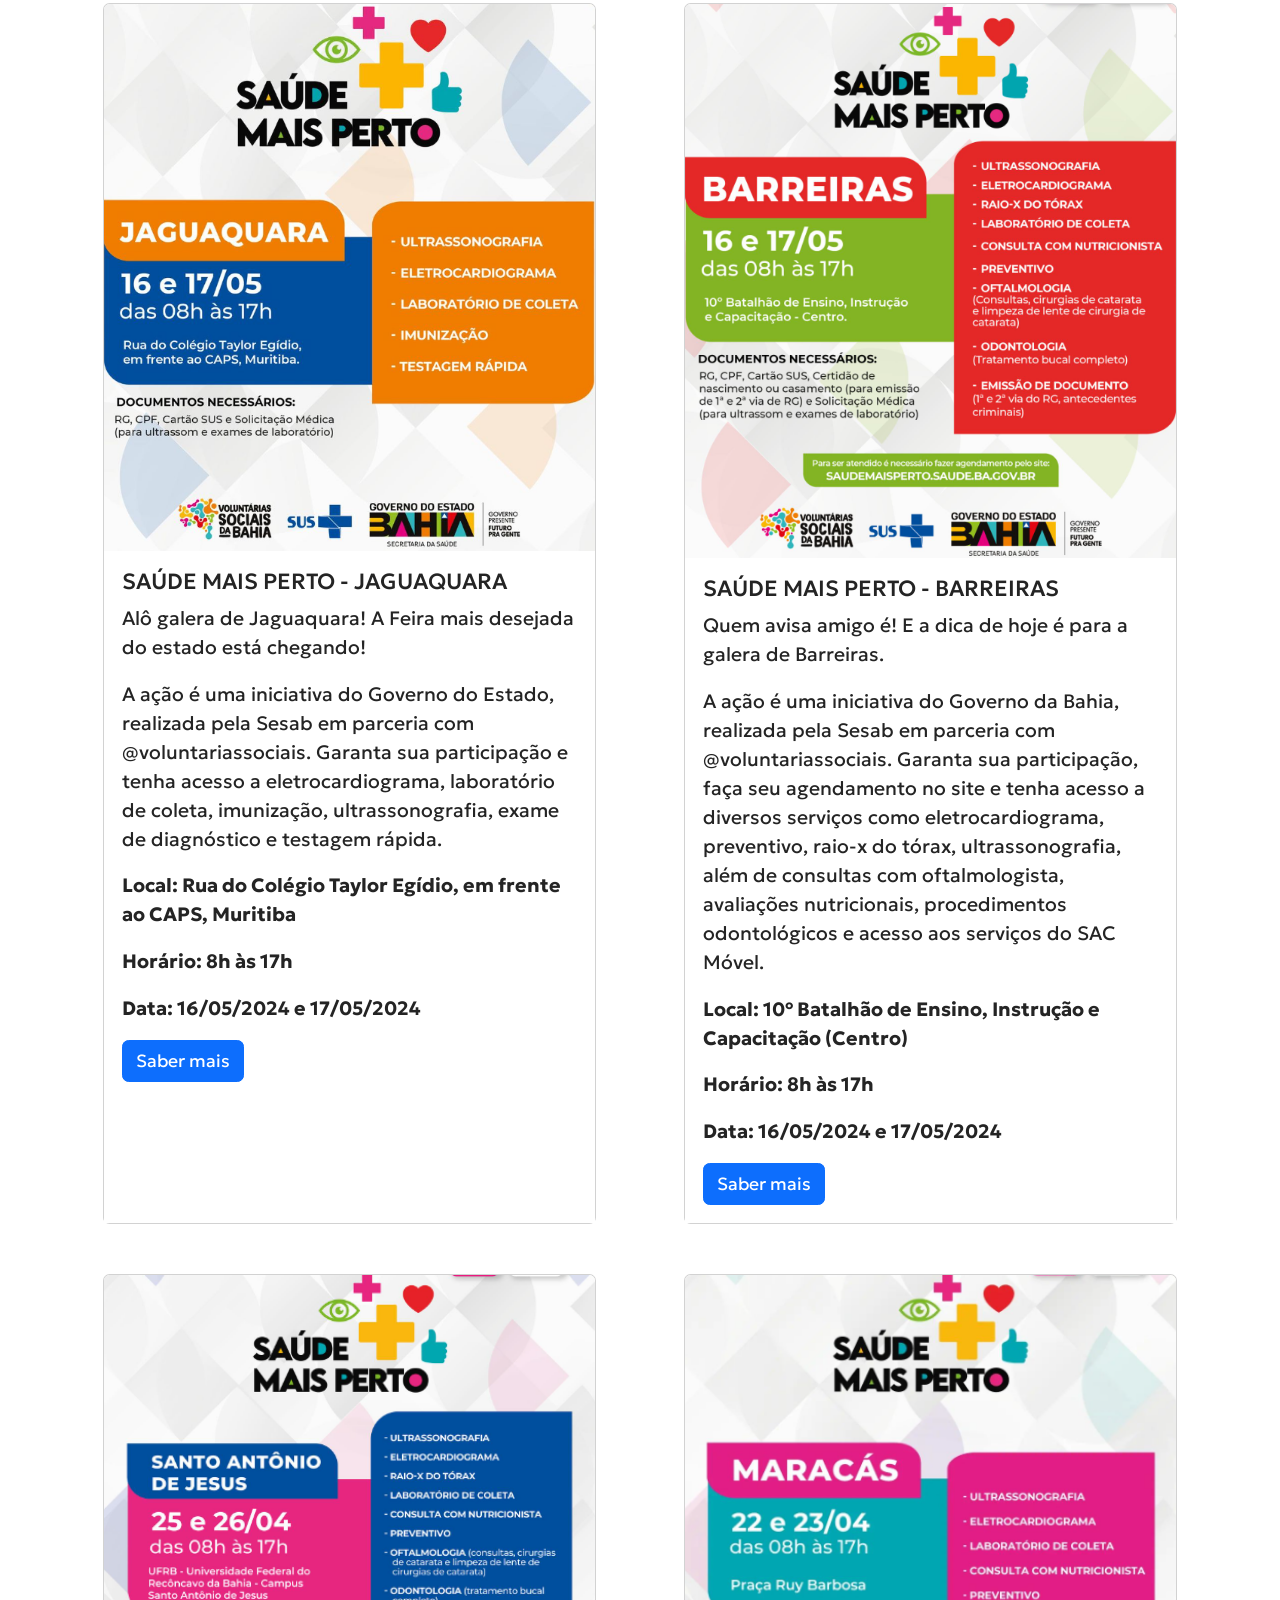
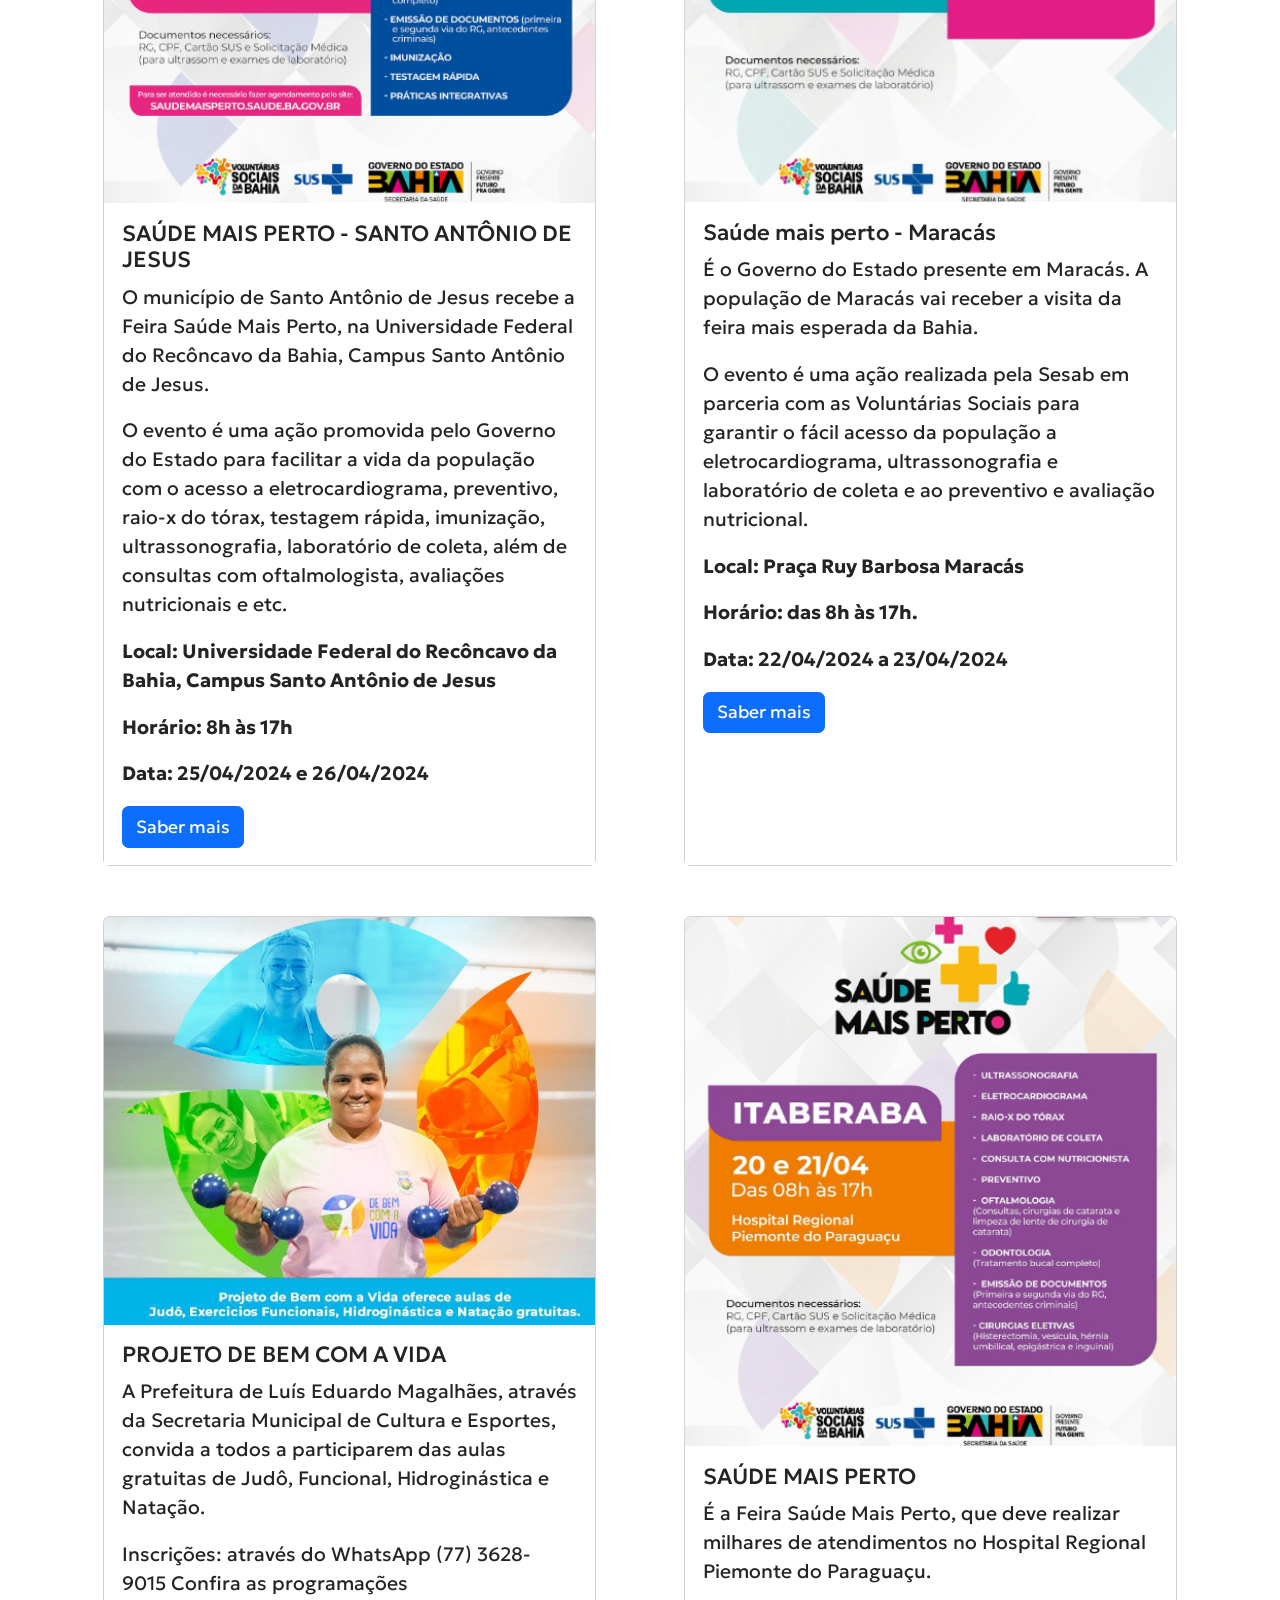
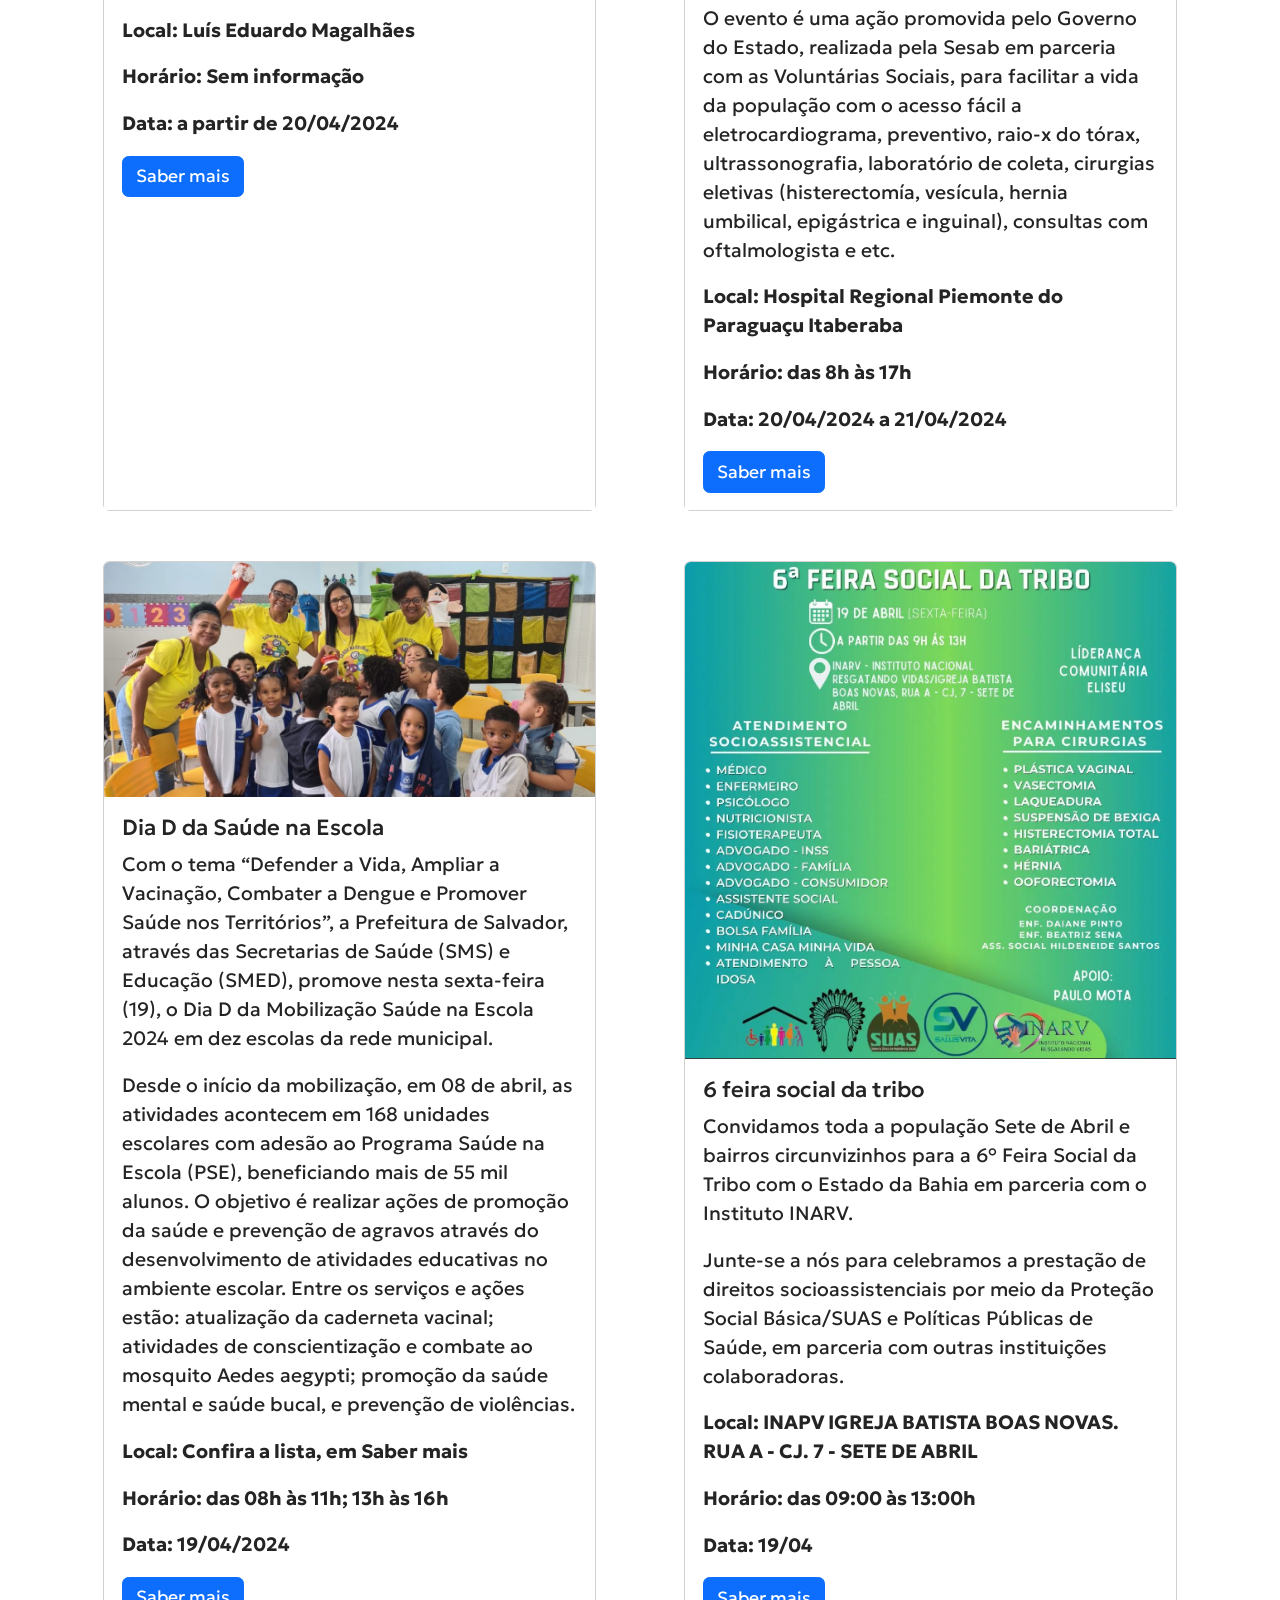
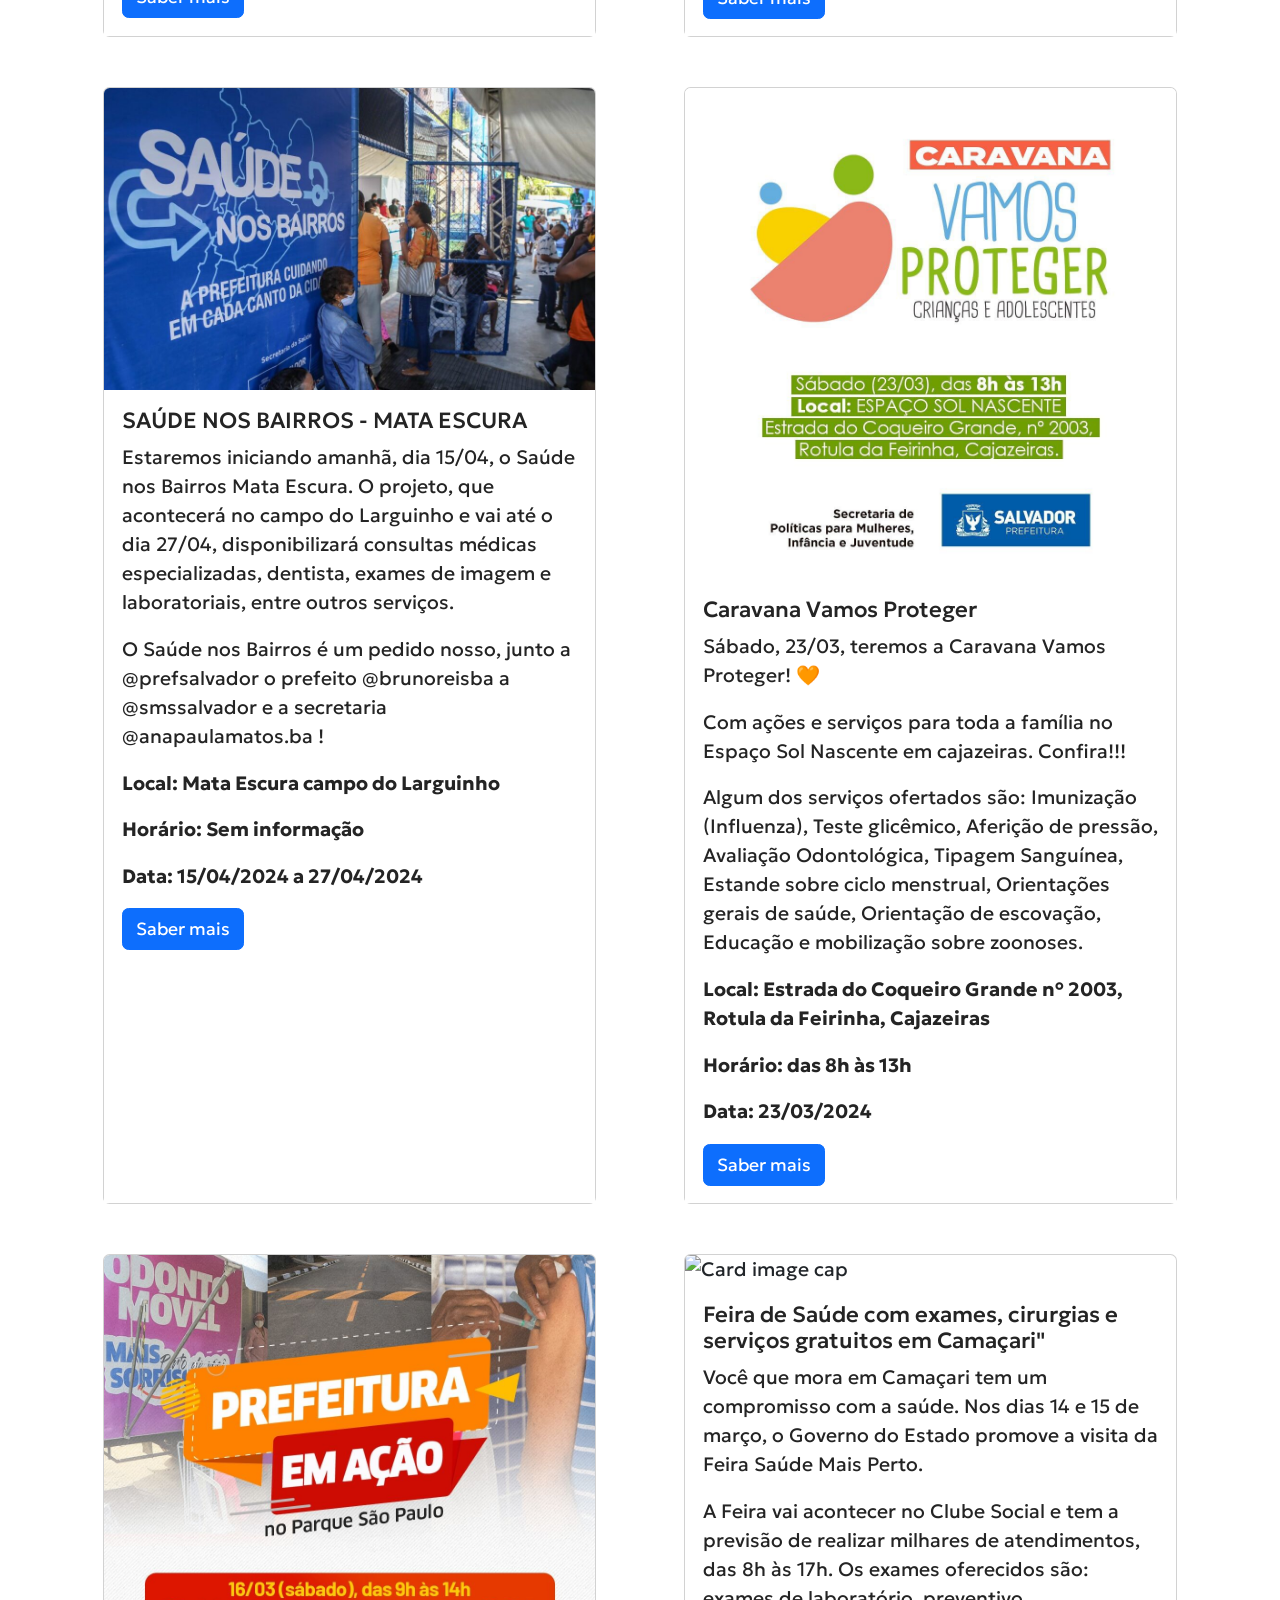
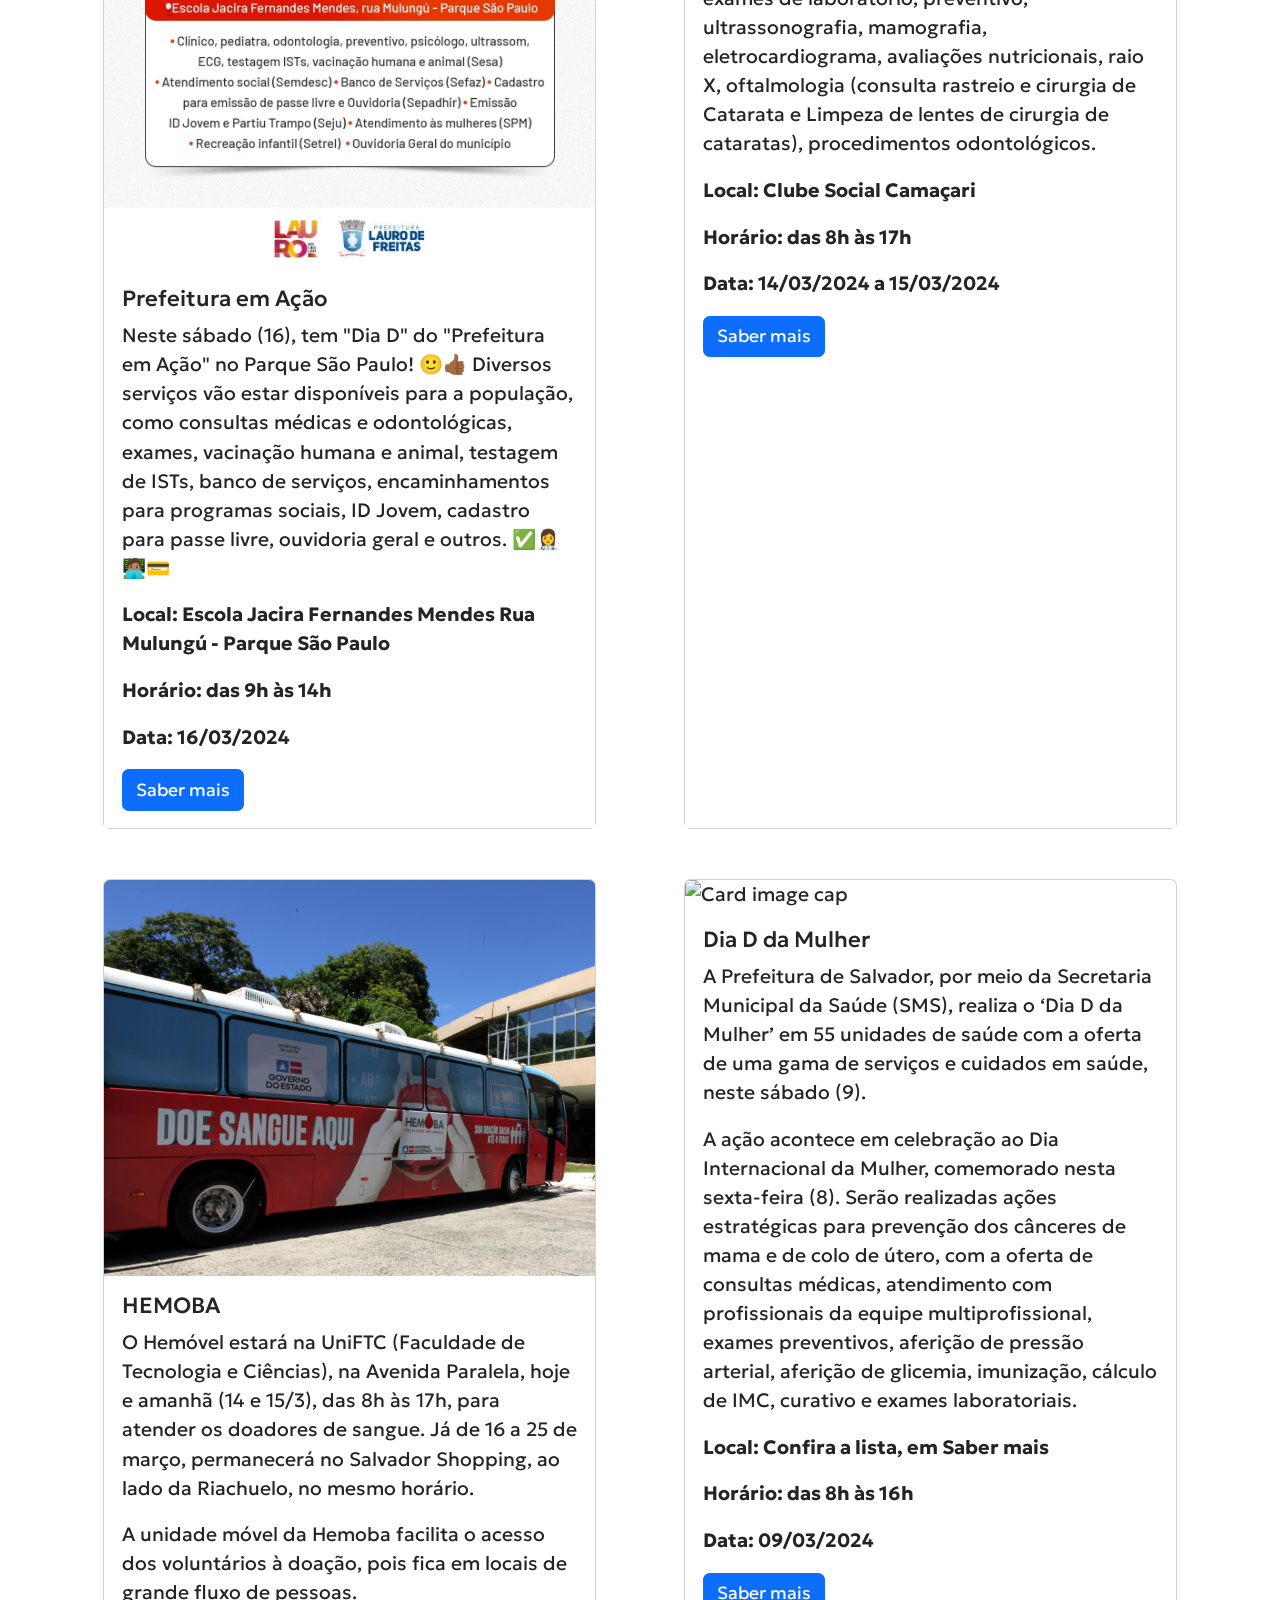
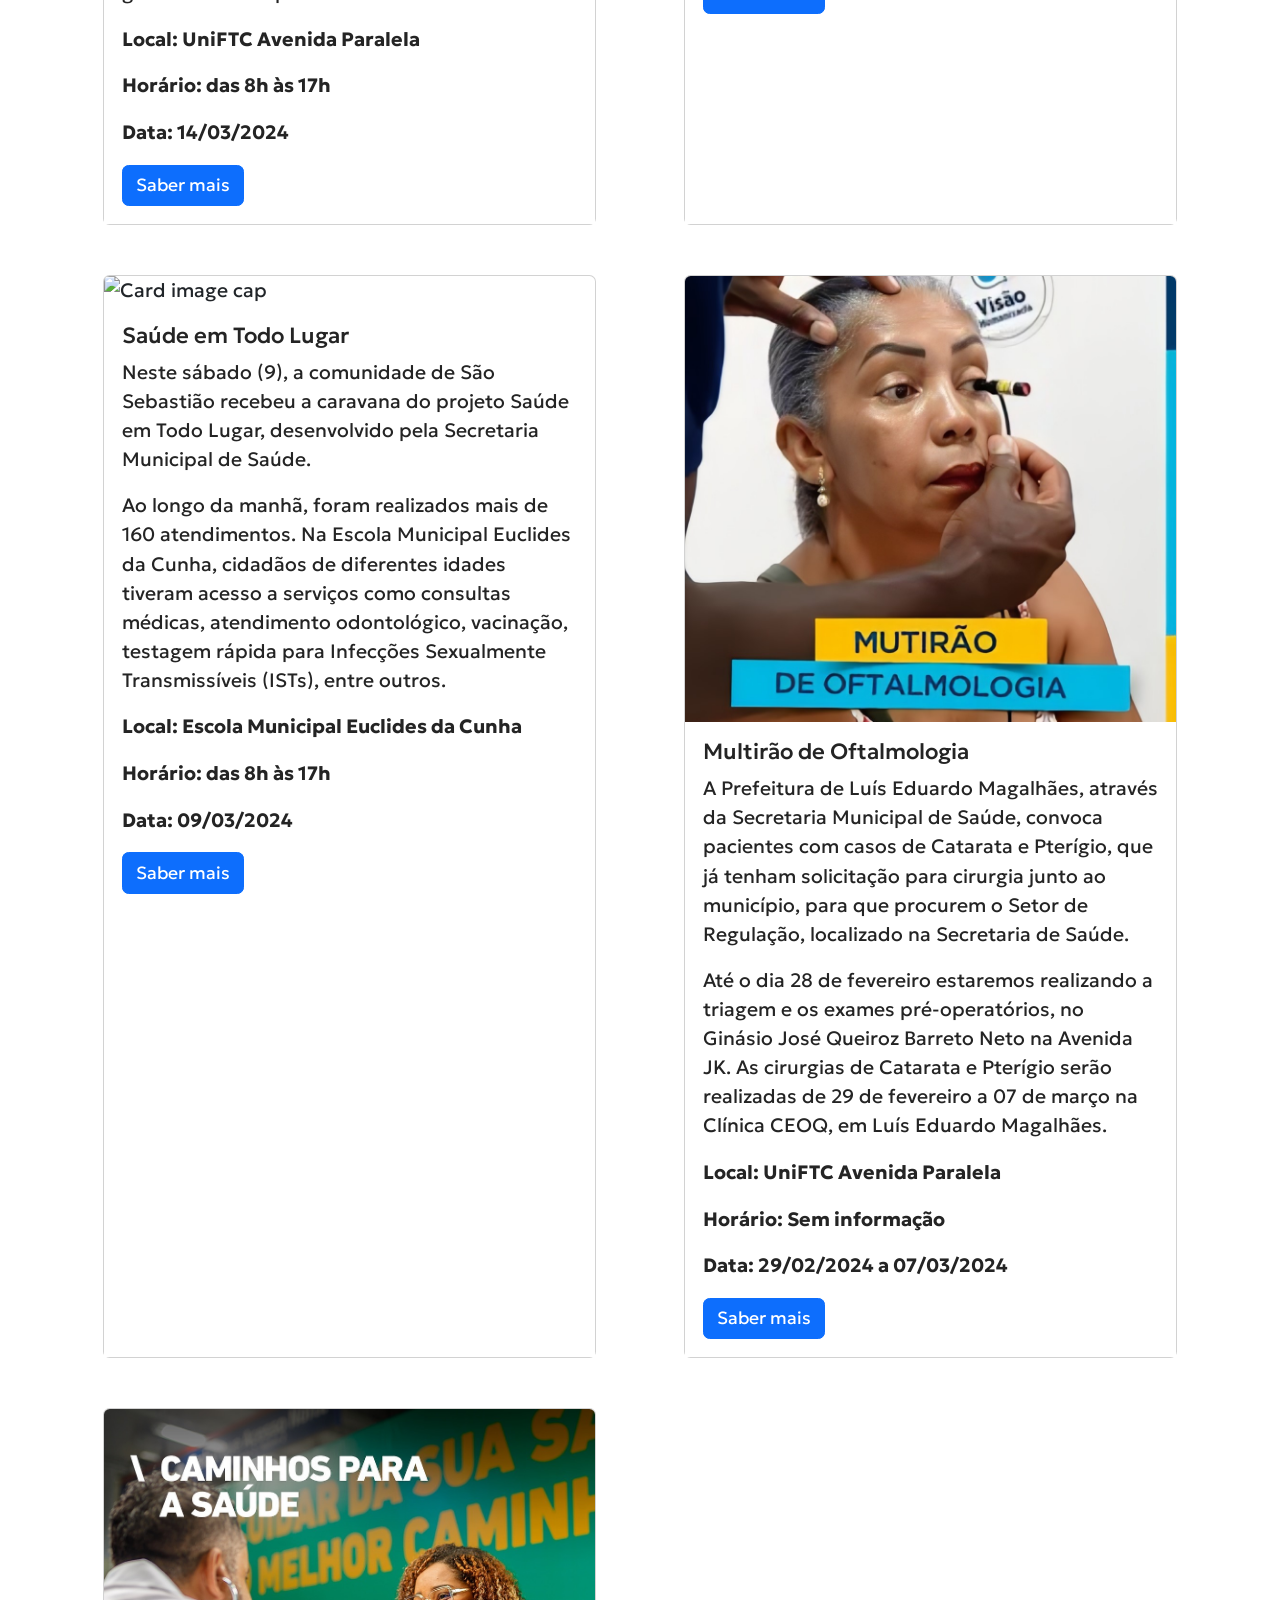
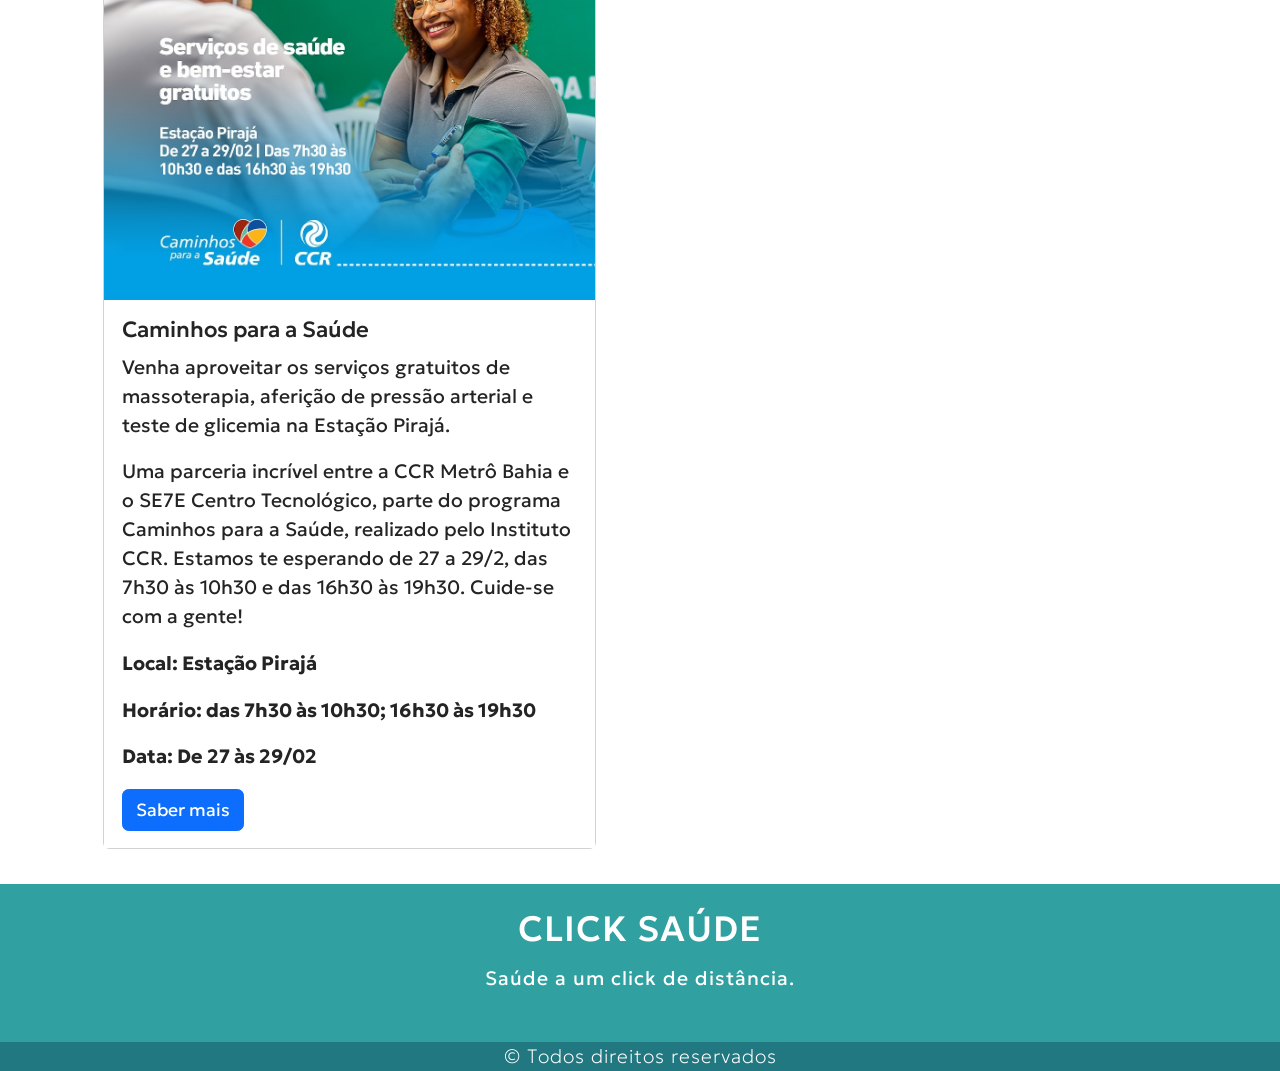
==== commit f90ecdfe: "Update index.html - Adjusted body begins with dark mode; - Adjusted sound image don't appear; - Ad" ====
--- a/index.html
+++ b/index.html
@@ -30,7 +30,7 @@
 
     <link rel="stylesheet" href="style.css" />
   </head>
-  <body class="dark">
+  <body class="">
     <header class="">
       <div class="logo-container">
         <img src="images/logo.png" id="logo" width="150" alt="Logo da click saúde" />
@@ -614,7 +614,7 @@
     <div id="utils">
       <button id="switch-theme" onclick="switchTheme()"></button>
       <button id="speechValue">
-        <img width="20px" height="20px" src="images/audio.png" id="speechImage" alt="" />
+        <img src="images/audio.svg" id="speechImage" alt="" />
       </button>
       <button id="pauseSpeech">
         <?xml version="1.0" ?><!DOCTYPE svg PUBLIC '-//W3C//DTD SVG 1.1//EN' 'http://www.w3.org/Graphics/SVG/1.1/DTD/svg11.dtd'>
@@ -655,5 +655,7 @@
         document.documentElement.scrollTop = 0;
       });
     </script>
+    <script type="module" src="https://unpkg.com/ionicons@7.1.0/dist/ionicons/ionicons.esm.js"></script>
+    <script nomodule src="https://unpkg.com/ionicons@7.1.0/dist/ionicons/ionicons.js"></script>
   </body>
 </html>
--- a/style.css
+++ b/style.css
@@ -1,4 +1,20 @@
 @import url('https://fonts.googleapis.com/css2?family=Geologica:wght@100..900&family=Merriweather:ital,wght@0,300;0,400;0,700;0,900;1,300;1,400;1,700;1,900&display=swap');
+:root{
+  --default-bg-color: white;
+  --font-color: #242424;
+  --header-font-color: white;
+  --primary-bg-color: #30A0A0;
+  --bw-footer-bg-color: #227880;
+  --switch-bg-url: url(images/moon.svg);
+}
+.dark{
+  --default-bg-color: #242424;
+  --font-color: #ddd;
+  --header-font-color: #ddd;
+  --primary-bg-color: #227880;
+  --bw-footer-bg-color: #14484D;
+  --switch-bg-url: url(images/sun.svg);
+}
 * {
   margin: 0;
   padding: 0;
@@ -23,6 +39,7 @@
   min-height: 100vh;
   height: 100vh;
   overflow-x: hidden;
+  background-color: var(--default-bg-color);
 }
 
 html {
@@ -35,11 +52,11 @@
   justify-content: space-around;
   align-items: center;
   height: 20%;
-  background-color: rgb(48, 160, 160);
+  background-color: var(--primary-bg-color);
   /* background-color: white; */
   box-shadow: 0 1px 5px rgb(0, 0, 0);
   margin-bottom: 5px;
-  color: white;
+  color: var(--header-font-color);
 }
 
 nav {
@@ -65,7 +82,7 @@
 }
 .logo-title {
   margin: 0;
-  font-size: 2rem ;
+  font-size: 2rem;
 }
 .nav-options {
   width: 100%;
@@ -88,6 +105,13 @@
   border-radius: 10px;
   border-bottom: solid 1px white;
 }
+.card-body {
+  background-color: var(--default-bg-color);
+}
+.card-body > p,
+.card-title {
+  color: var(--font-color)
+}
 
 /* FOOTER */
 @import url('https://fonts.googleapis.com/css2?family=Inter:wght@100..900&display=swap');
@@ -100,7 +124,7 @@
 }
 
 #footer-content{
-  background-color: rgb(48, 160, 160);
+  background-color: var(--primary-bg-color);
   display: flex;
   align-items: center;
   justify-content: center;
@@ -135,7 +159,7 @@
 #footer-copyright{
   display: flex;
   justify-content: center;
-  background-color: rgb(34, 120, 128);
+  background-color: var(--bw-footer-bg-color);
   font-weight: 100;
 }
 
@@ -157,7 +181,7 @@
   width: 50px;
   border: none;
   border-radius: 100px;
-  background-color: rgb(48, 160, 160);
+  background-color: var(--primary-bg-color);
 }
 
 #utils > *:hover {
@@ -171,6 +195,9 @@
   padding: 5px 10px;
   display: flex;
   flex-direction: column;
+}
+#switch-theme {
+  background: var(--primary-bg-color) var(--switch-bg-url) no-repeat center;
 }
 
 #pauseSpeech {
@@ -187,7 +214,7 @@
   height: 50px;
   width: 50px;
   border: none;
-  background-color: rgb(48, 160, 160);
+  background-color: var(--primary-bg-color);
   box-shadow: 0 3px 5px rgb(0, 0, 0);
 }
 #scrollToTop:hover {
@@ -287,7 +314,7 @@
 }
 .local-links {
   text-decoration: none;
-  color: #212529;
+  color: var(--font-color);
   transition: 250ms;
 }
 .local-links:hover {
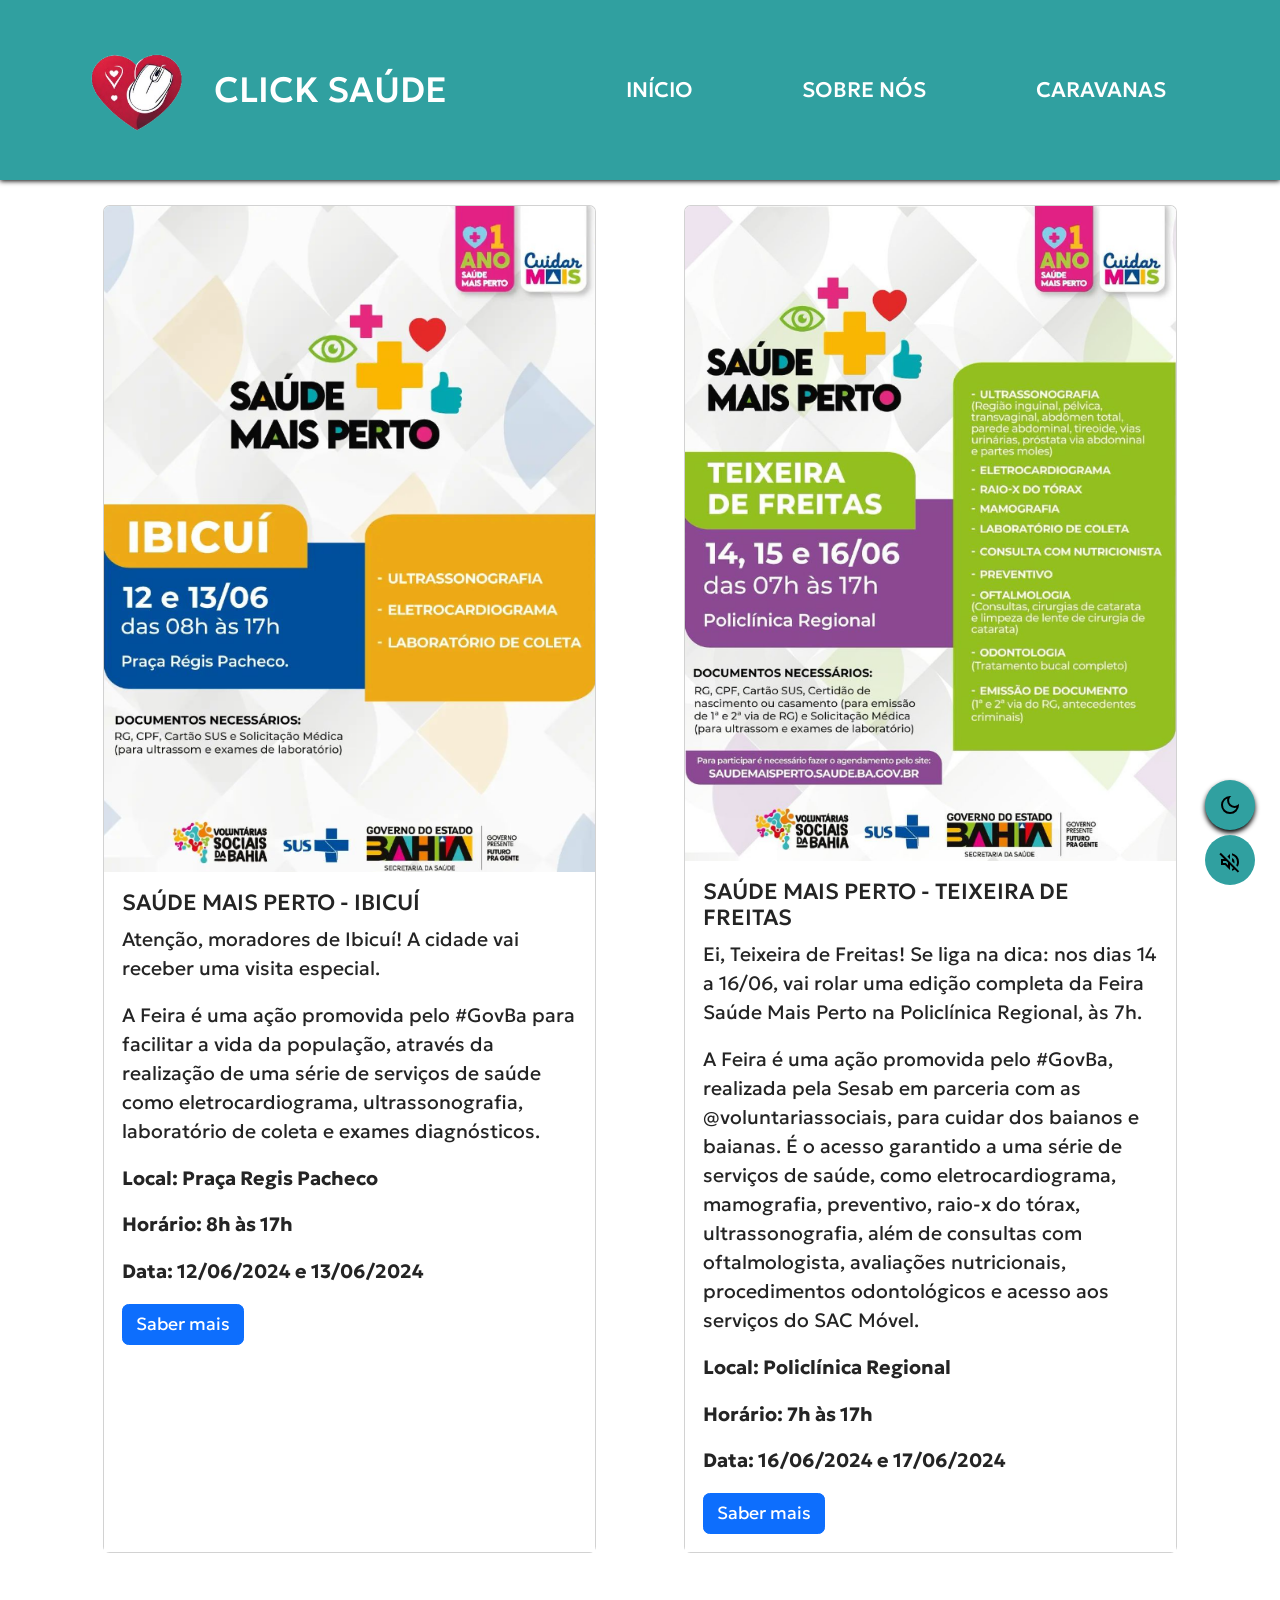
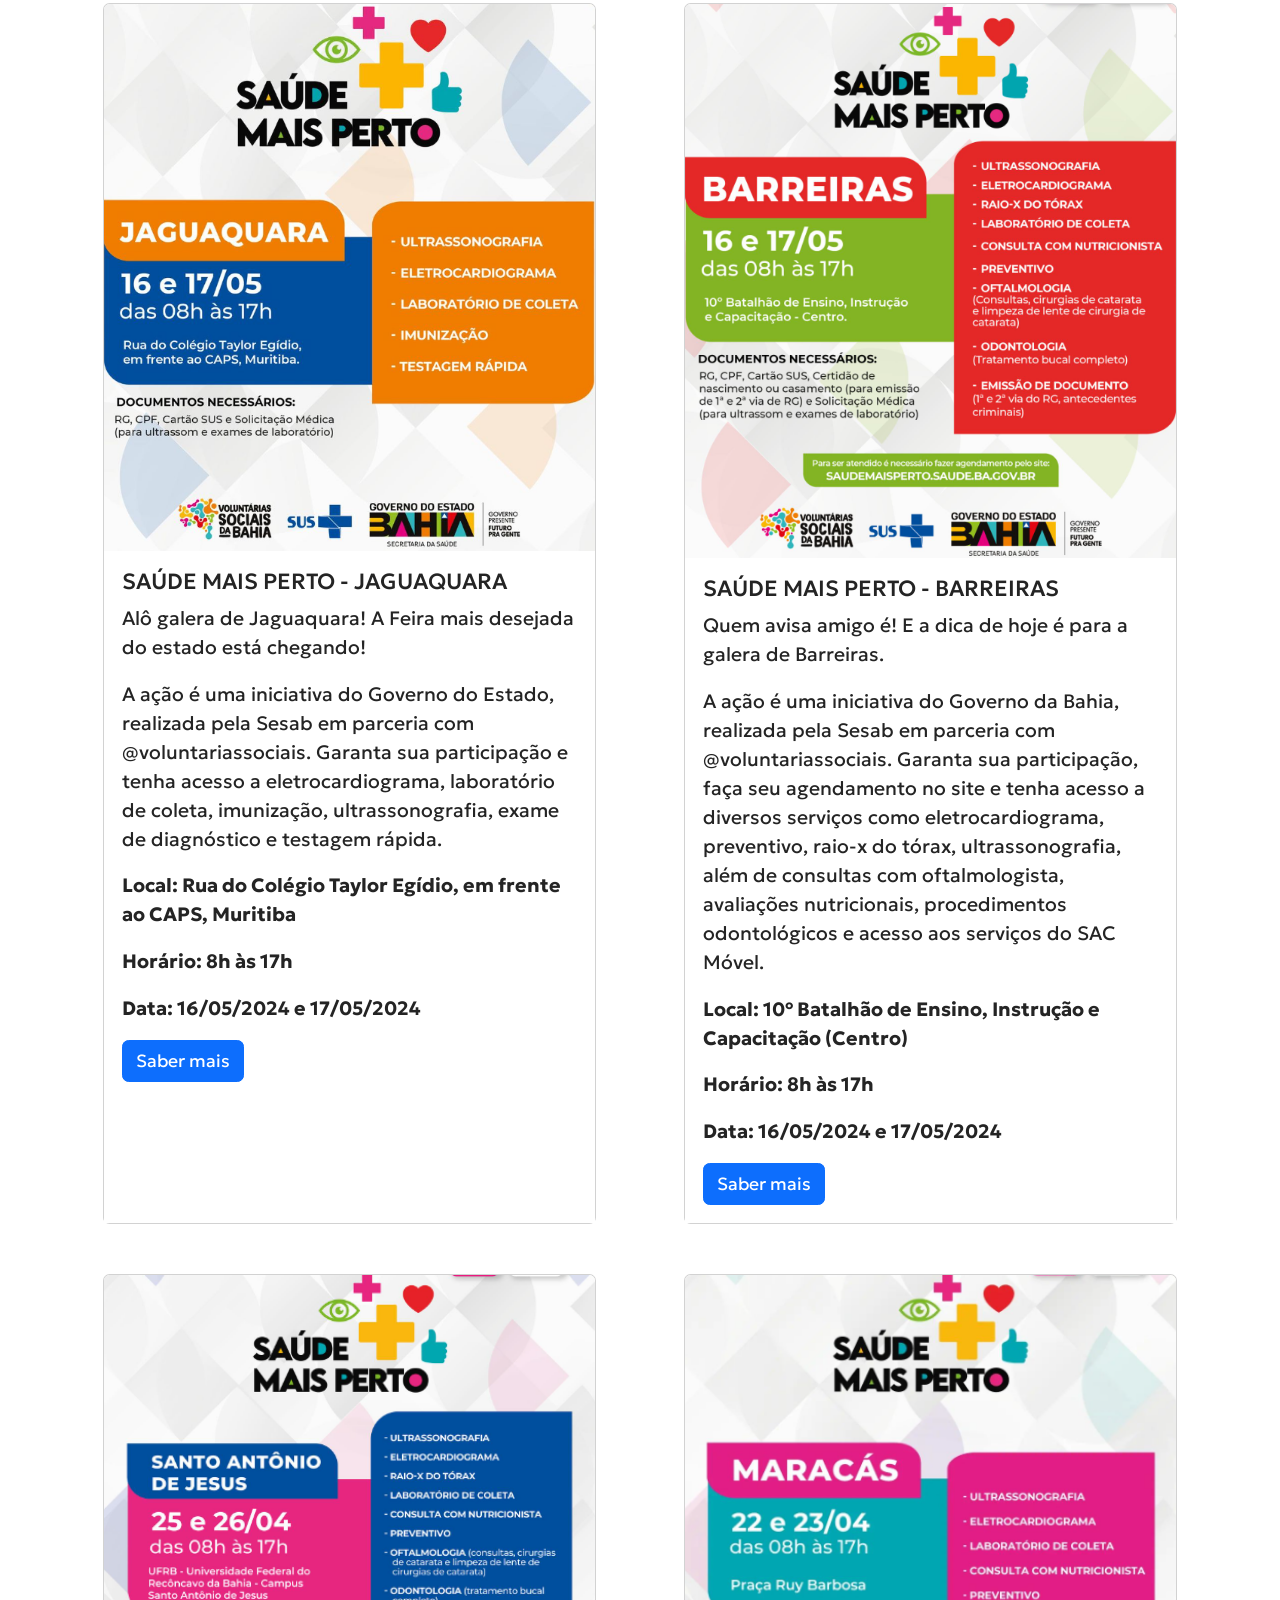
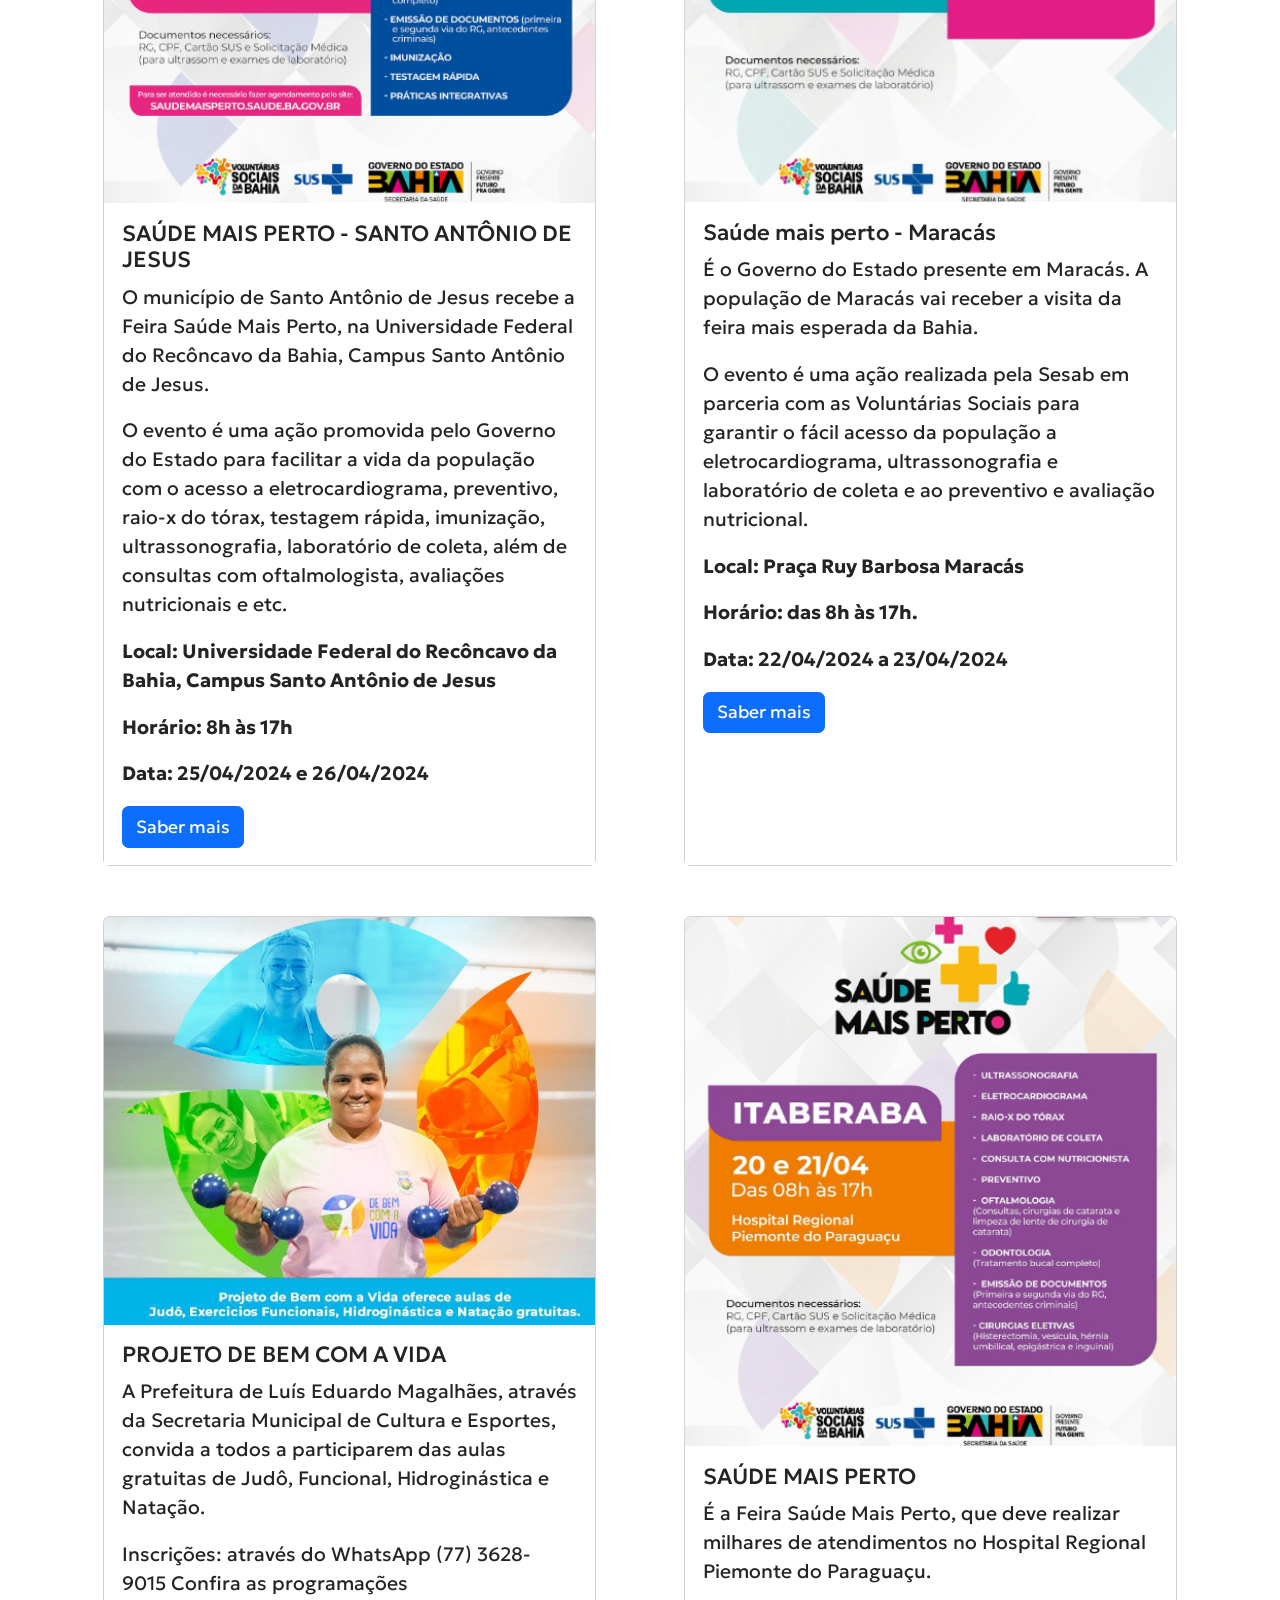
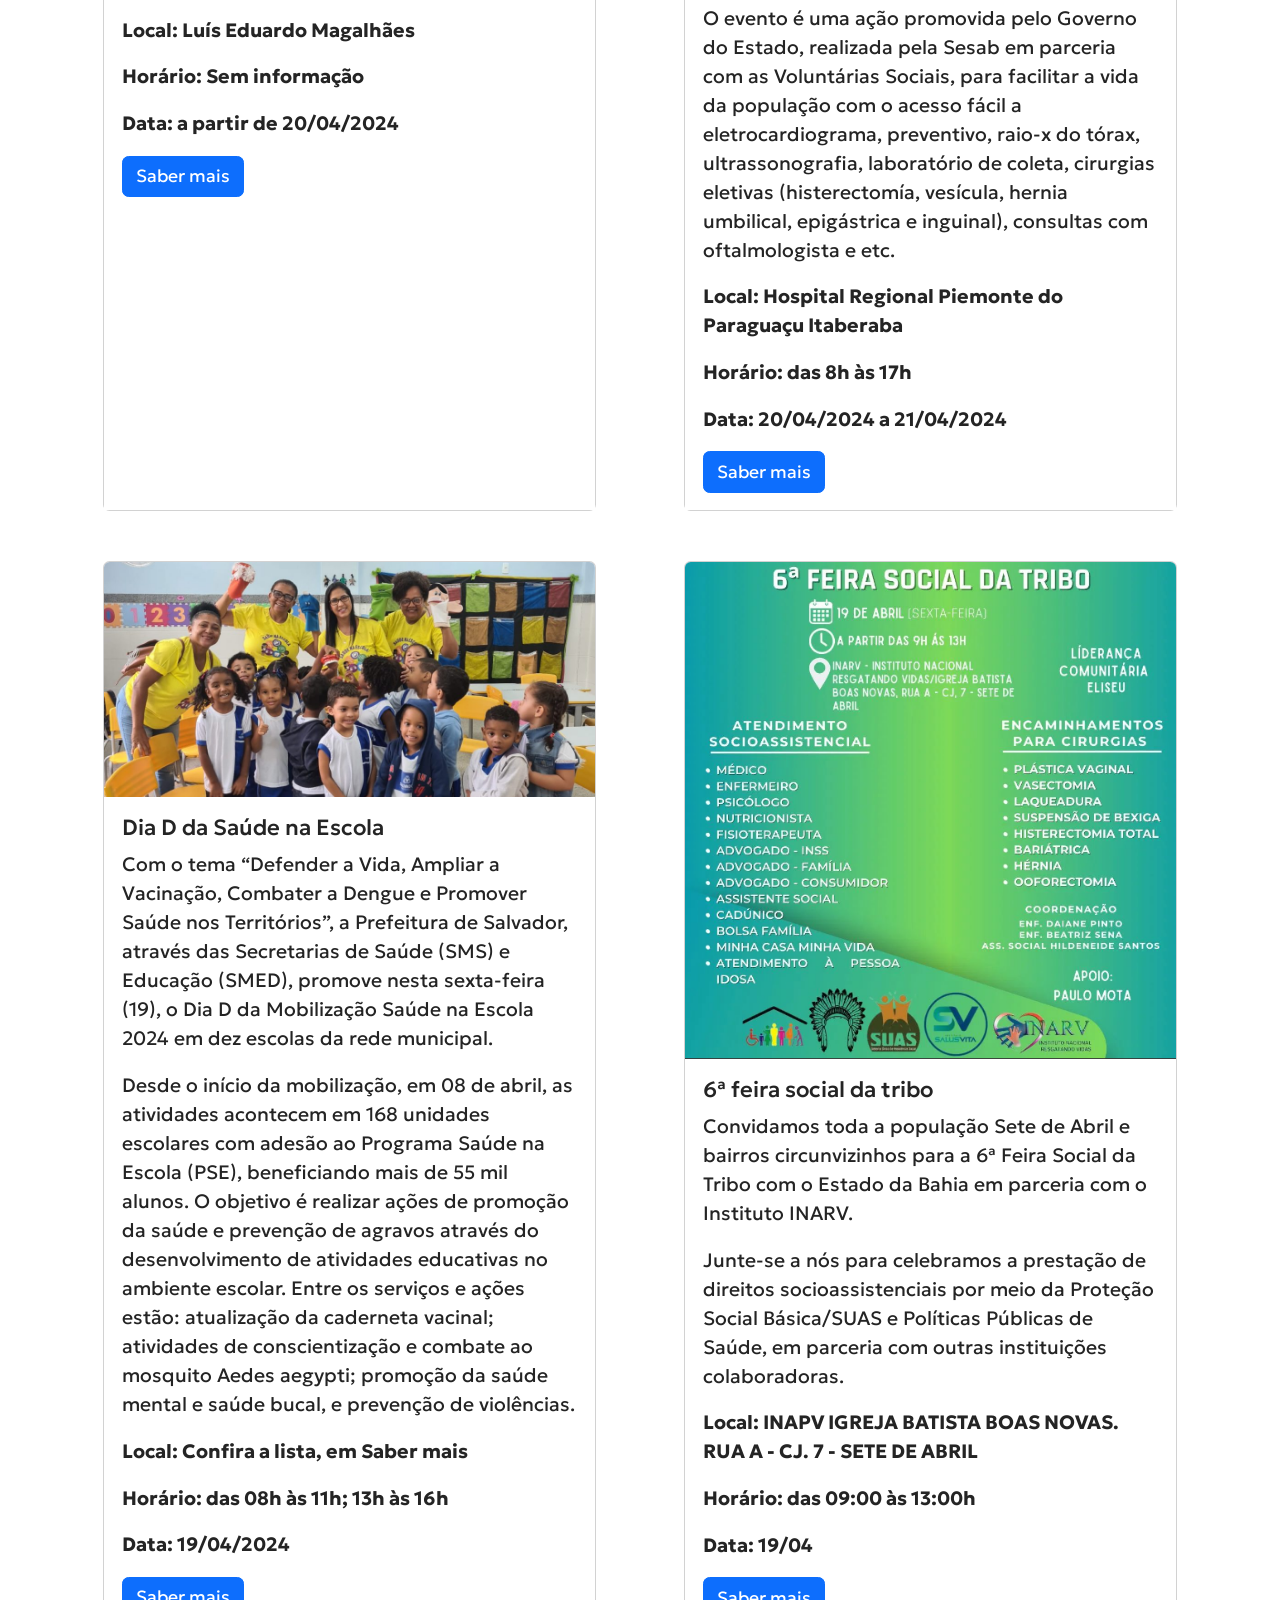
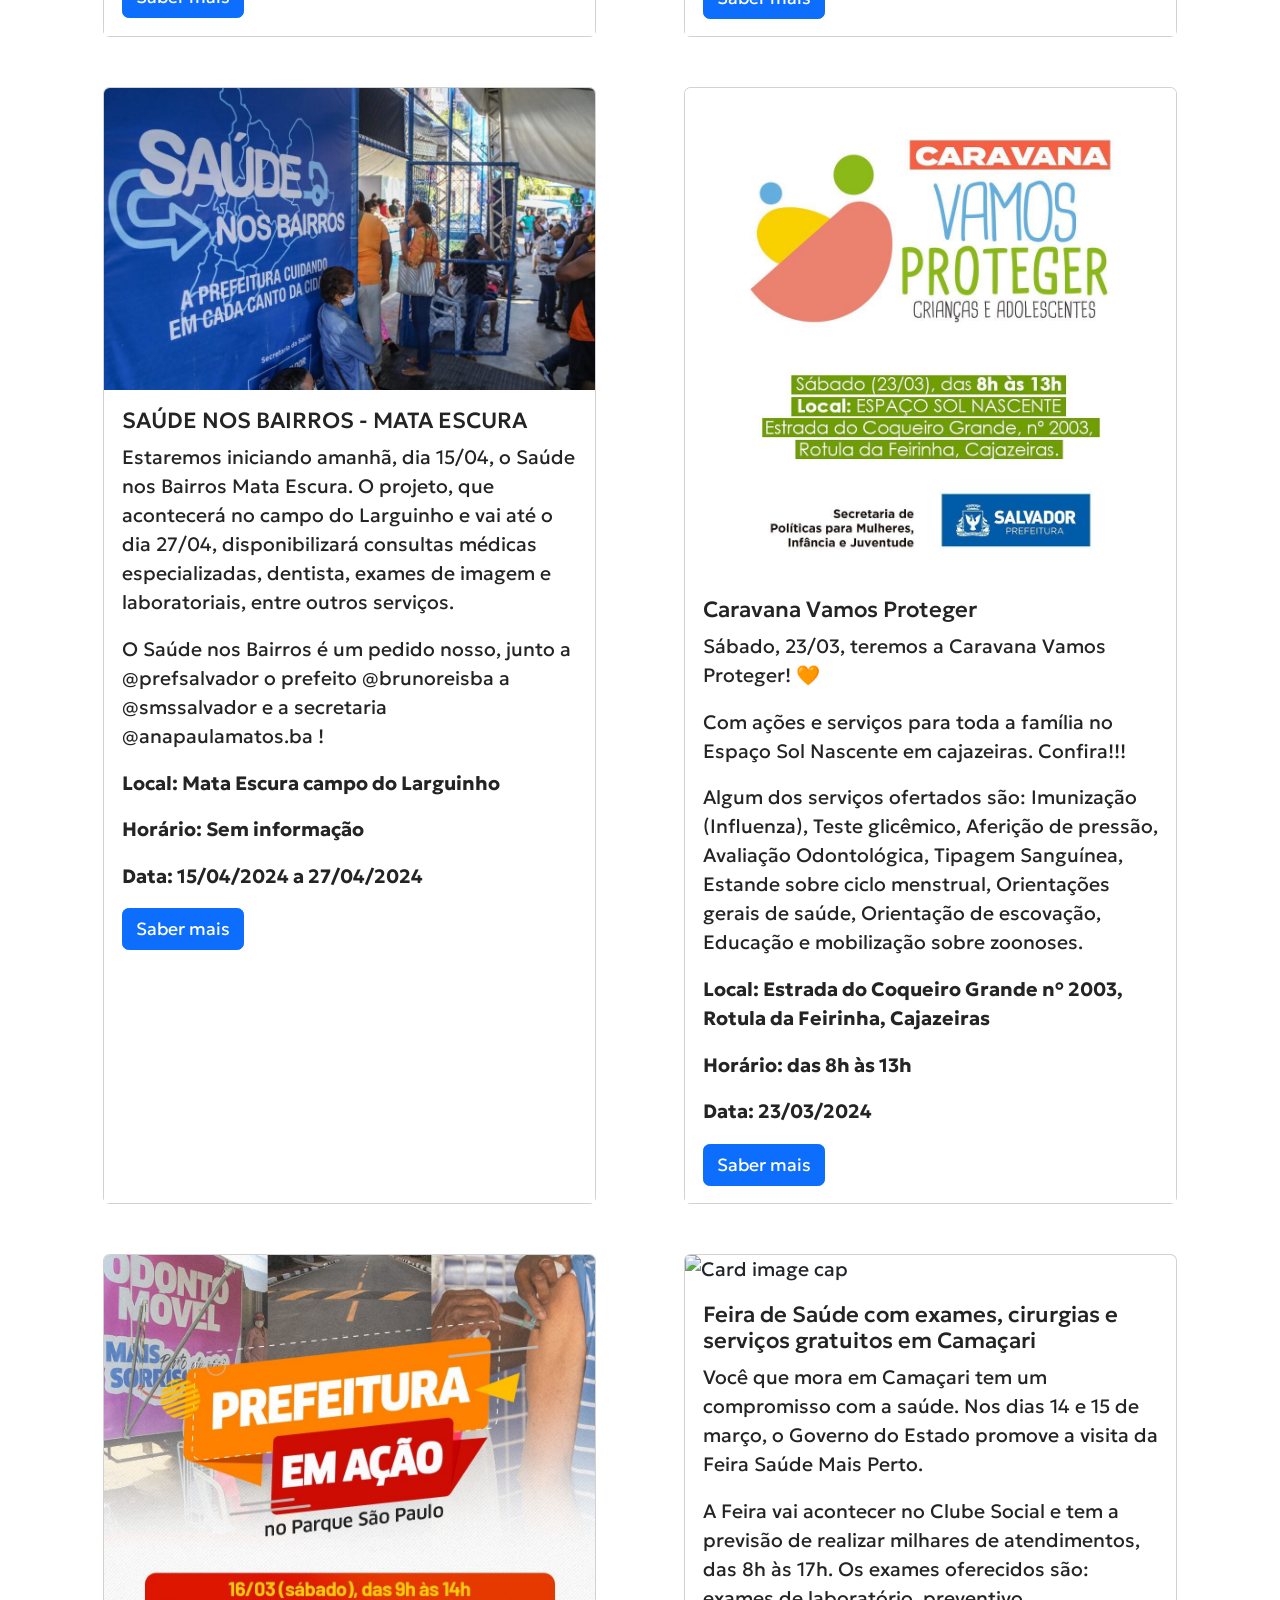
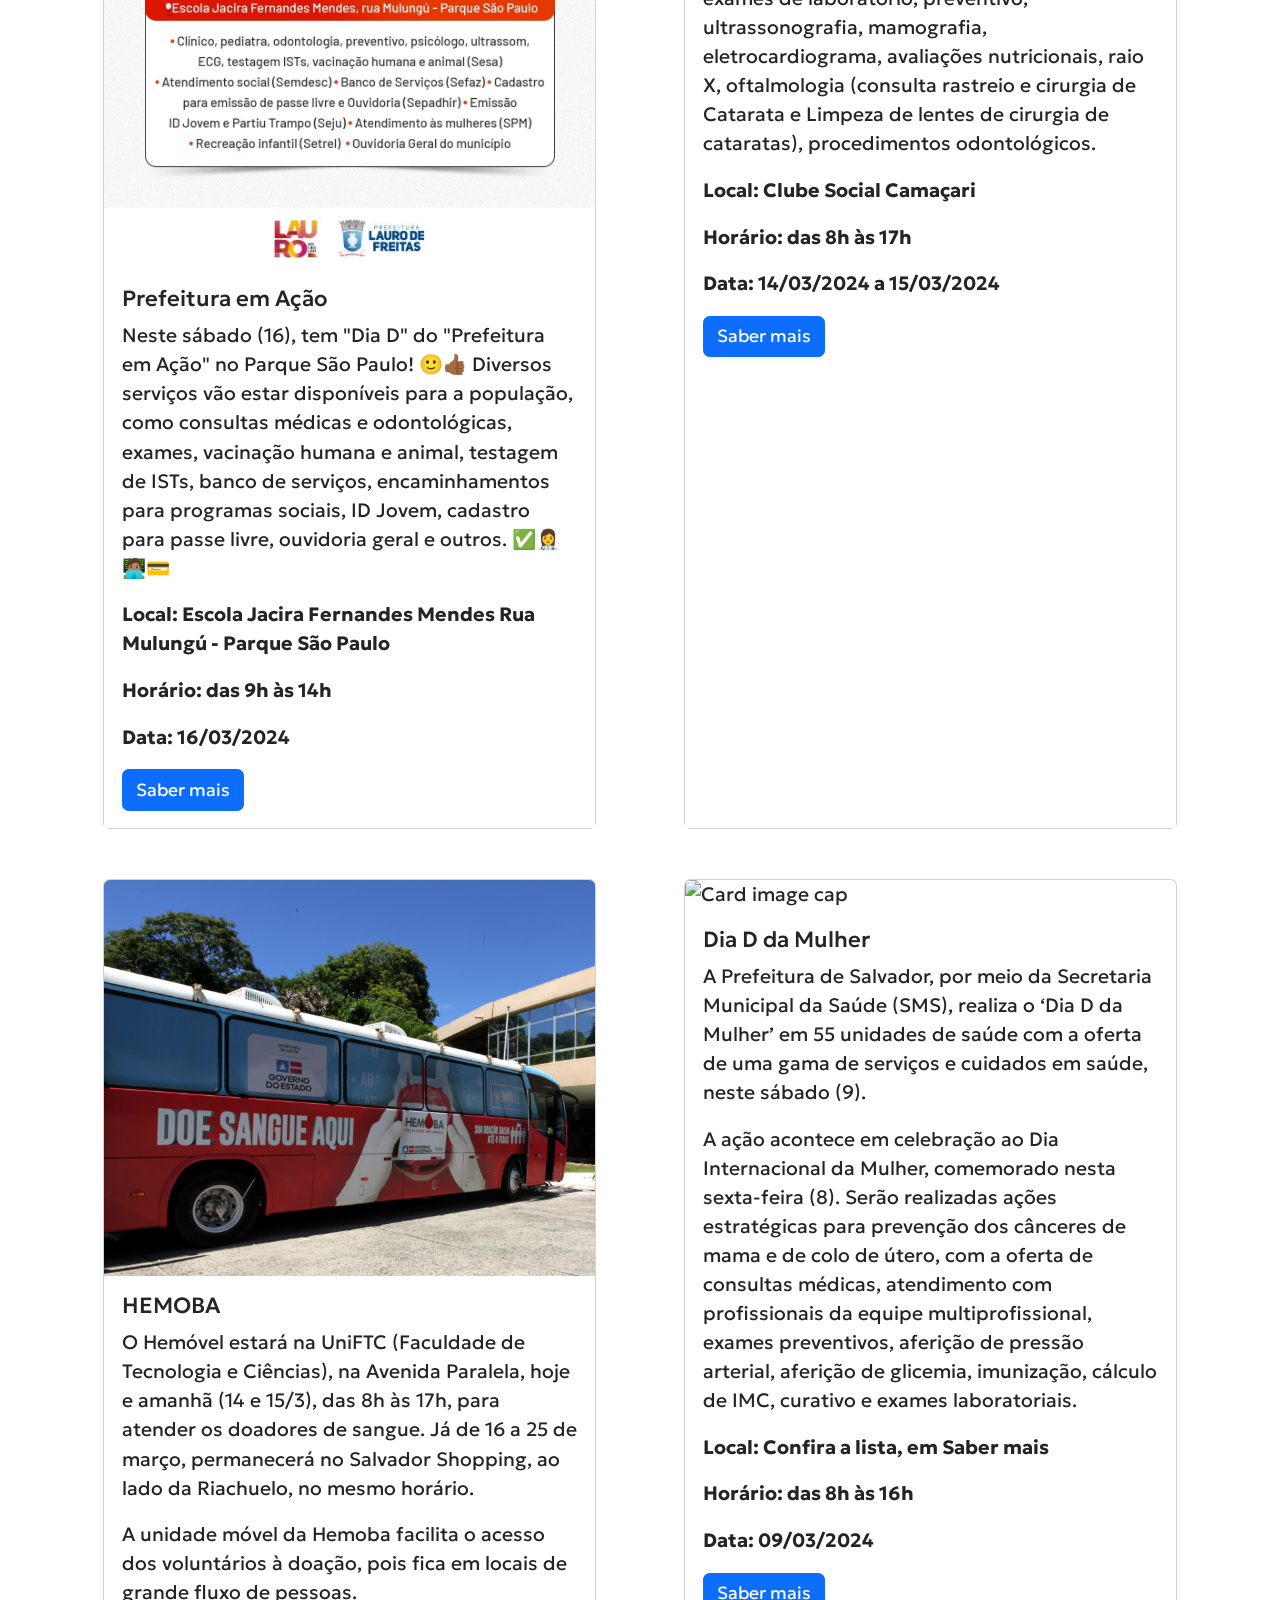
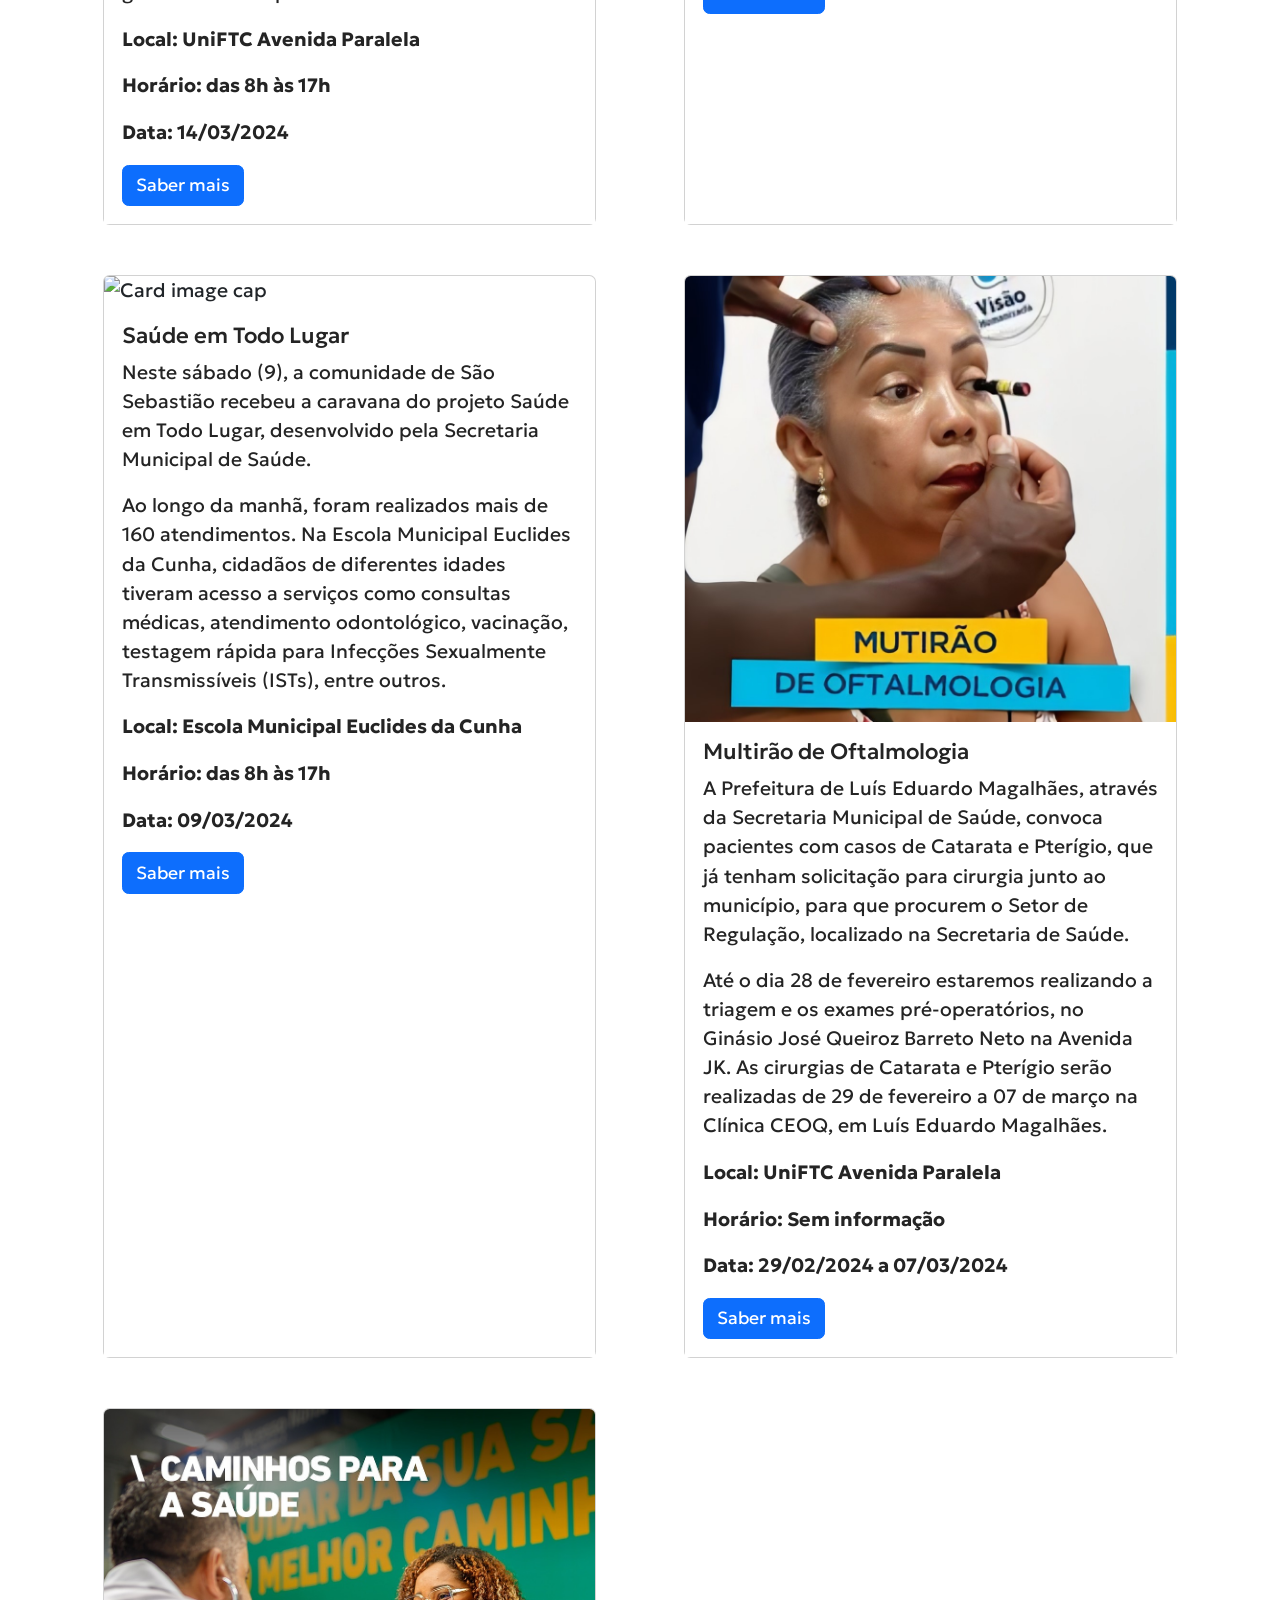
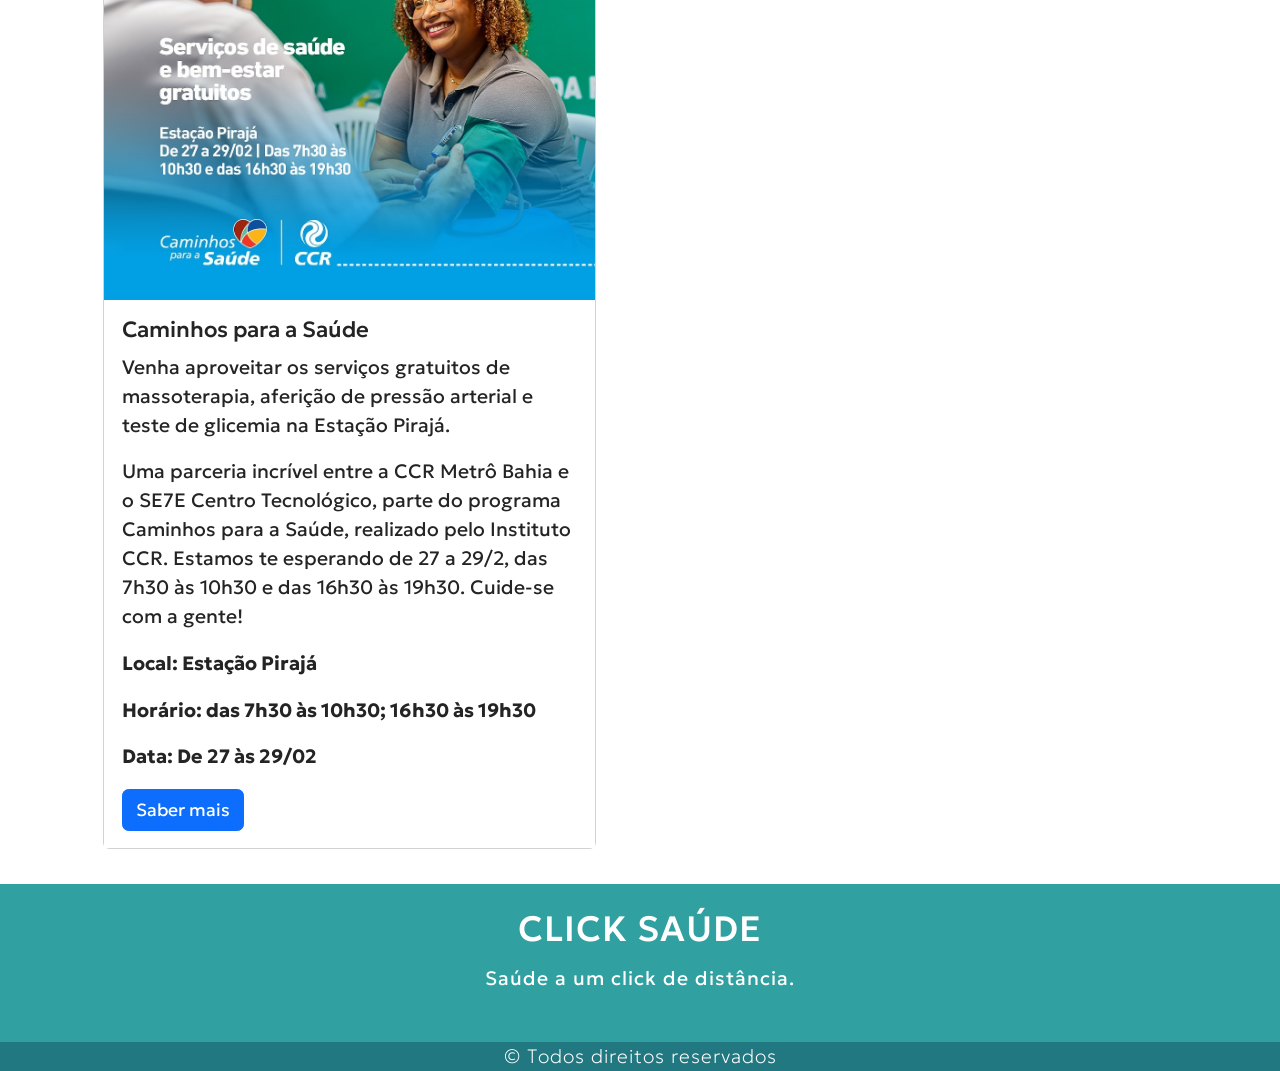
==== commit 10c85e89: "Update index.html - Switch scrollToTop char to svg" ====
--- a/index.html
+++ b/index.html
@@ -295,9 +295,9 @@
             <div class="card">
             <img class="card-img-top" src="images/posts/6-feira-social-tribo.png" alt="Card image cap" />
             <div class="card-body">
-              <h5 class="card-title">6 feira social da tribo</h5>
-              <p class="card-text">
-                Convidamos toda a população Sete de Abril e bairros circunvizinhos para a 6° Feira Social da Tribo com o Estado da Bahia em parceria
+              <h5 class="card-title">6ª feira social da tribo</h5>
+              <p class="card-text">
+                Convidamos toda a população Sete de Abril e bairros circunvizinhos para a 6ª Feira Social da Tribo com o Estado da Bahia em parceria
                 com o Instituto INARV.
               </p>
               <p>
@@ -398,7 +398,7 @@
               alt="Card image cap"
             />
             <div class="card-body">
-              <h5 class="card-title">Feira de Saúde com exames, cirurgias e serviços gratuitos em Camaçari"</h5>
+              <h5 class="card-title">Feira de Saúde com exames, cirurgias e serviços gratuitos em Camaçari</h5>
               <p class="card-text">
                 Você que mora em Camaçari tem um compromisso com a saúde. Nos dias 14 e 15 de março, o Governo do Estado promove a visita da Feira
                 Saúde Mais Perto.
@@ -639,7 +639,9 @@
           </g>
         </svg>
       </button>
-      <button id="scrollToTop">&UpArrow;</button>
+      <button id="scrollToTop">
+        <img src="./images/scrollTop.svg" alt="">
+      </button>
     </div>
     <script>
       const header = document.querySelector('header');
--- a/style.css
+++ b/style.css
@@ -6,14 +6,16 @@
   --primary-bg-color: #30A0A0;
   --bw-footer-bg-color: #227880;
   --switch-bg-url: url(images/moon.svg);
+  --highlight-color: rgba(255, 255, 255, 0.2);
 }
 .dark{
   --default-bg-color: #242424;
   --font-color: #ddd;
   --header-font-color: #ddd;
-  --primary-bg-color: #227880;
-  --bw-footer-bg-color: #14484D;
+  --primary-bg-color: #14484d;
+  --bw-footer-bg-color: #061819;
   --switch-bg-url: url(images/sun.svg);
+  --highlight-color: rgba(0, 0, 0, 0.2);
 }
 * {
   margin: 0;
@@ -40,6 +42,7 @@
   height: 100vh;
   overflow-x: hidden;
   background-color: var(--default-bg-color);
+  transition: 300ms;
 }
 
 html {
@@ -103,14 +106,16 @@
 .nav-options-button:hover {
   /* opacity: 0.5; */
   border-radius: 10px;
-  border-bottom: solid 1px white;
+  border-bottom: solid 1px var(--header-font-color);
 }
 .card-body {
   background-color: var(--default-bg-color);
+  transition: 350ms;
 }
 .card-body > p,
 .card-title {
-  color: var(--font-color)
+  color: var(--font-color);
+  transition: 350ms;
 }
 
 /* FOOTER */
@@ -119,12 +124,13 @@
 footer {
   font-family: 'inter', sans-serif;
   letter-spacing: 1px;
-  color: white;
+  color: var(--header-font-color);
   margin-top: 2rem;
 }
 
 #footer-content{
   background-color: var(--primary-bg-color);
+  transition: 350ms;
   display: flex;
   align-items: center;
   justify-content: center;
@@ -148,18 +154,19 @@
   display: flex;
   padding: 10px;
   border-radius: 50%;
-  color: white;
+  color: var(--header-font-color);
   transition: background 250ms;
 }
 
 #footer-social-media .footer-link:hover{
-  background: rgba(255, 255, 255, 0.2);
+  background: var(--highlight-color);
   }
 
 #footer-copyright{
   display: flex;
   justify-content: center;
   background-color: var(--bw-footer-bg-color);
+  transition: 350ms;
   font-weight: 100;
 }
 
@@ -182,6 +189,7 @@
   border: none;
   border-radius: 100px;
   background-color: var(--primary-bg-color);
+  transition: 350ms;
 }
 
 #utils > *:hover {
@@ -198,6 +206,7 @@
 }
 #switch-theme {
   background: var(--primary-bg-color) var(--switch-bg-url) no-repeat center;
+  box-shadow: 0 3px 5px rgb(0, 0, 0);
 }
 
 #pauseSpeech {
@@ -217,9 +226,7 @@
   background-color: var(--primary-bg-color);
   box-shadow: 0 3px 5px rgb(0, 0, 0);
 }
-#scrollToTop:hover {
-  background-color: #ddd;
-}
+
 
 #post-section {
   display: grid;
@@ -286,6 +293,7 @@
   }
   .nav-options {
     justify-content: center;
+    margin-top: 0.5rem;
     width: 100%;
     flex-direction: column;
   }
@@ -293,6 +301,8 @@
     width: 80px;
   }
   .nav-options-button {
+    display: flex;
+    justify-content: center;
     font-size: 1.1rem;
   }
   .logo-container {
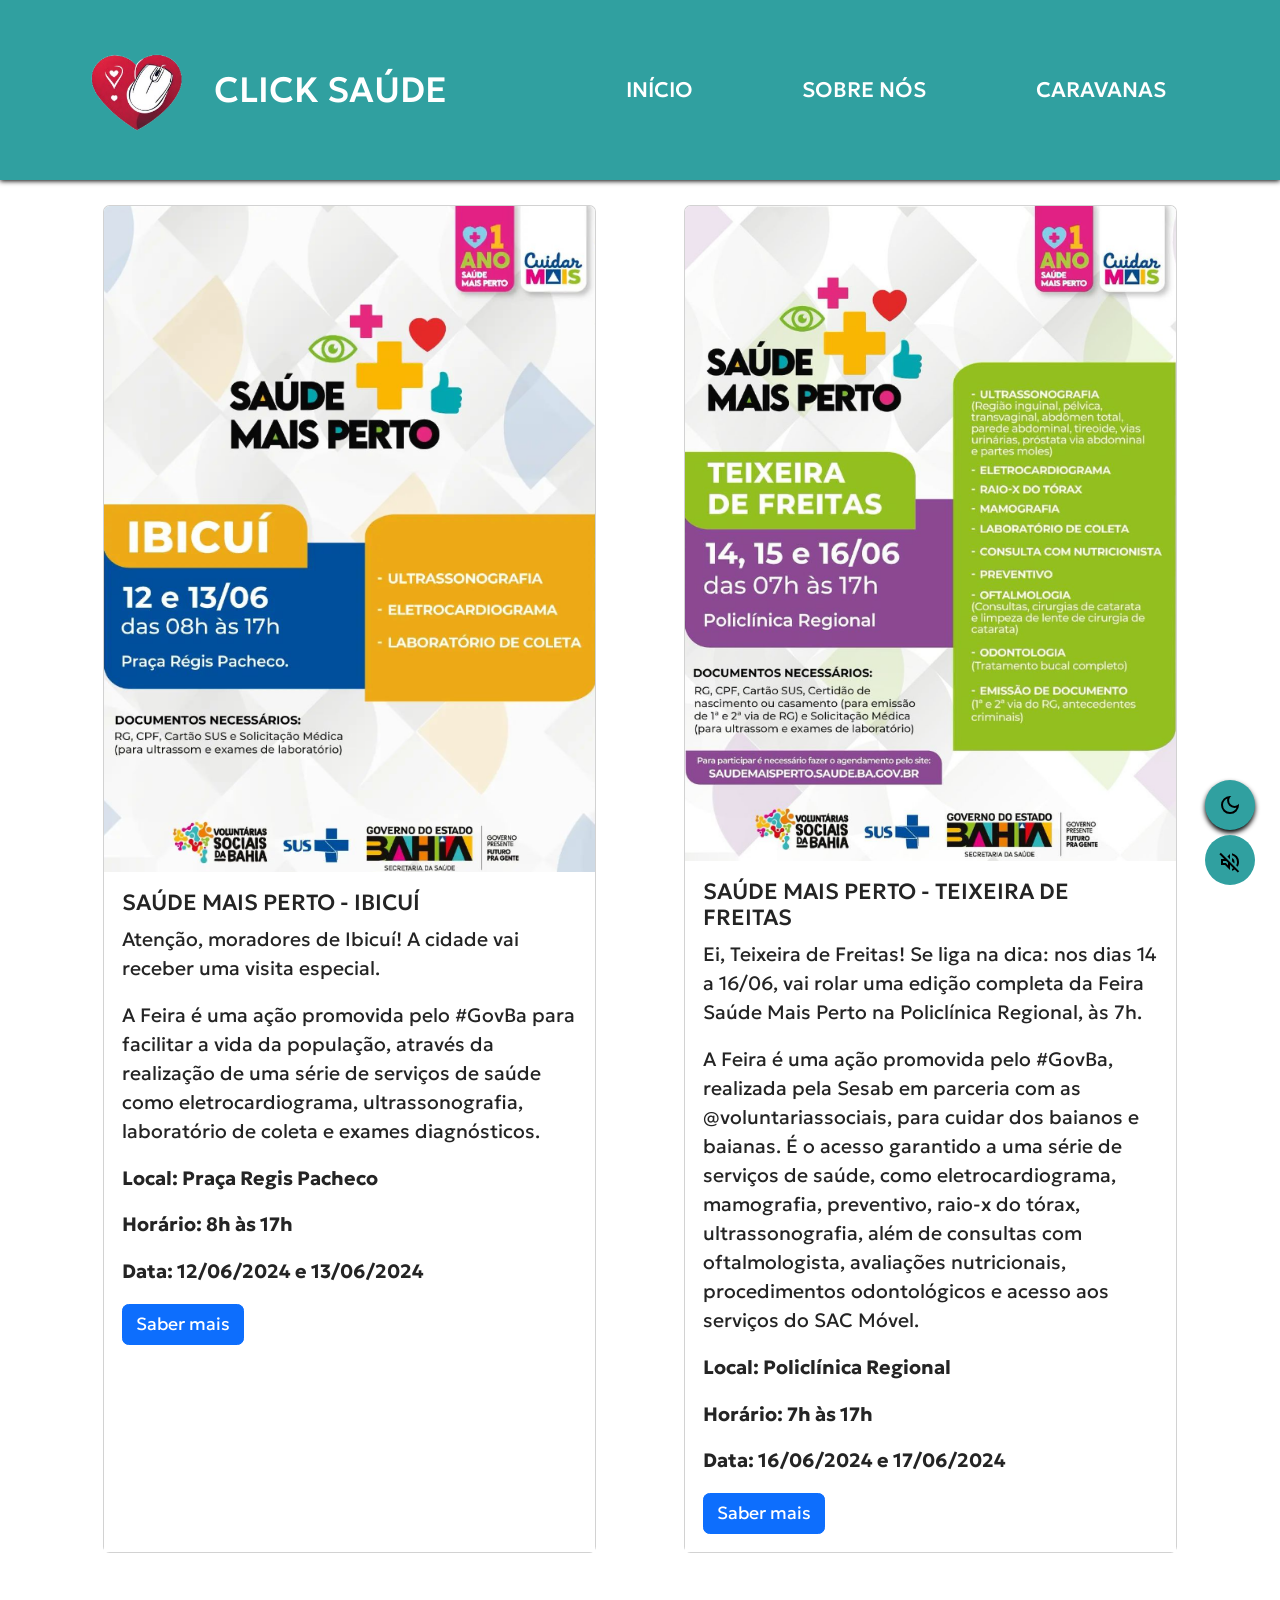
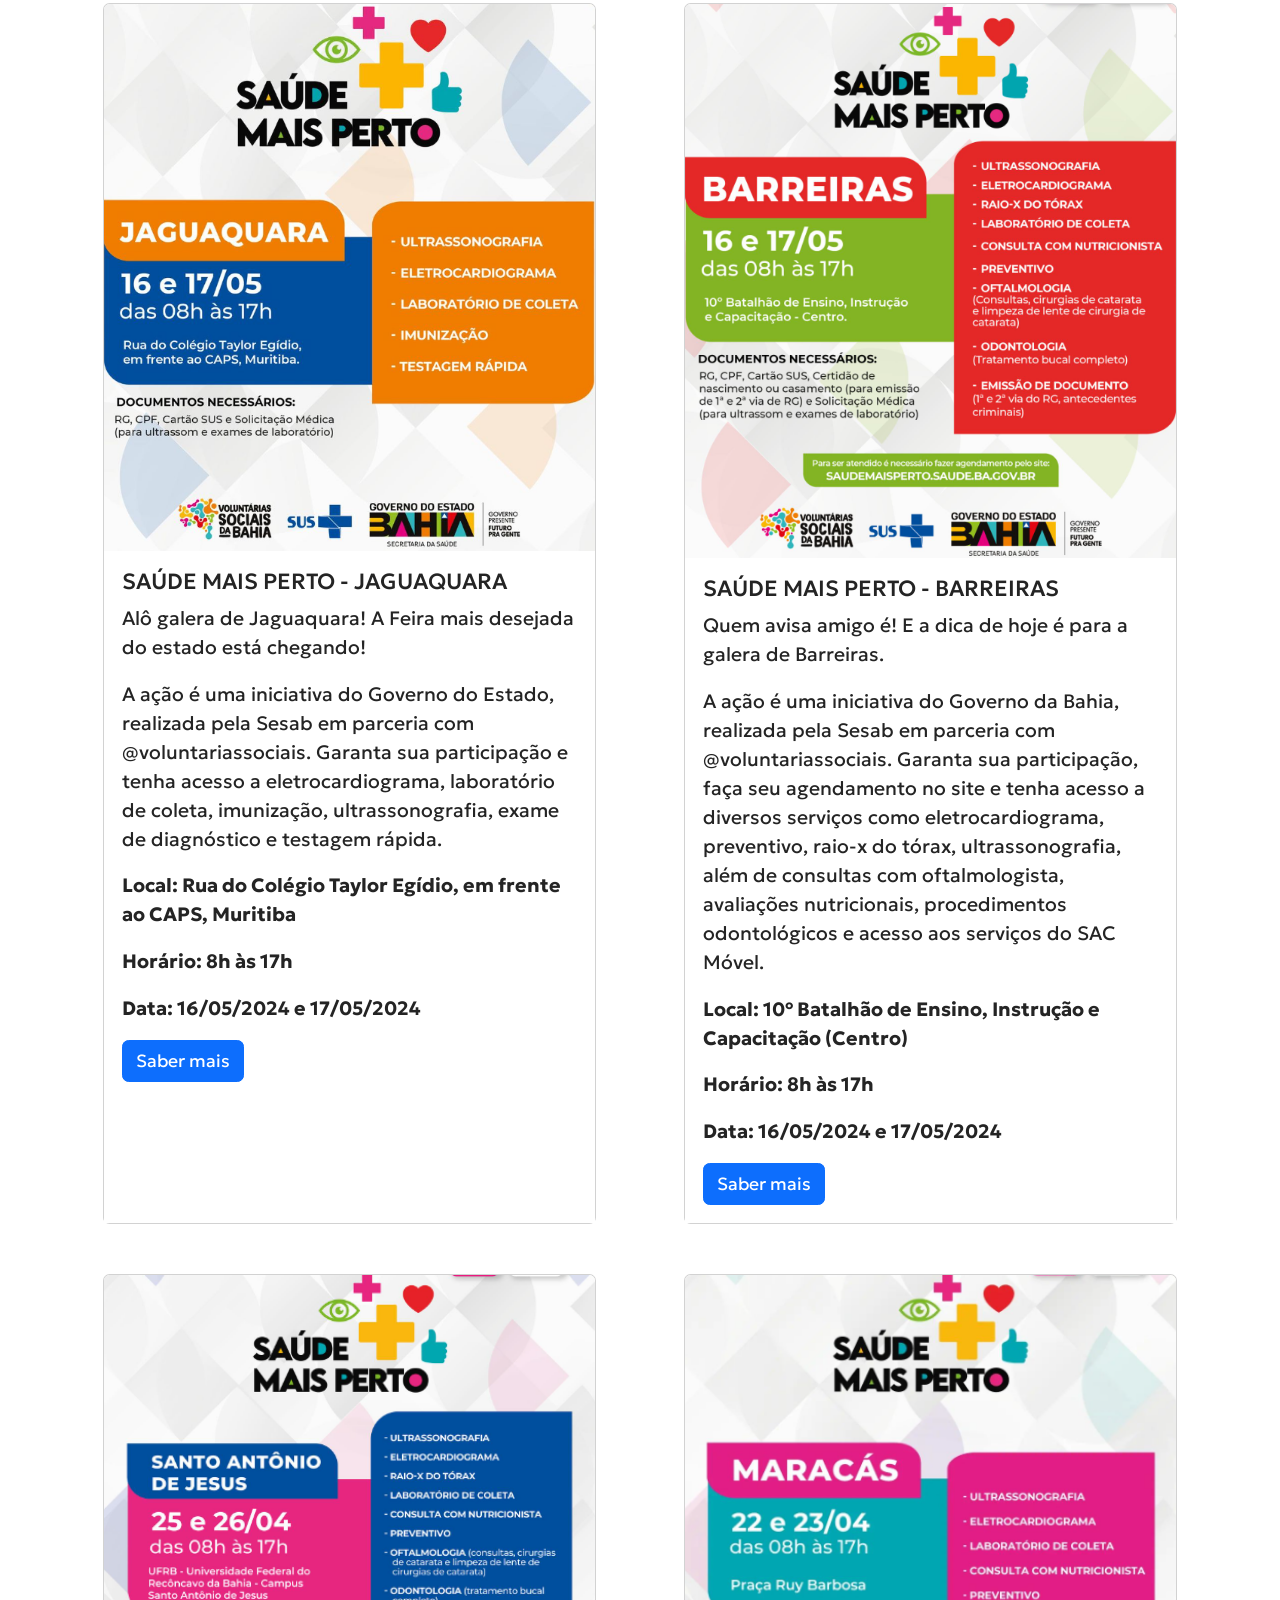
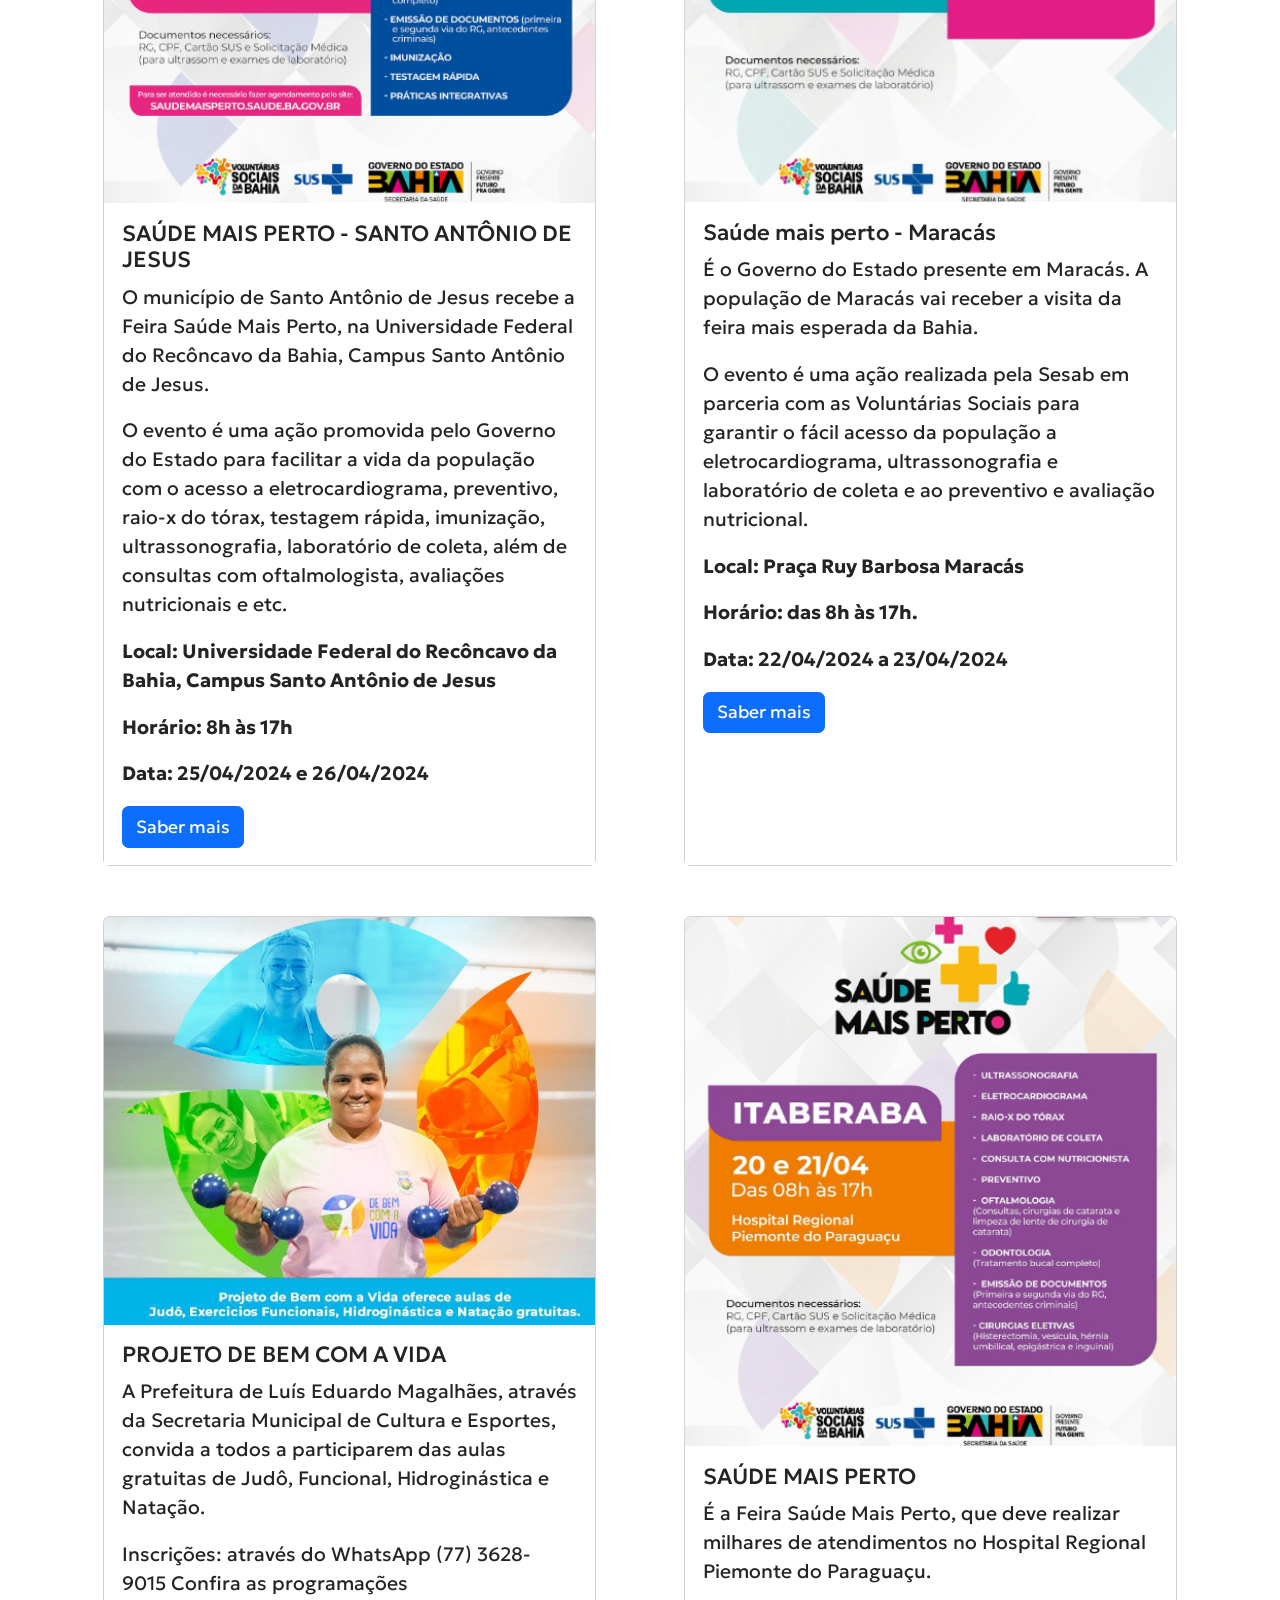
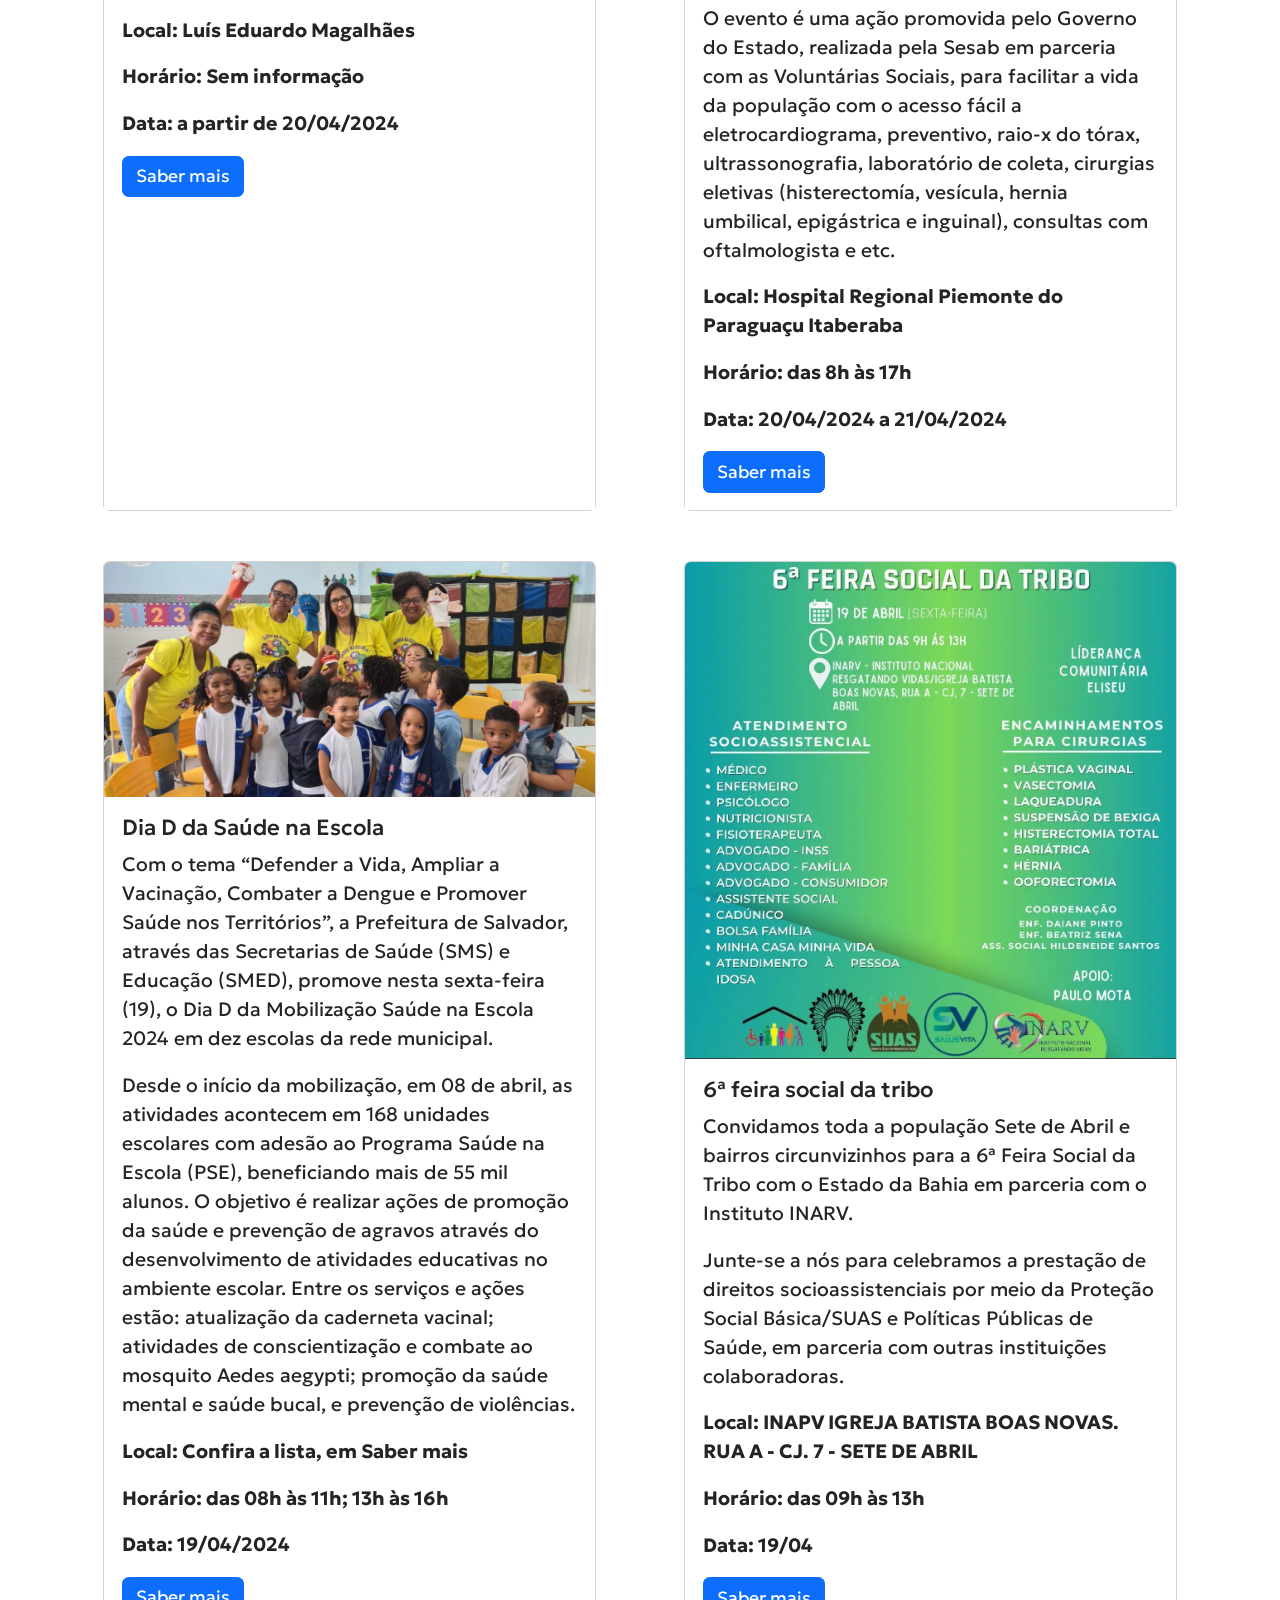
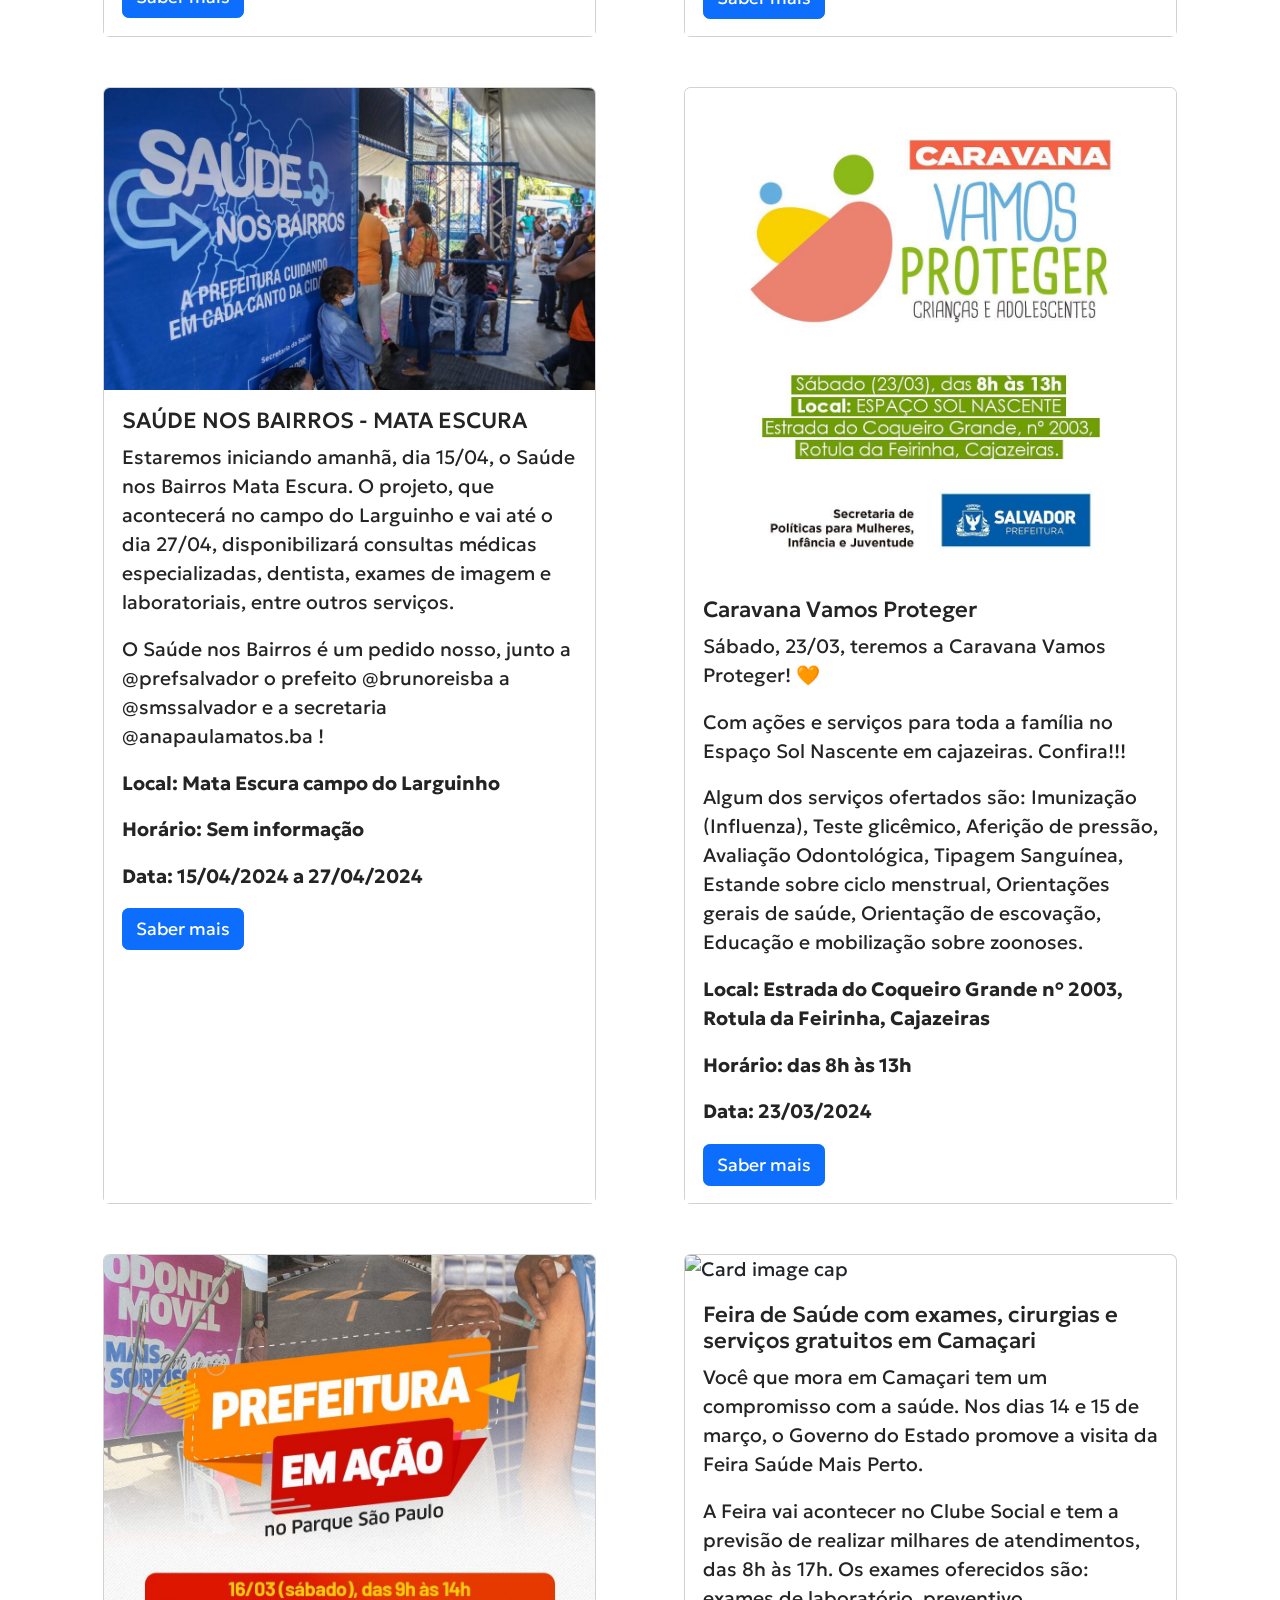
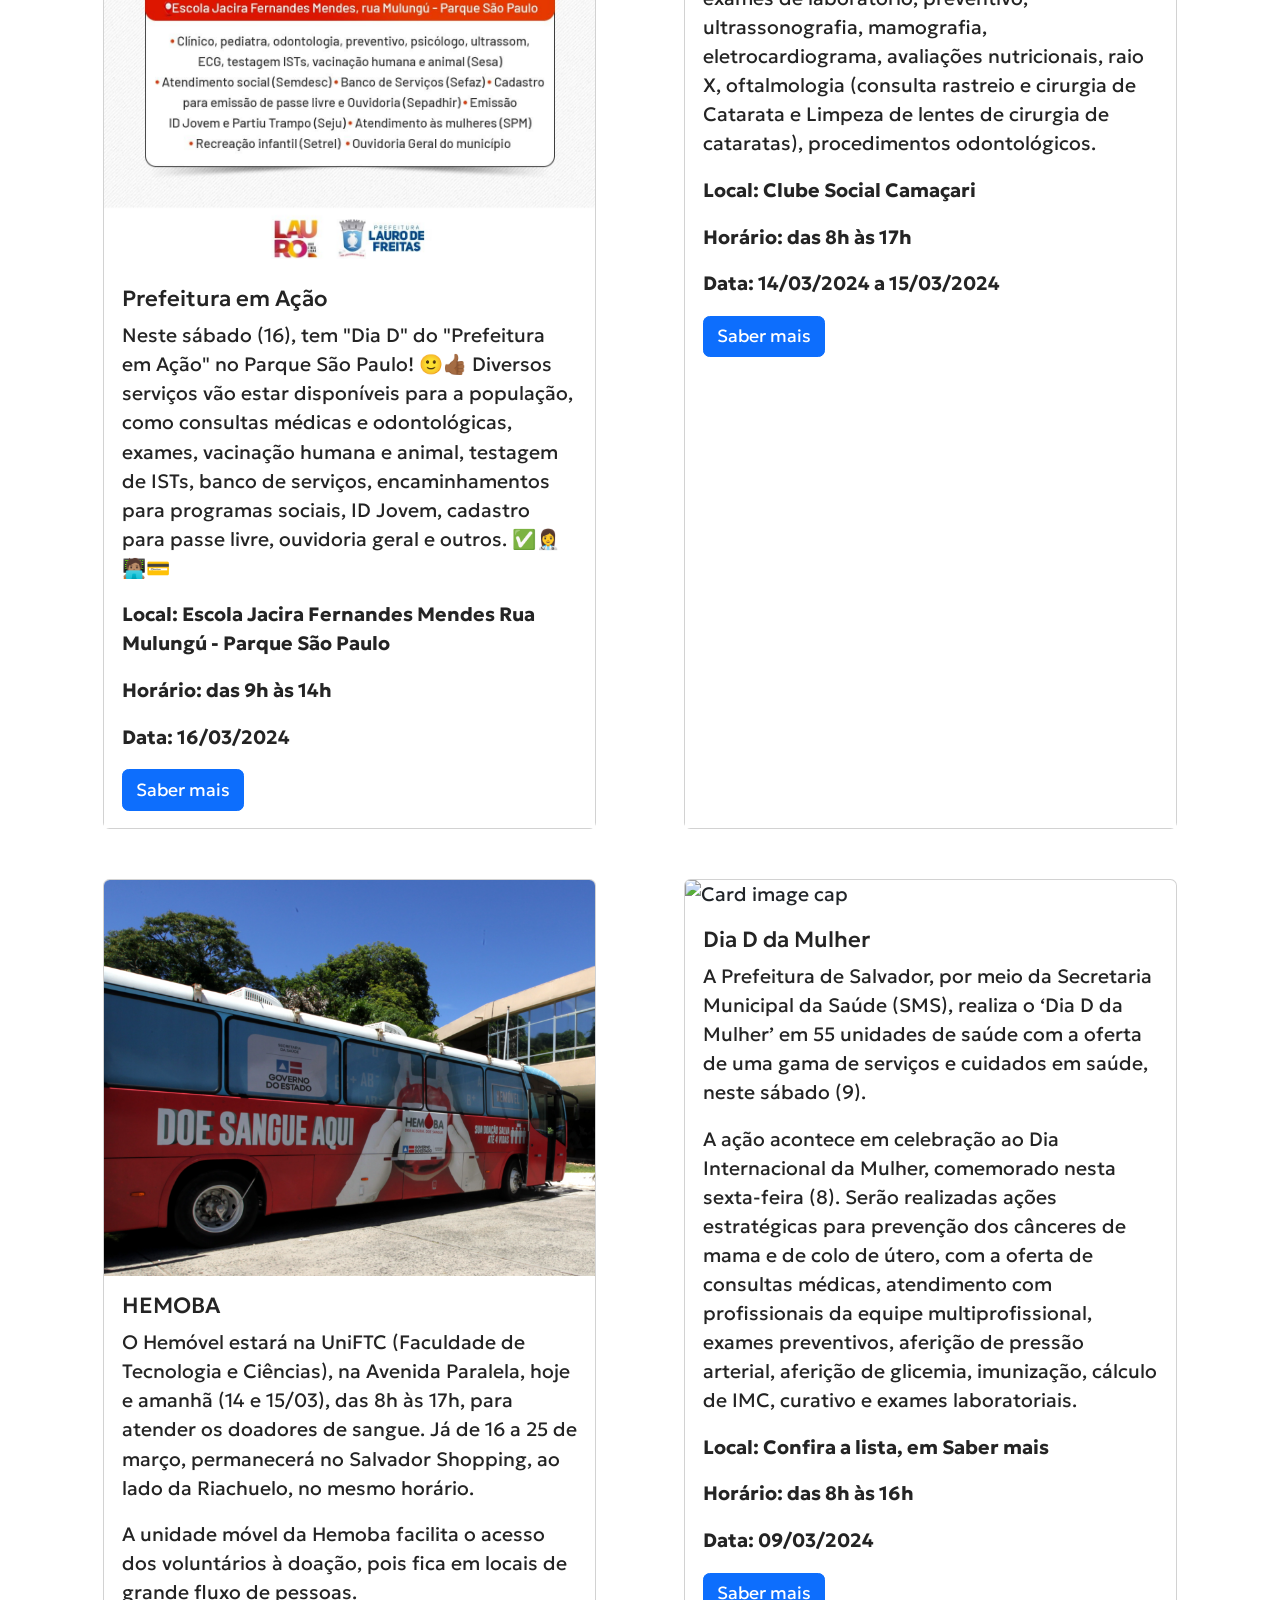
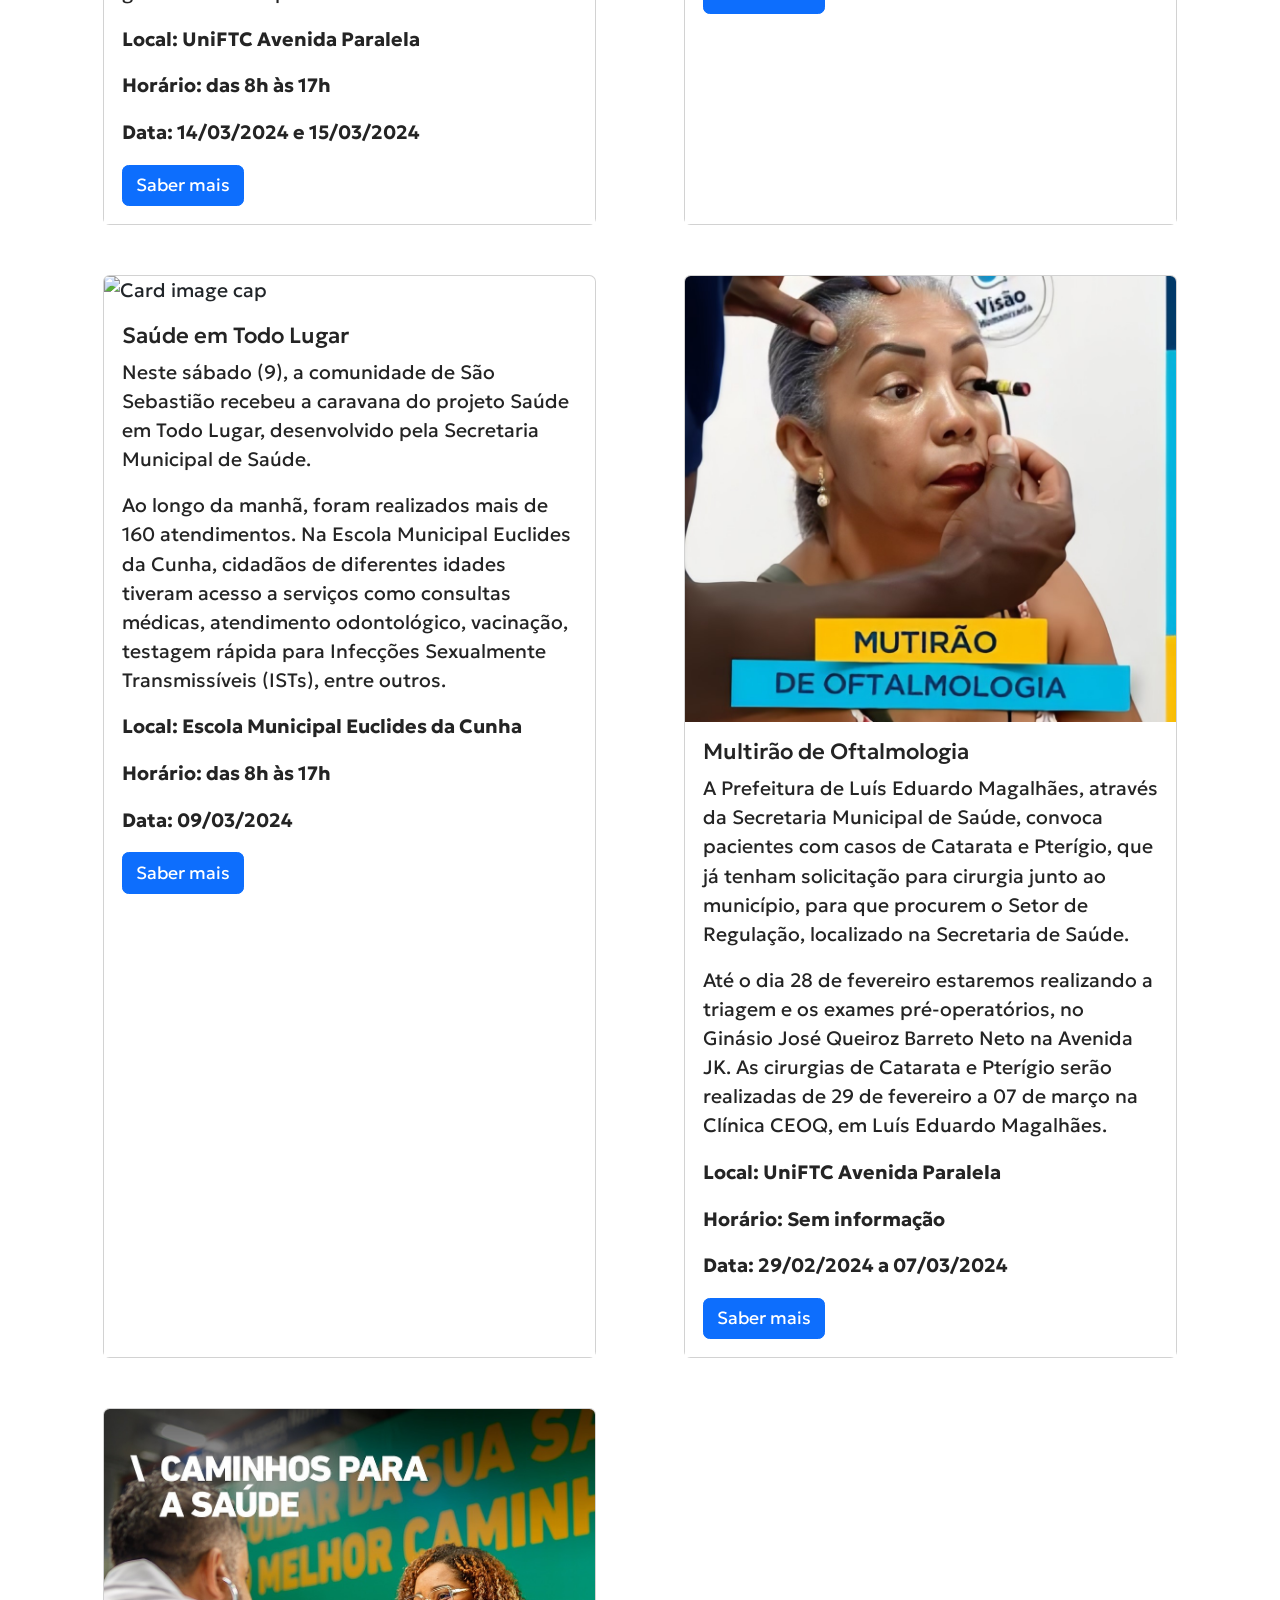
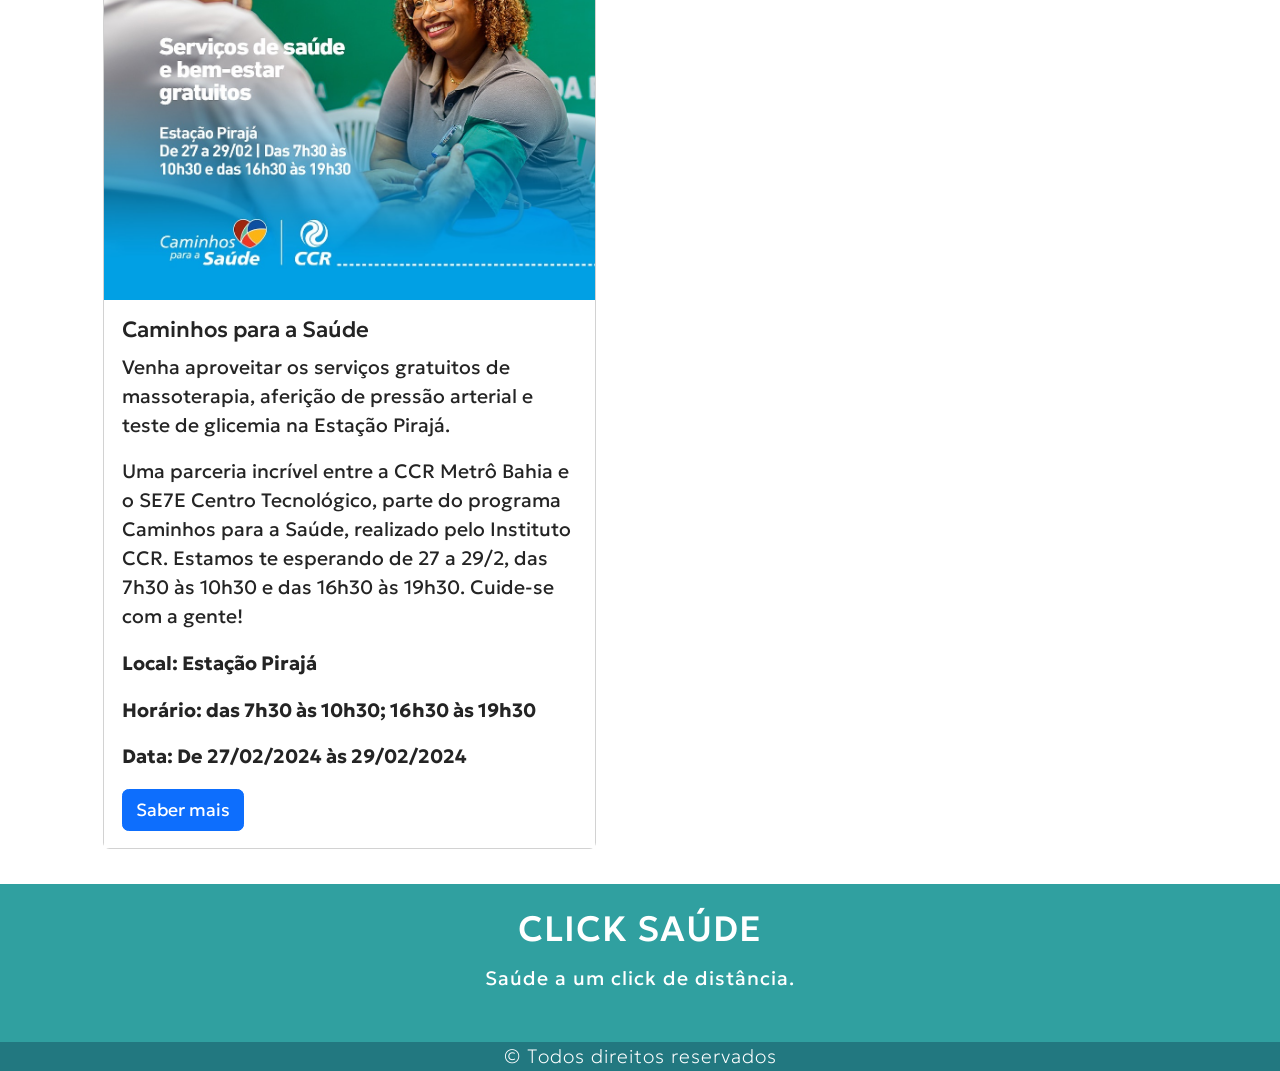
==== commit 6a94a896: "style: change some dates and times" ====
--- a/index.html
+++ b/index.html
@@ -308,7 +308,7 @@
                 <b>Local: INAPV IGREJA BATISTA BOAS NOVAS. RUA A - CJ. 7 - SETE DE ABRIL</b>
               </p>
               <p>
-                <b>Horário: das 09:00 às 13:00h</b>
+                <b>Horário: das 09h às 13h</b>
               </p>
               <p>
                 <b>Data: 19/04</b>
@@ -432,7 +432,7 @@
             <div class="card-body">
               <h5 class="card-title">HEMOBA</h5>
               <p class="card-text">
-                O Hemóvel estará na UniFTC (Faculdade de Tecnologia e Ciências), na Avenida Paralela, hoje e amanhã (14 e 15/3), das 8h às 17h, para
+                O Hemóvel estará na UniFTC (Faculdade de Tecnologia e Ciências), na Avenida Paralela, hoje e amanhã (14 e 15/03), das 8h às 17h, para
                 atender os doadores de sangue. Já de 16 a 25 de março, permanecerá no Salvador Shopping, ao lado da Riachuelo, no mesmo horário.
               </p>
               <p>A unidade móvel da Hemoba facilita o acesso dos voluntários à doação, pois fica em locais de grande fluxo de pessoas.</p>
@@ -443,7 +443,7 @@
                 <b>Horário: das 8h às 17h</b>
               </p>
               <p>
-                <b>Data: 14/03/2024</b>
+                <b>Data: 14/03/2024 e 15/03/2024</b>
               </p>
               <a
                 href="http://www.hemoba.ba.gov.br/noticia/view/1212/hemovel-atendera-doadores-de-sangue-na-uniftc-e-salvador-shopping"
@@ -572,7 +572,7 @@
                 <b>Horário: das 7h30 às 10h30; 16h30 às 19h30</b>
               </p>
               <p>
-                <b>Data: De 27 às 29/02</b>
+                <b>Data: De 27/02/2024 às 29/02/2024</b>
               </p>
               <a href="https://www.instagram.com/p/C30J_0sAQ_Z/?igsh=MWwxN2R5YWlkNnM5aA==" class="btn btn-primary" target="_blank">Saber mais</a>
             </div>
--- a/style.css
+++ b/style.css
@@ -250,7 +250,7 @@
 }
 
 ::-webkit-scrollbar-thumb {
-  background: rgb(37, 40, 41);
+  background: var(--font-color);
   border-radius: 10px;
 }
 
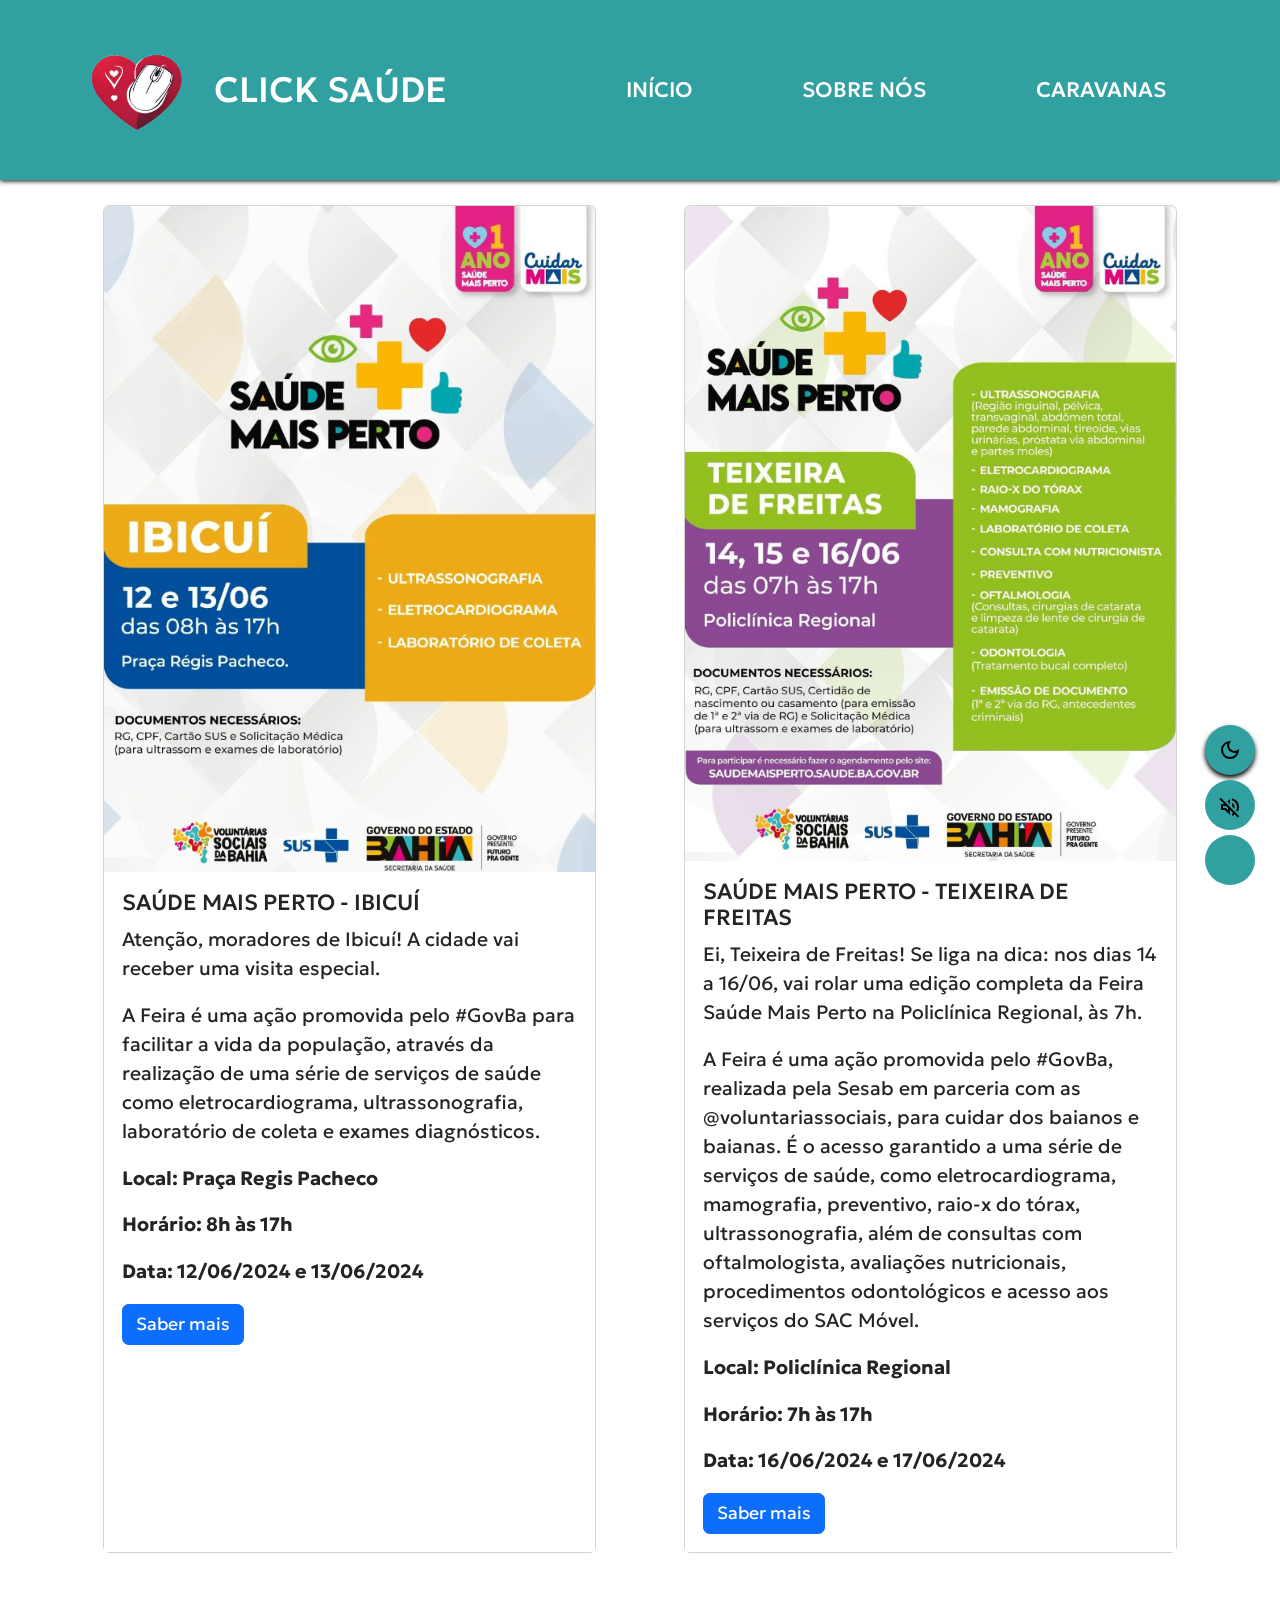
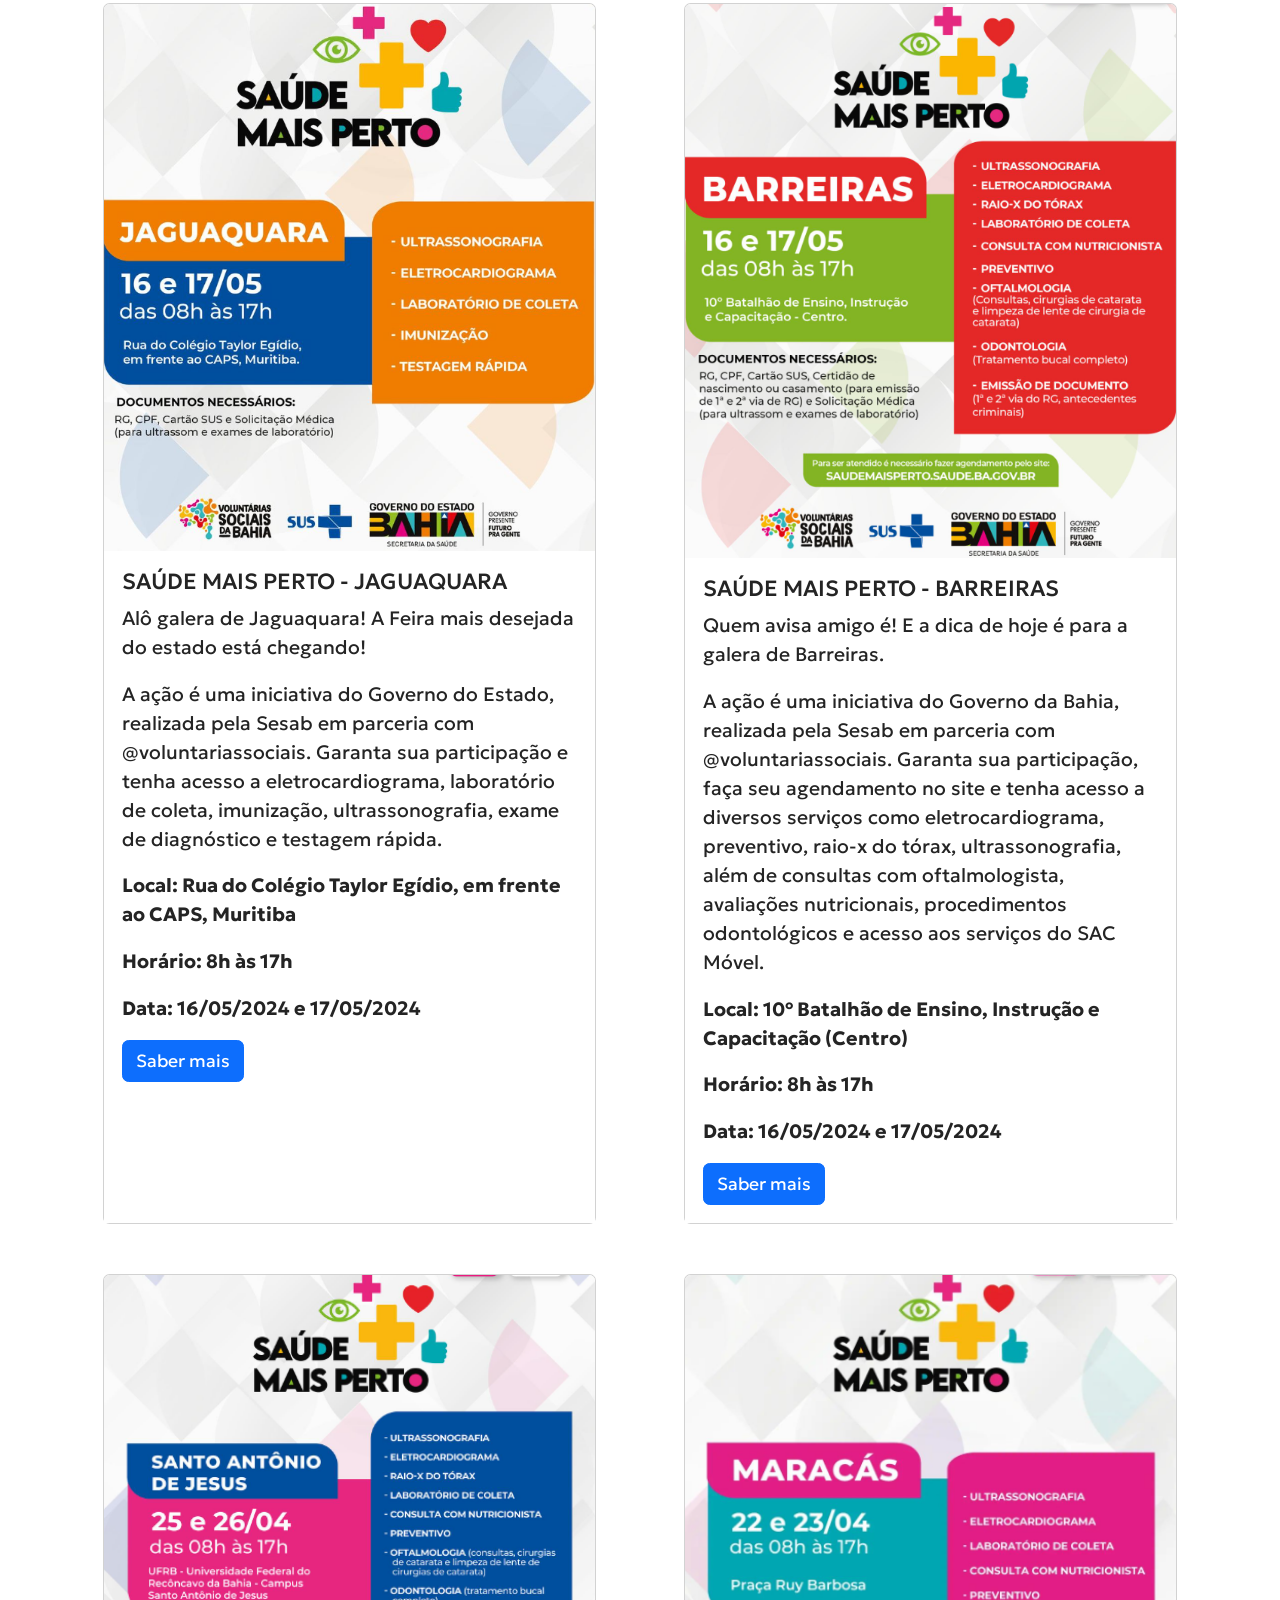
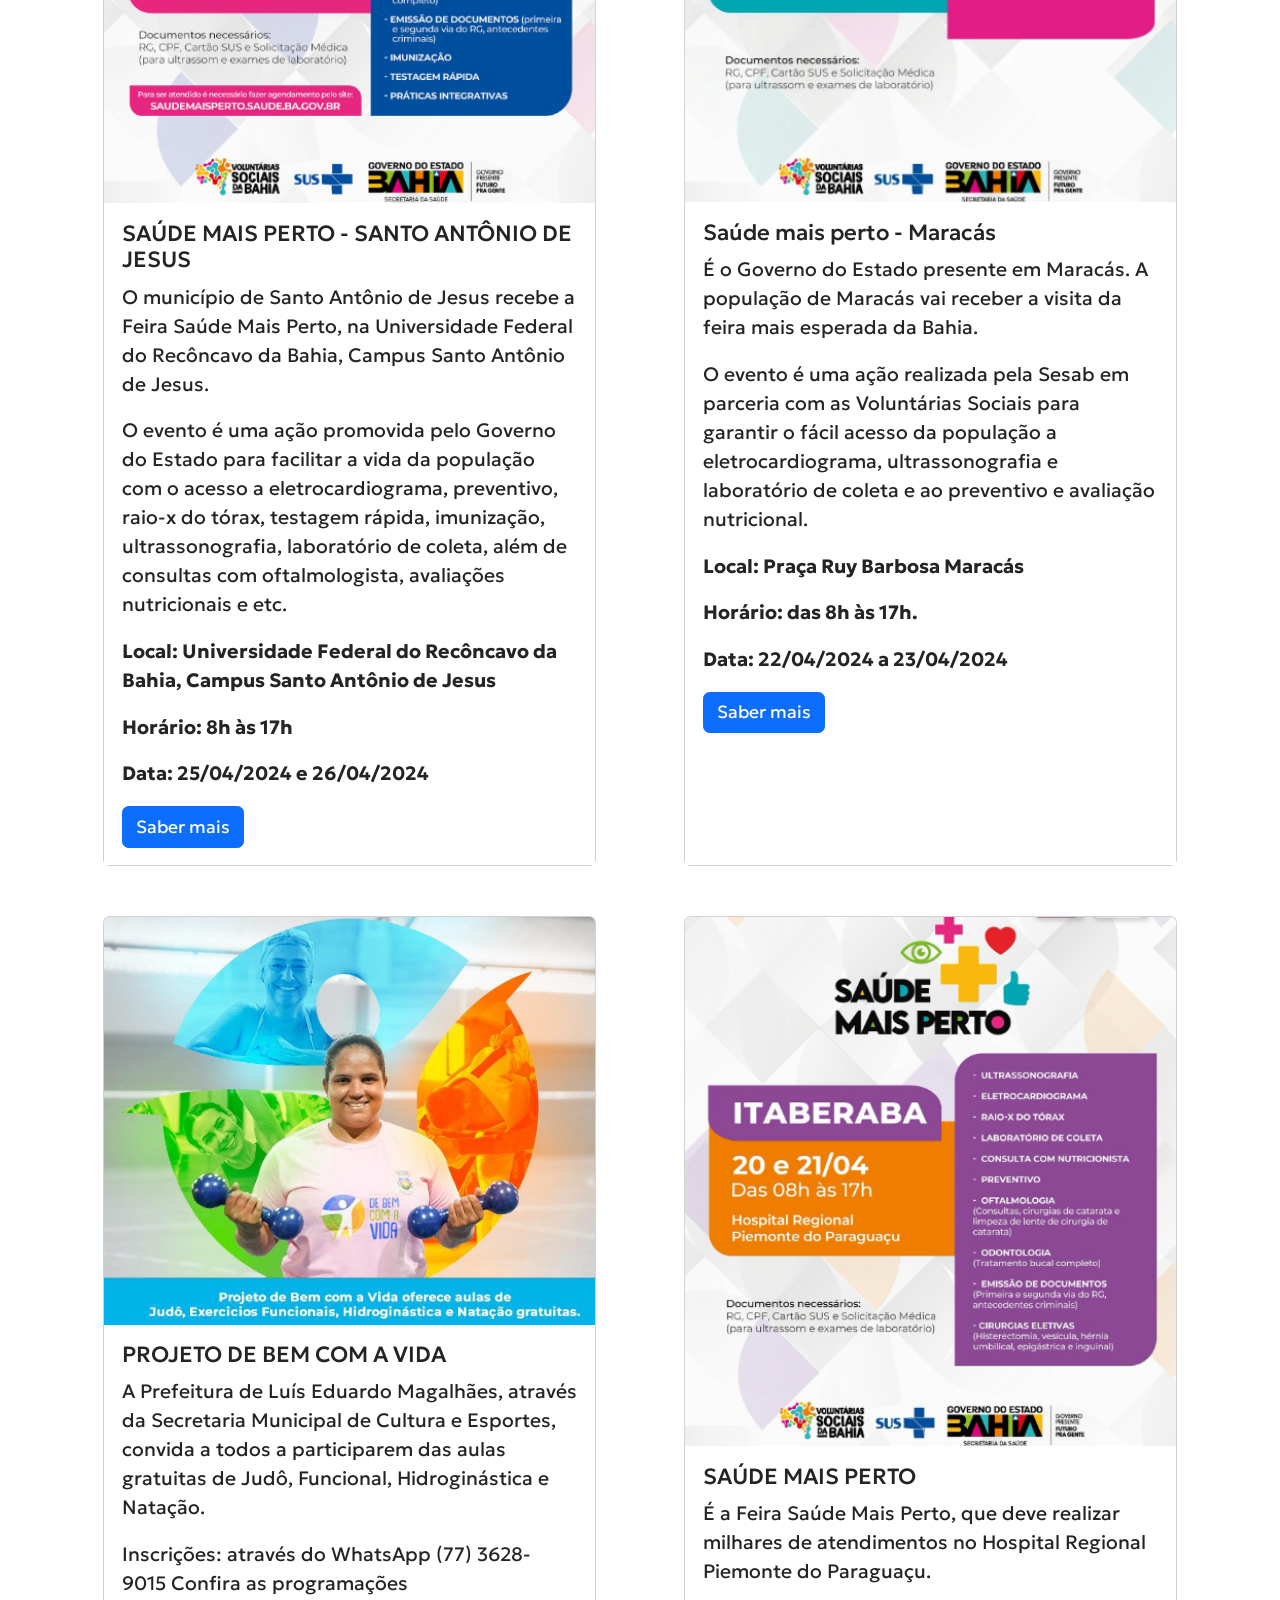
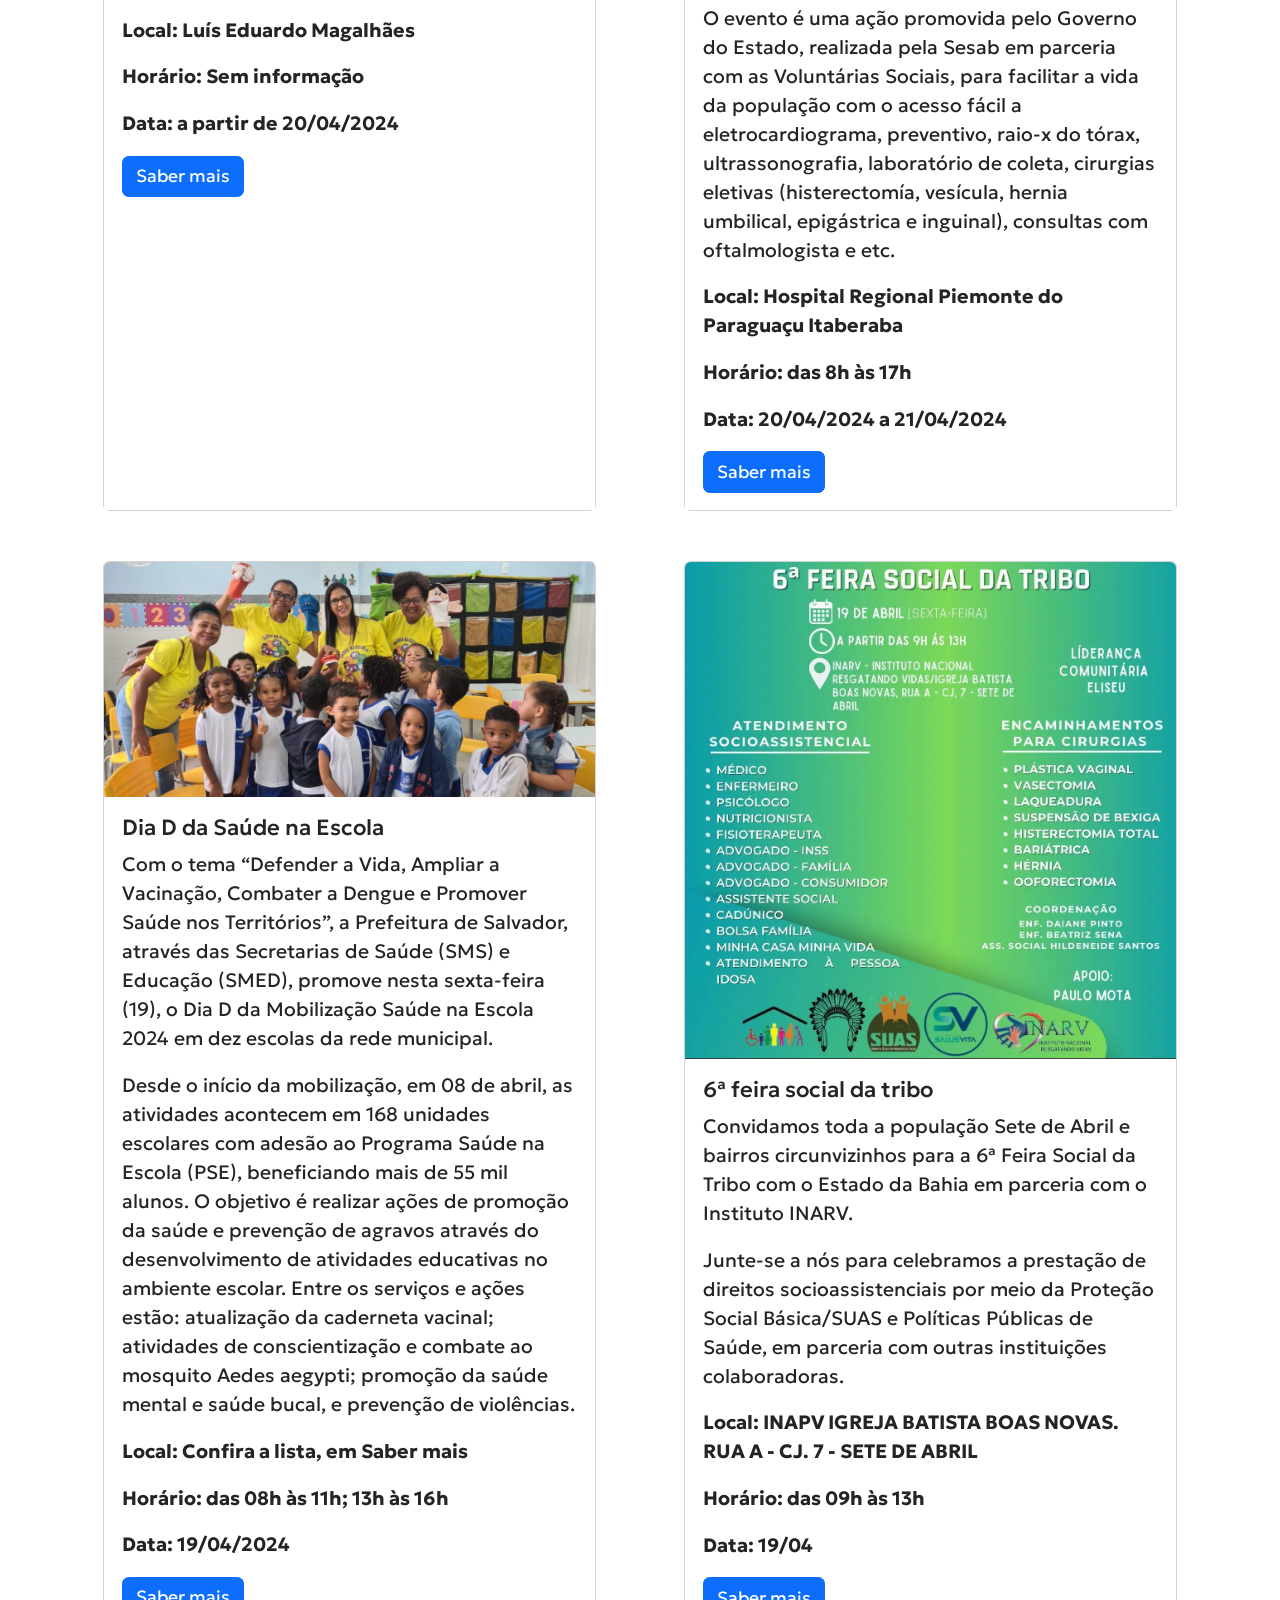
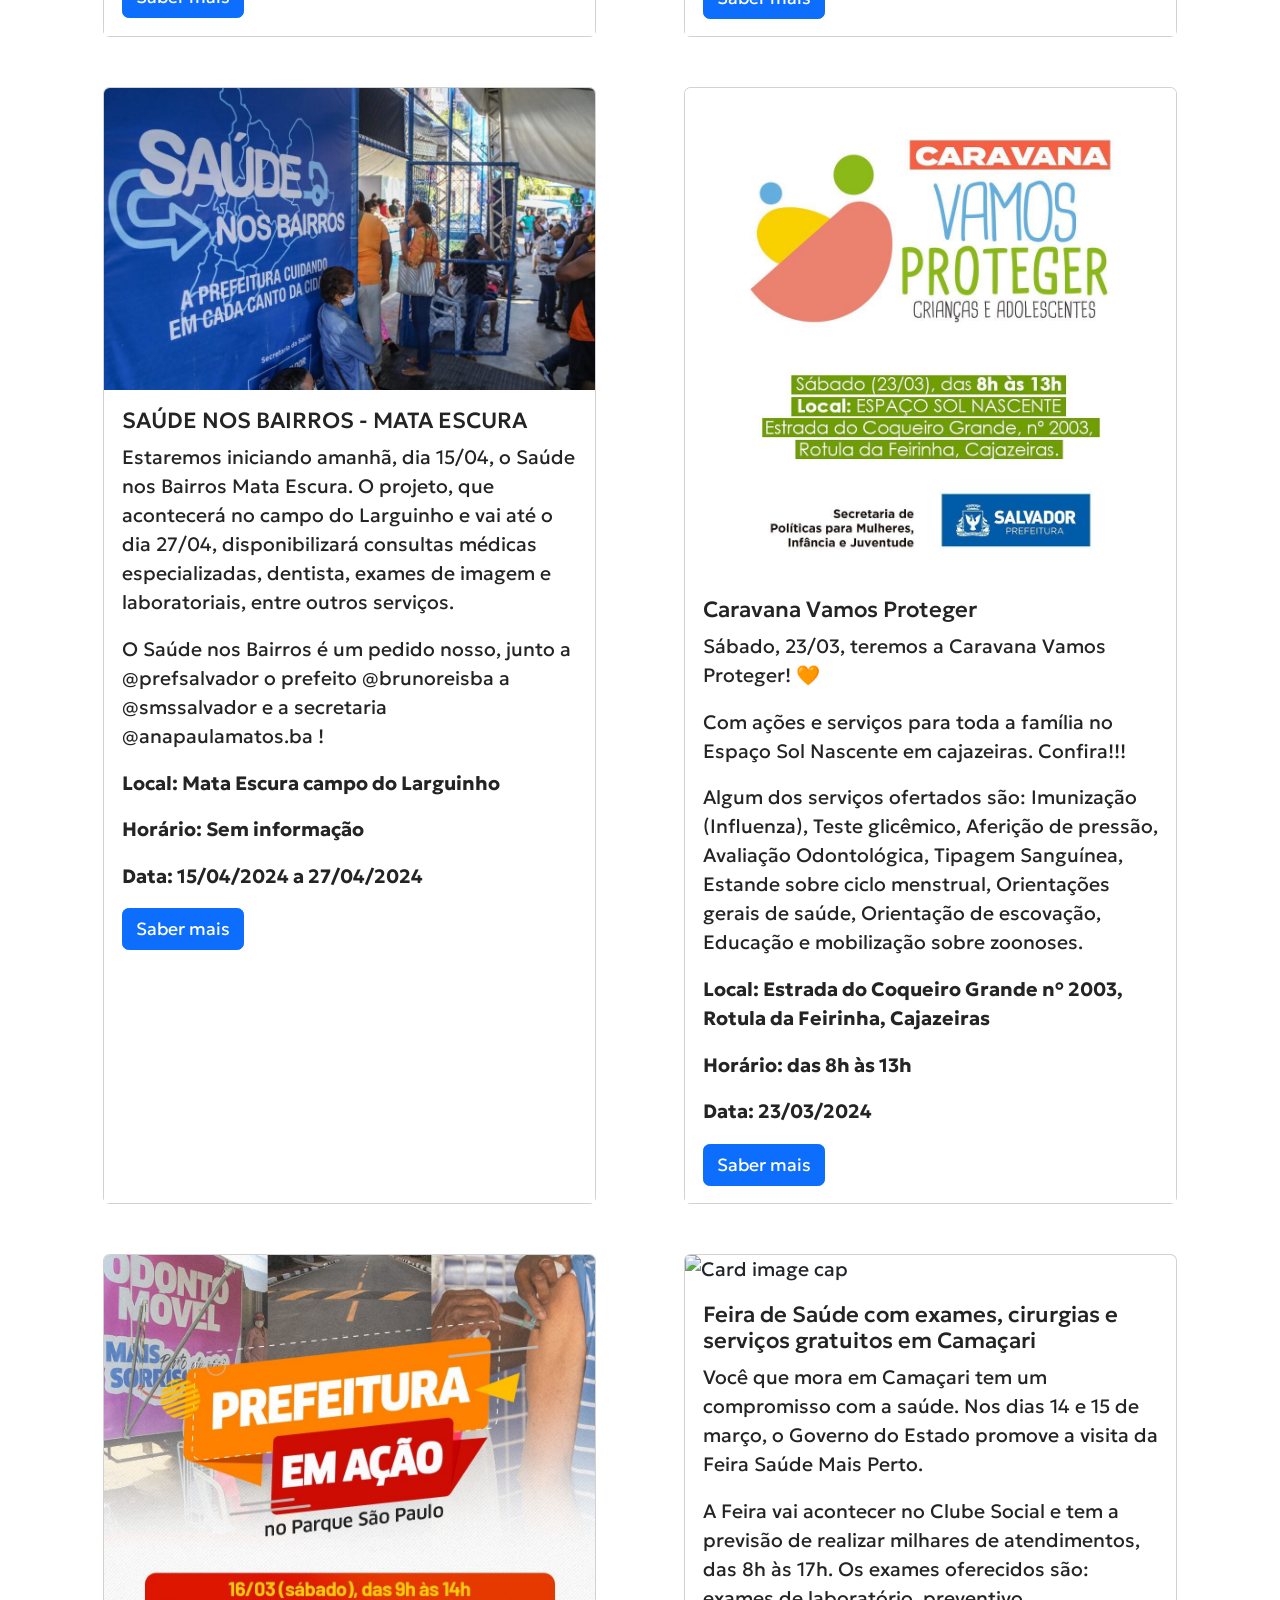
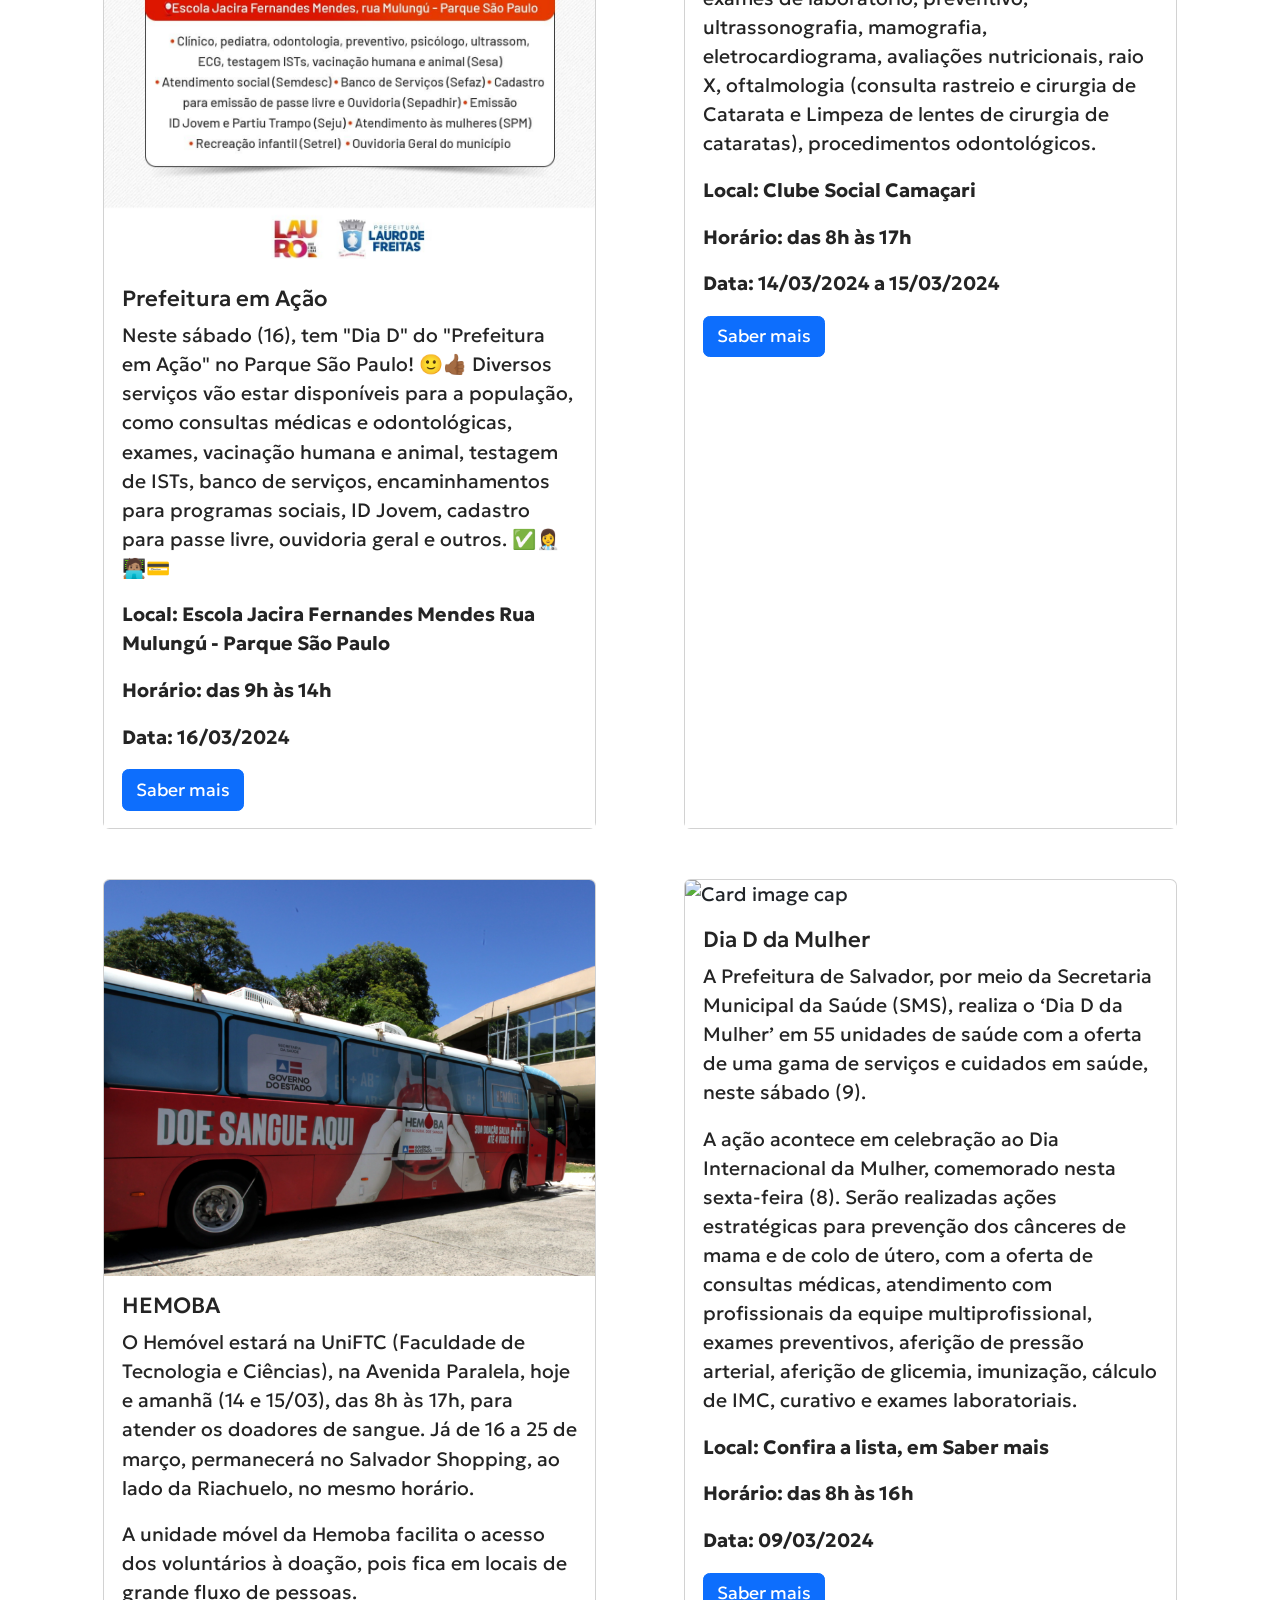
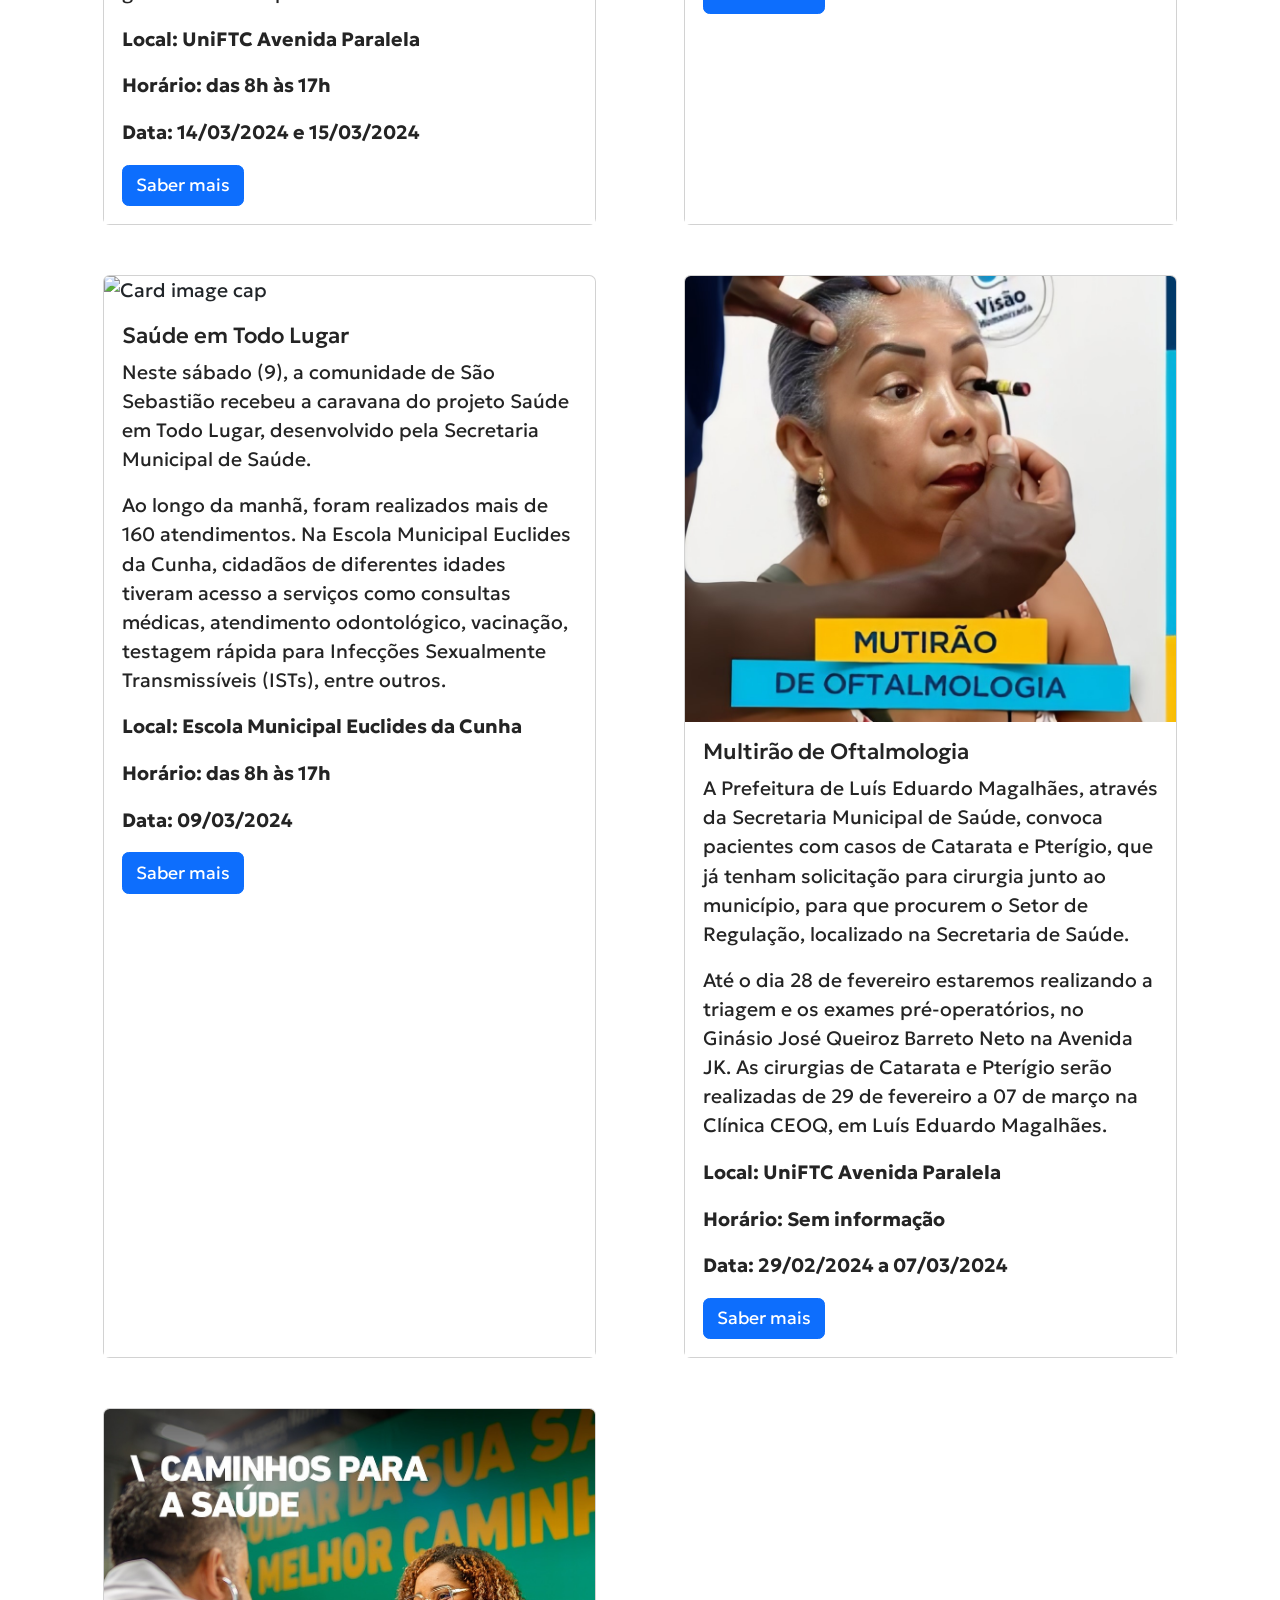
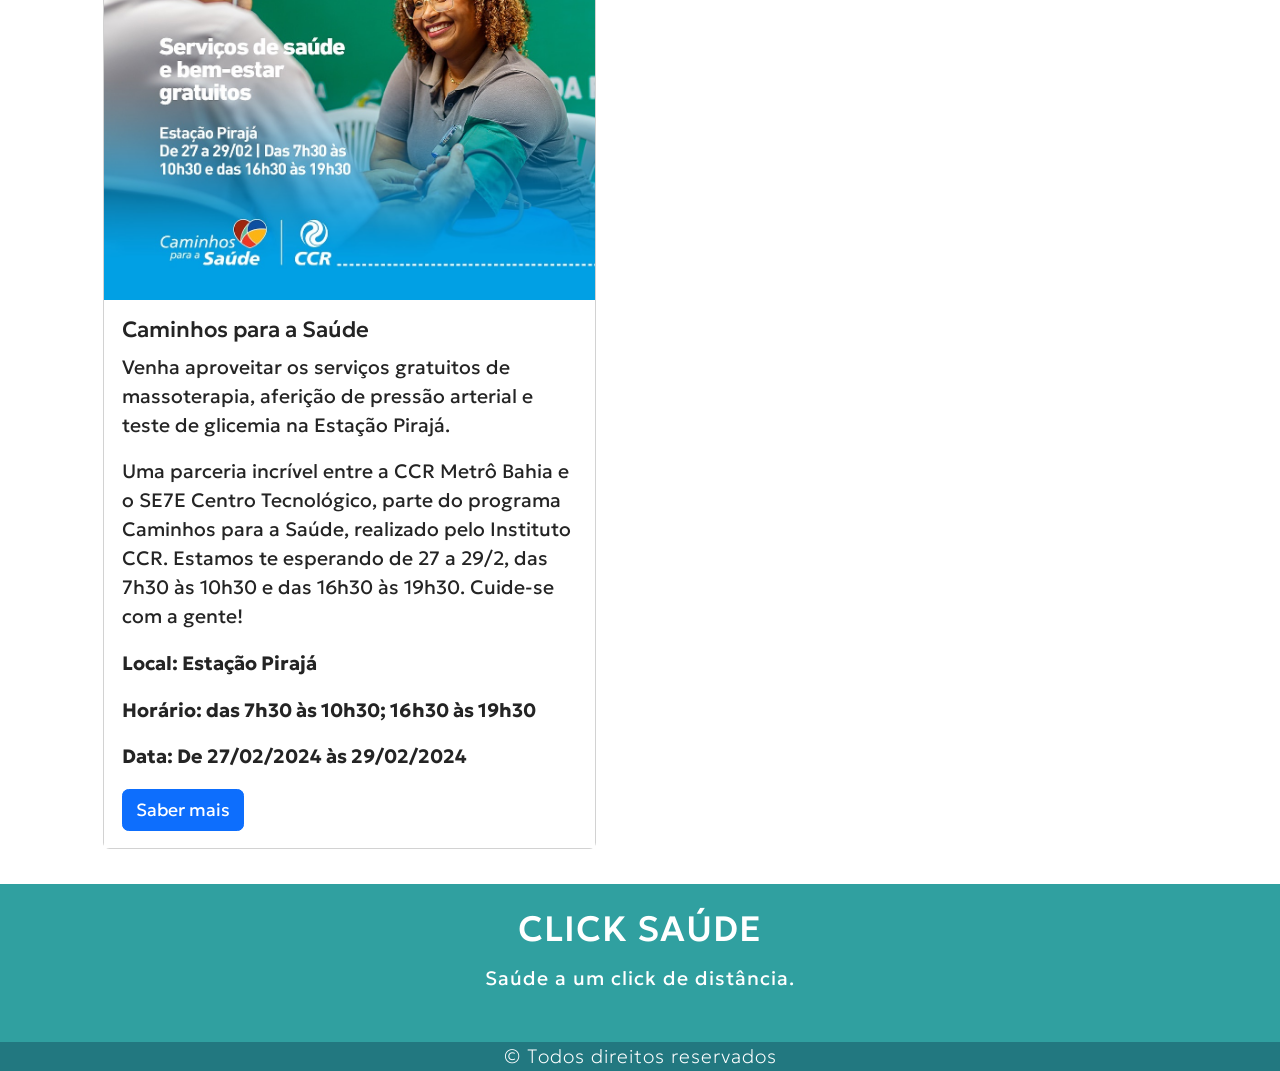
==== commit 3f5c3631: "refactor: rename button id from pauseSpeech to stopSpeech" ====
--- a/index.html
+++ b/index.html
@@ -616,31 +616,11 @@
       <button id="speechValue">
         <img src="images/audio.svg" id="speechImage" alt="" />
       </button>
-      <button id="pauseSpeech">
-        <?xml version="1.0" ?><!DOCTYPE svg PUBLIC '-//W3C//DTD SVG 1.1//EN' 'http://www.w3.org/Graphics/SVG/1.1/DTD/svg11.dtd'>
-        <svg
-          height="20px"
-          id="Layer_1"
-          style="enable-background: new 0 0 512 512"
-          version="1.1"
-          viewBox="0 0 512 512"
-          width="20px"
-          xml:space="preserve"
-          xmlns="http://www.w3.org/2000/svg"
-          xmlns:xlink="http://www.w3.org/1999/xlink"
-        >
-          <g>
-            <path
-              d="M224,435.8V76.1c0-6.7-5.4-12.1-12.2-12.1h-71.6c-6.8,0-12.2,5.4-12.2,12.1v359.7c0,6.7,5.4,12.2,12.2,12.2h71.6   C218.6,448,224,442.6,224,435.8z"
-            />
-            <path
-              d="M371.8,64h-71.6c-6.7,0-12.2,5.4-12.2,12.1v359.7c0,6.7,5.4,12.2,12.2,12.2h71.6c6.7,0,12.2-5.4,12.2-12.2V76.1   C384,69.4,378.6,64,371.8,64z"
-            />
-          </g>
-        </svg>
+      <button id="stopSpeech">
+        <ion-icon name="square"></ion-icon>
       </button>
       <button id="scrollToTop">
-        <img src="./images/scrollTop.svg" alt="">
+        <ion-icon name="arrow-up" id="arrow-up"></ion-icon>
       </button>
     </div>
     <script>
@@ -648,7 +628,7 @@
       const button = document.getElementById('scrollToTop');
       window.onscroll = (ev) => {
         if (document.documentElement.scrollTop > header.getBoundingClientRect().y) {
-          button.style.display = 'block';
+          button.style.display = 'flex';
           button.style.animation = 'fadeIn';
           button.style.animationDuration = '1s';
         } else button.style.display = 'none';
--- a/style.css
+++ b/style.css
@@ -1,4 +1,5 @@
 @import url('https://fonts.googleapis.com/css2?family=Geologica:wght@100..900&family=Merriweather:ital,wght@0,300;0,400;0,700;0,900;1,300;1,400;1,700;1,900&display=swap');
+@import url('https://fonts.googleapis.com/css2?family=Inter:wght@100..900&display=swap');
 :root{
   --default-bg-color: white;
   --font-color: #242424;
@@ -119,7 +120,6 @@
 }
 
 /* FOOTER */
-@import url('https://fonts.googleapis.com/css2?family=Inter:wght@100..900&display=swap');
 
 footer {
   font-family: 'inter', sans-serif;
@@ -214,11 +214,17 @@
   box-shadow: 0 3px 5px rgb(0, 0, 0);
 }
 
+#arrow-up {
+  font-size: 24px;
+}
+
 #scrollToTop {
-  display: none;
+  display: flex;
   /* position: fixed; */
   /* bottom: 10px; */
   /* right: 15px; */
+  justify-content: center;
+  align-items: center;
   border-radius: 100px;
   height: 50px;
   width: 50px;
